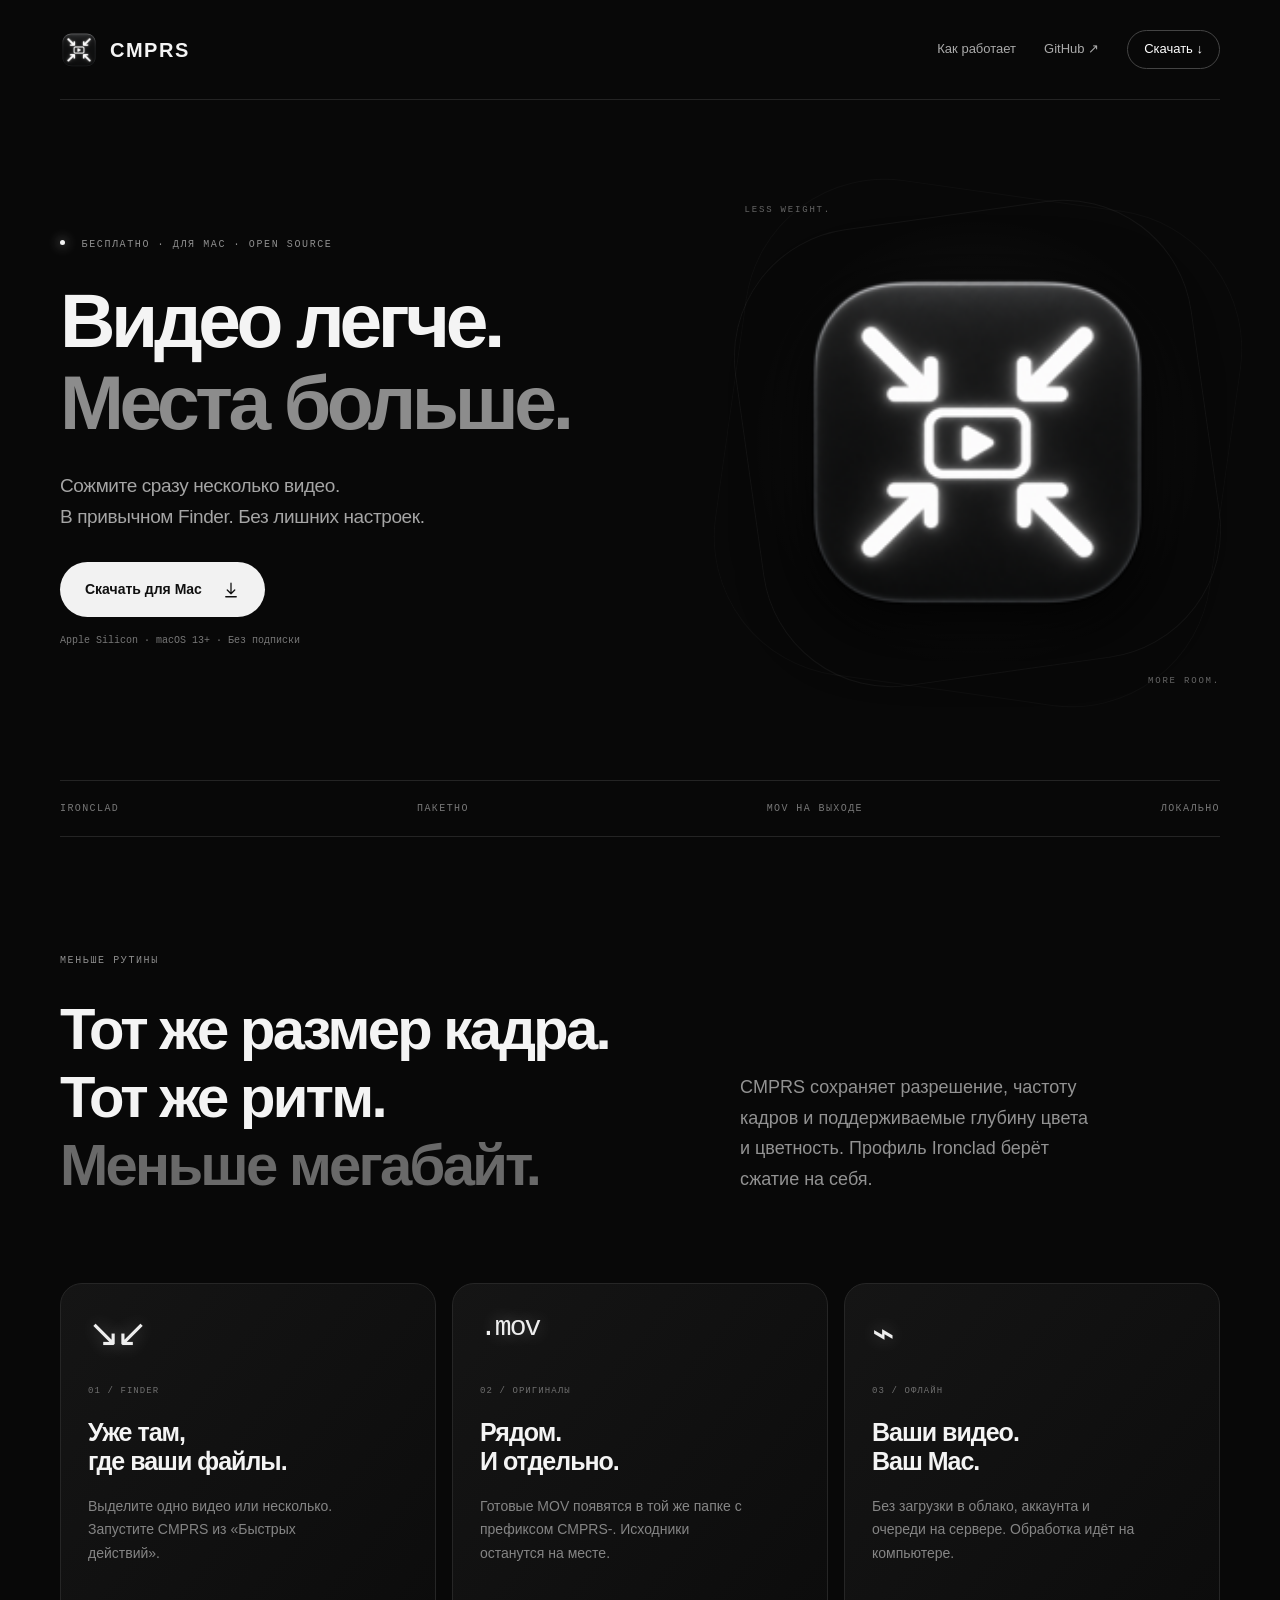
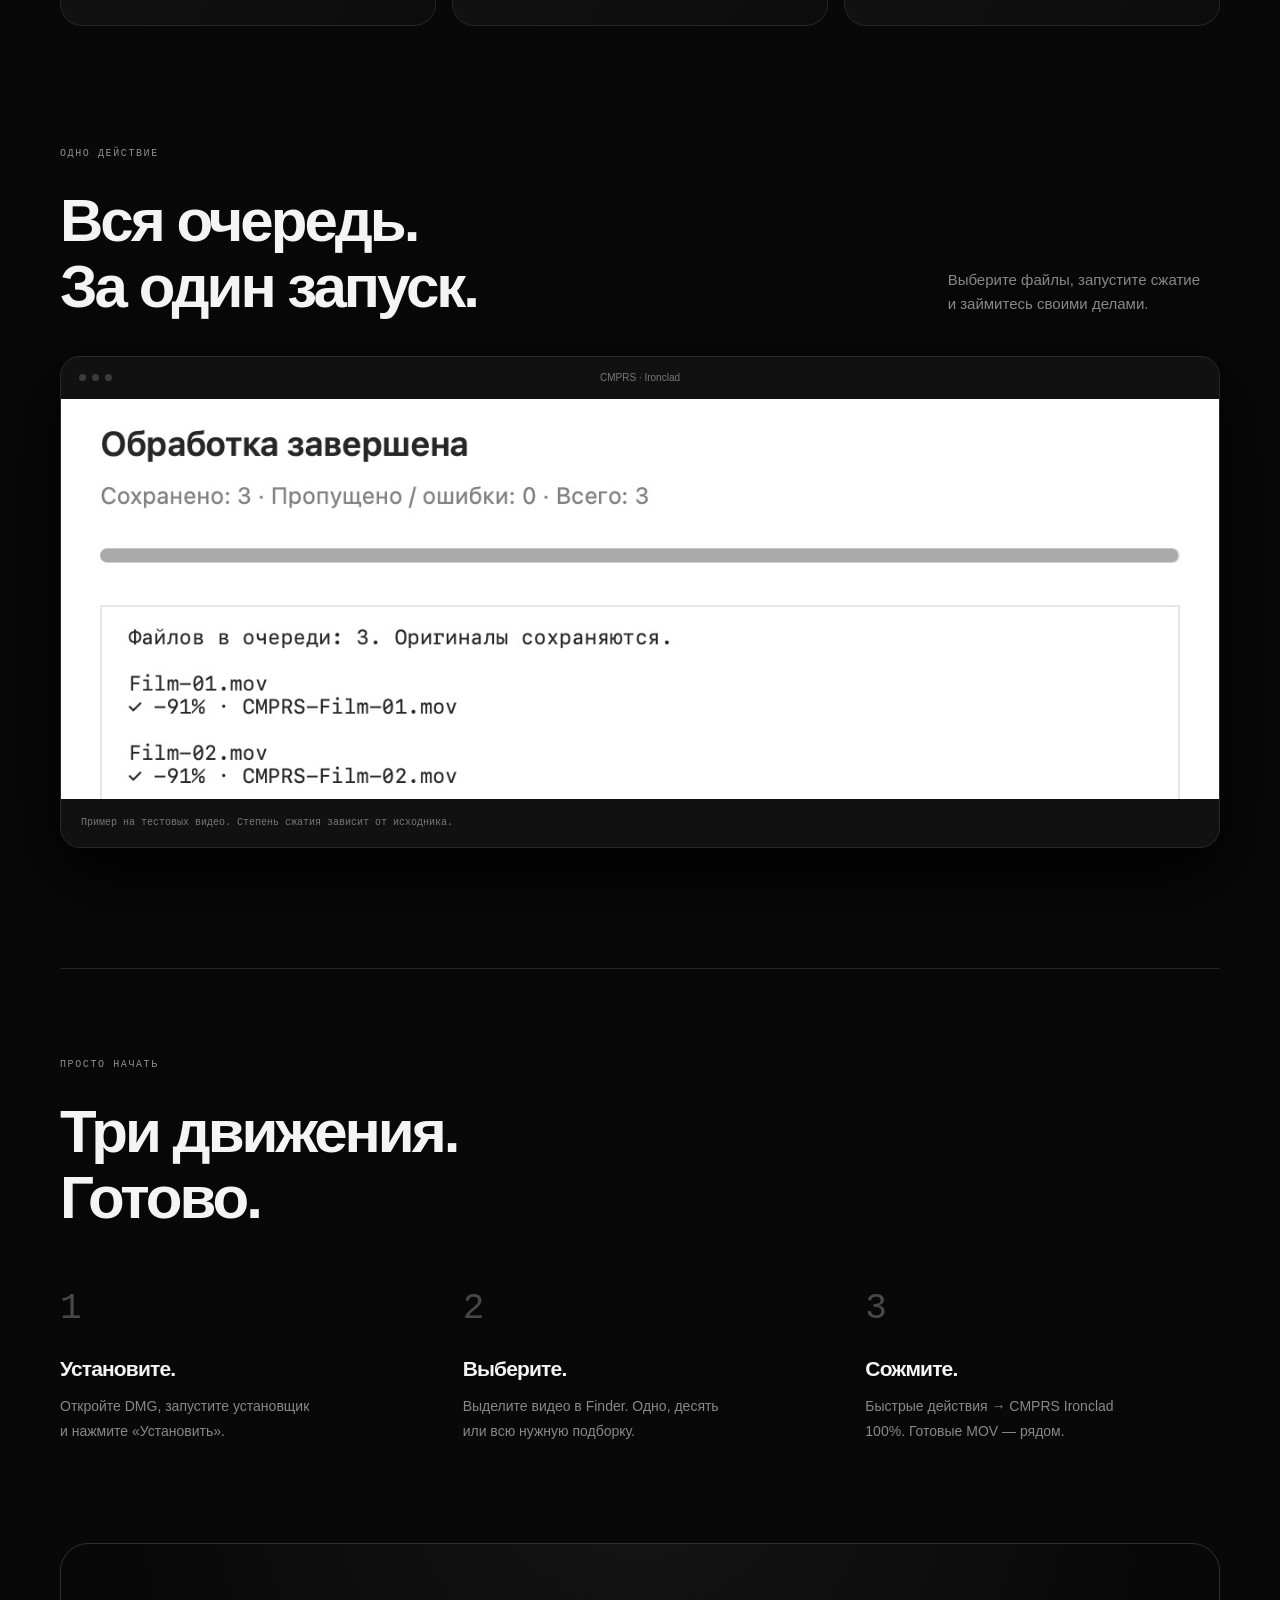
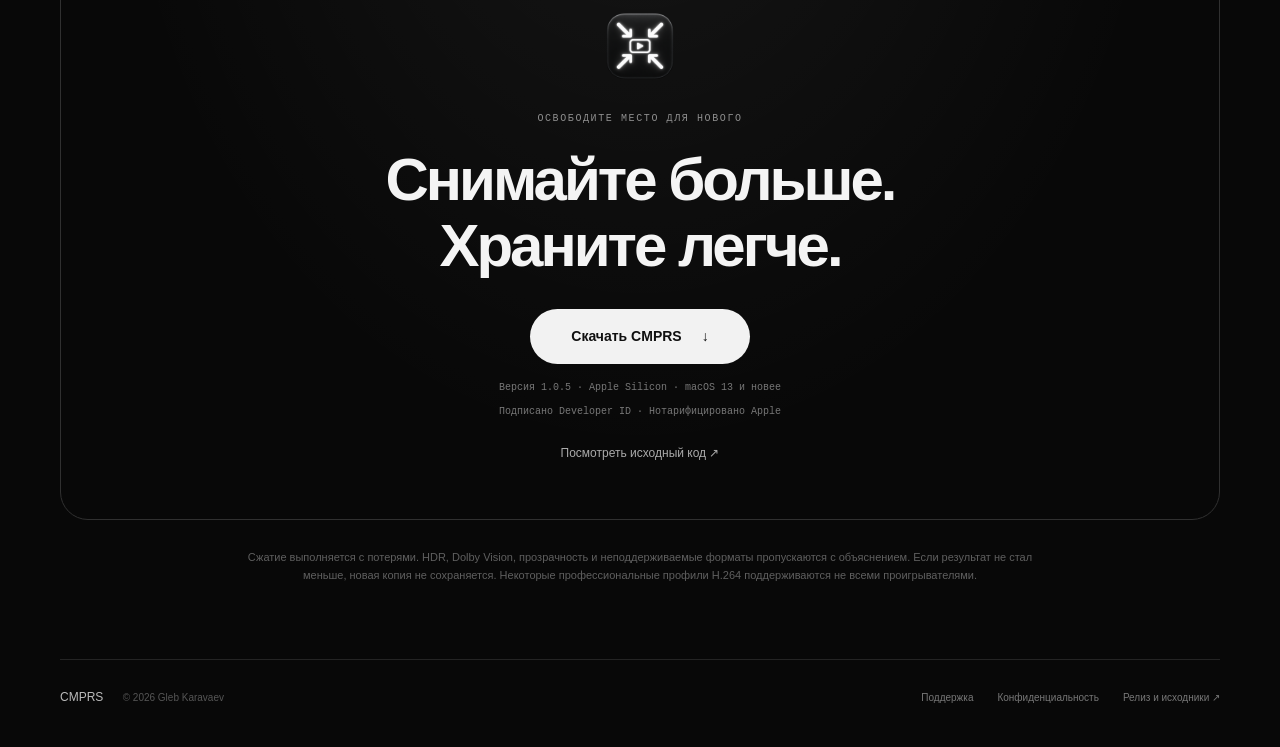
==== cmprs/index.html @ 447ac6d4 "Add CMPRS promo landing page and link notarized open-source Mac release" ====
<!doctype html>
<html lang="ru">
<head>
<meta charset="utf-8"><meta name="viewport" content="width=device-width,initial-scale=1"><meta name="color-scheme" content="dark">
<title>CMPRS — Видео легче. Места больше.</title>
<meta name="description" content="Минималистичное приложение для пакетного сжатия видео на Mac. Ironclad, исходное разрешение и FPS, готовые MOV рядом с оригиналами. Бесплатно и с открытым кодом.">
<link rel="canonical" href="https://gleb.day/cmprs/"><link rel="icon" href="assets/icon.png" type="image/png">
<meta property="og:title" content="CMPRS — Видео легче. Места больше."><meta property="og:description" content="Пакетное сжатие видео прямо в Finder. На вашем Mac. С открытым кодом."><meta property="og:image" content="https://gleb.day/cmprs/assets/promo.png"><meta property="og:type" content="website"><meta property="og:url" content="https://gleb.day/cmprs/">
<link rel="stylesheet" href="style.css">
</head>
<body>
<div class="site">
<header><a class="wordmark" href="/cmprs/" aria-label="CMPRS — главная"><img src="assets/icon.png" width="38" height="38" alt="">CMPRS</a><nav aria-label="Главное меню"><a href="#how">Как работает</a><a href="https://github.com/uralsocket/CMPRS">GitHub <span aria-hidden="true">↗</span></a><a class="nav-download" href="#download">Скачать <span aria-hidden="true">↓</span></a></nav></header>
<main>
<section class="hero" aria-labelledby="hero-title">
<div class="hero-copy"><div class="eyebrow"><span class="dot"></span> БЕСПЛАТНО · ДЛЯ MAC · OPEN SOURCE</div><h1 id="hero-title">Видео легче.<br><span>Места больше.</span></h1><p class="intro">Сожмите сразу несколько видео.<br>В привычном Finder. Без лишних настроек.</p><a class="button" href="https://github.com/uralsocket/CMPRS/releases/download/v1.0.5/CMPRS-Installer.dmg">Скачать для Mac <svg width="18" height="18" viewBox="0 0 24 24" fill="none" aria-hidden="true"><path d="M12 3v14m-5-5 5 5 5-5M5 21h14" stroke="currentColor" stroke-width="1.7" stroke-linecap="round" stroke-linejoin="round"/></svg></a><p class="requirements">Apple Silicon · macOS 13+ · Без подписки</p></div>
<div class="hero-art" aria-hidden="true"><div class="halo"></div><div class="orbit orbit-one"></div><div class="orbit orbit-two"></div><img class="hero-icon" src="assets/icon.png" alt="" width="360" height="360"><span class="art-label top-label">LESS WEIGHT.</span><span class="art-label bottom-label">MORE ROOM.</span></div>
</section>
<div class="spec-strip"><span>IRONCLAD</span><span>ПАКЕТНО</span><span>MOV НА ВЫХОДЕ</span><span>ЛОКАЛЬНО</span></div>
<section class="statement" aria-labelledby="statement-title"><p class="eyebrow">МЕНЬШЕ РУТИНЫ</p><h2 id="statement-title">Тот же размер кадра.<br>Тот же ритм.<br><span class="muted">Меньше мегабайт.</span></h2><p>CMPRS сохраняет разрешение, частоту кадров и поддерживаемые глубину цвета и цветность. Профиль Ironclad берёт сжатие на себя.</p></section>
<section class="features" aria-label="Возможности CMPRS">
<article><span class="feature-symbol" aria-hidden="true">↘↙</span><span class="number">01 / FINDER</span><h3>Уже там,<br>где ваши файлы.</h3><p>Выделите одно видео или несколько. Запустите CMPRS из «Быстрых действий».</p></article>
<article><span class="feature-symbol file-symbol" aria-hidden="true">.mov</span><span class="number">02 / ОРИГИНАЛЫ</span><h3>Рядом.<br>И отдельно.</h3><p>Готовые MOV появятся в той же папке с префиксом CMPRS-. Исходники останутся на месте.</p></article>
<article><span class="feature-symbol" aria-hidden="true">⌁</span><span class="number">03 / ОФЛАЙН</span><h3>Ваши видео.<br>Ваш Mac.</h3><p>Без загрузки в облако, аккаунта и очереди на сервере. Обработка идёт на компьютере.</p></article>
</section>
<section class="batch-section" aria-labelledby="batch-title"><div class="section-heading"><div><p class="eyebrow">ОДНО ДЕЙСТВИЕ</p><h2 id="batch-title">Вся очередь.<br>За один запуск.</h2></div><p>Выберите файлы, запустите сжатие<br>и займитесь своими делами.</p></div><figure class="app-frame"><div class="window-bar" aria-hidden="true"><i></i><i></i><i></i><span>CMPRS · Ironclad</span></div><img src="assets/batch.png" alt="Настоящий интерфейс CMPRS: пакет из трёх видео обработан, сохранены сжатые копии с префиксом CMPRS-." width="1300" height="450" loading="lazy"><figcaption>Пример на тестовых видео. Степень сжатия зависит от исходника.</figcaption></figure></section>
<section class="how" id="how" aria-labelledby="how-title"><p class="eyebrow">ПРОСТО НАЧАТЬ</p><h2 id="how-title">Три движения.<br>Готово.</h2><div class="steps"><article><b>1</b><h3>Установите.</h3><p>Откройте DMG, запустите установщик и нажмите «Установить».</p></article><article><b>2</b><h3>Выберите.</h3><p>Выделите видео в Finder. Одно, десять или всю нужную подборку.</p></article><article><b>3</b><h3>Сожмите.</h3><p>Быстрые действия → CMPRS Ironclad 100%. Готовые MOV — рядом.</p></article></div></section>
<section class="download" id="download" aria-labelledby="download-title"><img src="assets/icon.png" width="76" height="76" alt=""><p class="eyebrow">ОСВОБОДИТЕ МЕСТО ДЛЯ НОВОГО</p><h2 id="download-title">Снимайте больше.<br>Храните легче.</h2><a class="button" href="https://github.com/uralsocket/CMPRS/releases/download/v1.0.5/CMPRS-Installer.dmg">Скачать CMPRS <span aria-hidden="true">↓</span></a><p class="requirements">Версия 1.0.5 · Apple Silicon · macOS 13 и новее</p><p class="signed">Подписано Developer ID · Нотарифицировано Apple</p><a class="source-link" href="https://github.com/uralsocket/CMPRS">Посмотреть исходный код <span aria-hidden="true">↗</span></a></section>
<p class="fineprint">Сжатие выполняется с потерями. HDR, Dolby Vision, прозрачность и неподдерживаемые форматы пропускаются с объяснением. Если результат не стал меньше, новая копия не сохраняется. Некоторые профессиональные профили H.264 поддерживаются не всеми проигрывателями.</p>
</main>
<footer><span>CMPRS <span class="copyright">© 2026 Gleb Karavaev</span></span><nav aria-label="Дополнительные ссылки"><a href="support/">Поддержка</a><a href="privacy/">Конфиденциальность</a><a href="https://github.com/uralsocket/CMPRS/releases/tag/v1.0.5">Релиз и исходники ↗</a></nav></footer>
</div>
</body></html>
---- cmprs/style.css ----
:root{color-scheme:dark;--bg:#080808;--text:#f4f4f4;--muted:#858585;--line:#242424}*{box-sizing:border-box}html{scroll-behavior:smooth;scroll-padding-top:30px}body{margin:0;background:var(--bg);color:var(--text);font:16px/1.6 -apple-system,BlinkMacSystemFont,"Segoe UI",sans-serif;-webkit-font-smoothing:antialiased}.site{width:min(1160px,calc(100% - 64px));margin:auto}a{color:inherit;text-decoration:none}a:focus-visible{outline:2px solid #fff;outline-offset:6px;border-radius:4px}header{height:100px;display:flex;align-items:center;justify-content:space-between;border-bottom:1px solid var(--line)}.wordmark{font-size:20px;font-weight:700;letter-spacing:.075em;display:flex;align-items:center;gap:12px}.wordmark img{border-radius:10px}nav{display:flex;align-items:center;gap:28px;font-size:13px;color:#aaa}nav a:hover{color:#fff}.nav-download{border:1px solid #444;border-radius:999px;padding:8px 16px;color:#fff}.hero{display:grid;grid-template-columns:1.35fr 1fr;gap:20px;align-items:center;min-height:680px;padding:70px 0 64px}.eyebrow{font:10px/1.6 ui-monospace,SFMono-Regular,monospace;letter-spacing:.16em;color:#8e8e8e;margin:0 0 26px}.dot{display:inline-block;width:5px;height:5px;background:#f4f4f4;box-shadow:0 0 12px #ddd;border-radius:50%;vertical-align:2px;margin-right:9px}h1{font-size:clamp(52px,6vw,79px);line-height:1.07;letter-spacing:-.057em;font-weight:620;margin:0 0 26px}h1 span{color:#8c8c8c}.intro{font-size:19px;line-height:1.65;color:#a5a5a5;margin:0 0 30px;letter-spacing:-.02em}.button{display:inline-flex;align-items:center;justify-content:center;gap:20px;padding:16px 25px;background:#f2f2f2;color:#101010;border-radius:999px;font-size:14px;font-weight:650;transition:box-shadow .2s,transform .2s}.button:hover{box-shadow:0 0 30px #ffffff24;transform:translateY(-2px)}.requirements{font:10px/1.6 ui-monospace,SFMono-Regular,monospace;color:#777;margin:16px 0 0}.hero-art{position:relative;display:grid;place-items:center;aspect-ratio:1;isolation:isolate}.hero-icon{position:relative;width:78%;height:auto;filter:drop-shadow(0 18px 35px #000);z-index:2;border-radius:24%}.halo{position:absolute;width:100%;height:100%;background:radial-gradient(ellipse at center,#ffffff15 0,transparent 66%)}.orbit{position:absolute;border:1px solid #ffffff0c;width:95%;height:95%;border-radius:28%;transform:rotate(-8deg)}.orbit-two{width:103%;height:103%;transform:rotate(8deg);border-color:#ffffff07}.art-label{position:absolute;font:9px ui-monospace,SFMono-Regular,monospace;letter-spacing:.2em;color:#656565;z-index:3}.top-label{top:1%;left:2%}.bottom-label{bottom:0;right:0}.spec-strip{display:flex;justify-content:space-between;gap:20px;border-block:1px solid var(--line);padding:22px 0;color:#777;font:10px ui-monospace,SFMono-Regular,monospace;letter-spacing:.14em}.statement{padding:116px 0 84px;display:grid;grid-template-columns:1.25fr 1fr;gap:0 80px}.statement .eyebrow{grid-column:1/-1}.statement h2{font-size:clamp(36px,4.7vw,58px);letter-spacing:-.047em;line-height:1.17;margin:0}.muted{color:#696969}.statement>p:last-child{align-self:end;font-size:18px;line-height:1.7;color:#929292;margin:0 0 4px;max-width:360px}.features{display:grid;grid-template-columns:repeat(3,1fr);gap:16px;margin-bottom:120px}.features article{position:relative;background:linear-gradient(130deg,#151515,#0c0c0c);border:1px solid #262626;border-radius:22px;padding:30px 27px 26px;min-height:343px}.feature-symbol{display:block;font-size:38px;font-weight:300;line-height:1;height:62px;color:#eee;text-shadow:0 0 18px #ffffff48;letter-spacing:-.1em}.file-symbol{font:28px/1 ui-monospace,SFMono-Regular,monospace;letter-spacing:-.07em}.number{display:block;font:9px ui-monospace,SFMono-Regular,monospace;letter-spacing:.12em;color:#6f6f6f;margin:10px 0 22px}h3{font-size:25px;letter-spacing:-.04em;line-height:1.18;font-weight:550;margin:0 0 18px}.features p{color:#858585;font-size:14px;line-height:1.7;margin:0;max-width:275px}.section-heading{display:flex;justify-content:space-between;align-items:end;gap:40px;margin-bottom:36px}h2{font-size:clamp(40px,4.8vw,60px);font-weight:570;line-height:1.1;letter-spacing:-.05em;margin:0}.section-heading>p{color:#888;font-size:15px;margin:0 20px 4px 0}.app-frame{margin:0;overflow:hidden;border-radius:20px;border:1px solid #292929;background:#111;box-shadow:0 25px 70px #000}.window-bar{height:42px;display:flex;align-items:center;justify-content:start;gap:6px;padding:0 18px;position:relative}.window-bar i{width:7px;height:7px;border-radius:50%;background:#3c3c3c}.window-bar span{position:absolute;left:0;right:0;pointer-events:none;text-align:center;color:#777;font-size:10px}.app-frame img{display:block;width:100%;height:auto}.app-frame figcaption{padding:16px 20px;font:10px/1.6 ui-monospace,SFMono-Regular,monospace;color:#777}.batch-section{margin-bottom:120px}.how{border-top:1px solid var(--line);padding:88px 0 100px}.steps{display:grid;grid-template-columns:repeat(3,1fr);gap:48px;margin-top:60px}.steps b{font:36px/1 ui-monospace,SFMono-Regular,monospace;color:#484848;display:block;margin-bottom:30px}.steps h3{font-size:21px;margin-bottom:12px}.steps p{color:#888;font-size:14px;line-height:1.75;margin:0;max-width:260px}.download{border:1px solid #303030;border-radius:28px;padding:64px 25px 56px;display:flex;flex-direction:column;align-items:center;text-align:center;background:radial-gradient(ellipse at 50% -30%,#ffffff0f,transparent 65%)}.download>img{margin-bottom:27px;border-radius:18px}.download .eyebrow{margin-bottom:20px}.download h2{margin-bottom:30px}.download .button{min-width:220px}.signed{font:10px/1.6 ui-monospace,SFMono-Regular,monospace;color:#777;margin:8px 0 0}.source-link{font-size:12px;color:#aaa;margin-top:24px;text-underline-offset:4px}.source-link:hover{text-decoration:underline}.fineprint{max-width:800px;margin:28px auto 74px;font-size:11px;color:#5f5f5f;line-height:1.7;text-align:center}footer{border-top:1px solid var(--line);padding:28px 0 40px;display:flex;justify-content:space-between;gap:20px;font-size:12px;color:#bbb}.copyright{color:#555;margin-left:16px;font-size:10px}footer nav{font-size:10px;gap:24px;color:#777}@media(max-width:900px){.hero{min-height:580px}.hero-art{margin-right:-10px}h1{font-size:61px}.statement{gap:0 35px}.features article{padding:25px 22px}.features{gap:10px}h3{font-size:23px}.steps{gap:30px}footer{flex-wrap:wrap}}@media(max-width:680px){.site{width:calc(100% - 40px)}header{height:80px}.wordmark{font-size:17px;gap:8px}.wordmark img{width:30px;height:30px}header nav{gap:18px;font-size:11px}header nav>a:first-child{display:none}.nav-download{padding:7px 12px}.hero{display:flex;flex-direction:column;gap:35px;min-height:auto;padding:58px 0 42px;align-items:stretch}.hero-copy{z-index:3}h1{font-size:clamp(42px,10.5vw,67px)}.eyebrow{font-size:8px;letter-spacing:.11em;margin-bottom:22px}.intro{font-size:17px;line-height:1.6;margin-bottom:27px}.hero-art{width:74%;margin:10px auto 6px;max-width:330px}.button{padding:14px 22px}.requirements{font-size:9px}.spec-strip{gap:10px;flex-wrap:wrap;font-size:8px;letter-spacing:.08em;padding:19px 0}.statement{display:block;padding:66px 0 35px}.statement h2{font-size:38px}.statement>p:last-child{font-size:16px;margin-top:28px;max-width:360px}.features{grid-template-columns:1fr;margin-bottom:70px;gap:12px}.features article{min-height:0;padding:26px}.feature-symbol{float:right;width:62px;height:70px;text-align:right}.number{font-size:9px;margin:0 0 20px}.features h3{font-size:27px}.features p{max-width:290px}.section-heading{display:block;margin-bottom:26px}.section-heading h2,h2{font-size:40px}.section-heading>p{margin-top:24px;font-size:14px}.batch-section{margin-bottom:65px}.app-frame{border-radius:13px}.window-bar{height:29px}.window-bar span{font-size:8px}.app-frame figcaption{font-size:8px;padding:12px}.how{padding:58px 0 60px}.steps{display:block;margin-top:37px}.steps article{padding-left:45px;position:relative;margin:0 0 28px}.steps article:last-child{margin-bottom:0}.steps b{position:absolute;left:0;top:0;font-size:26px}.steps h3{margin:0 0 8px}.steps p{max-width:320px}.download{padding:44px 17px 37px;border-radius:22px}.download h2{font-size:36px}.download .eyebrow{font-size:7px}.fineprint{text-align:left;margin:23px 3px 44px;font-size:10px}footer{display:block;padding-top:23px}.copyright{margin-left:9px}footer nav{flex-wrap:wrap;gap:18px;margin-top:17px;font-size:9px}}@media(prefers-reduced-motion:reduce){html{scroll-behavior:auto}.button{transition:none}}
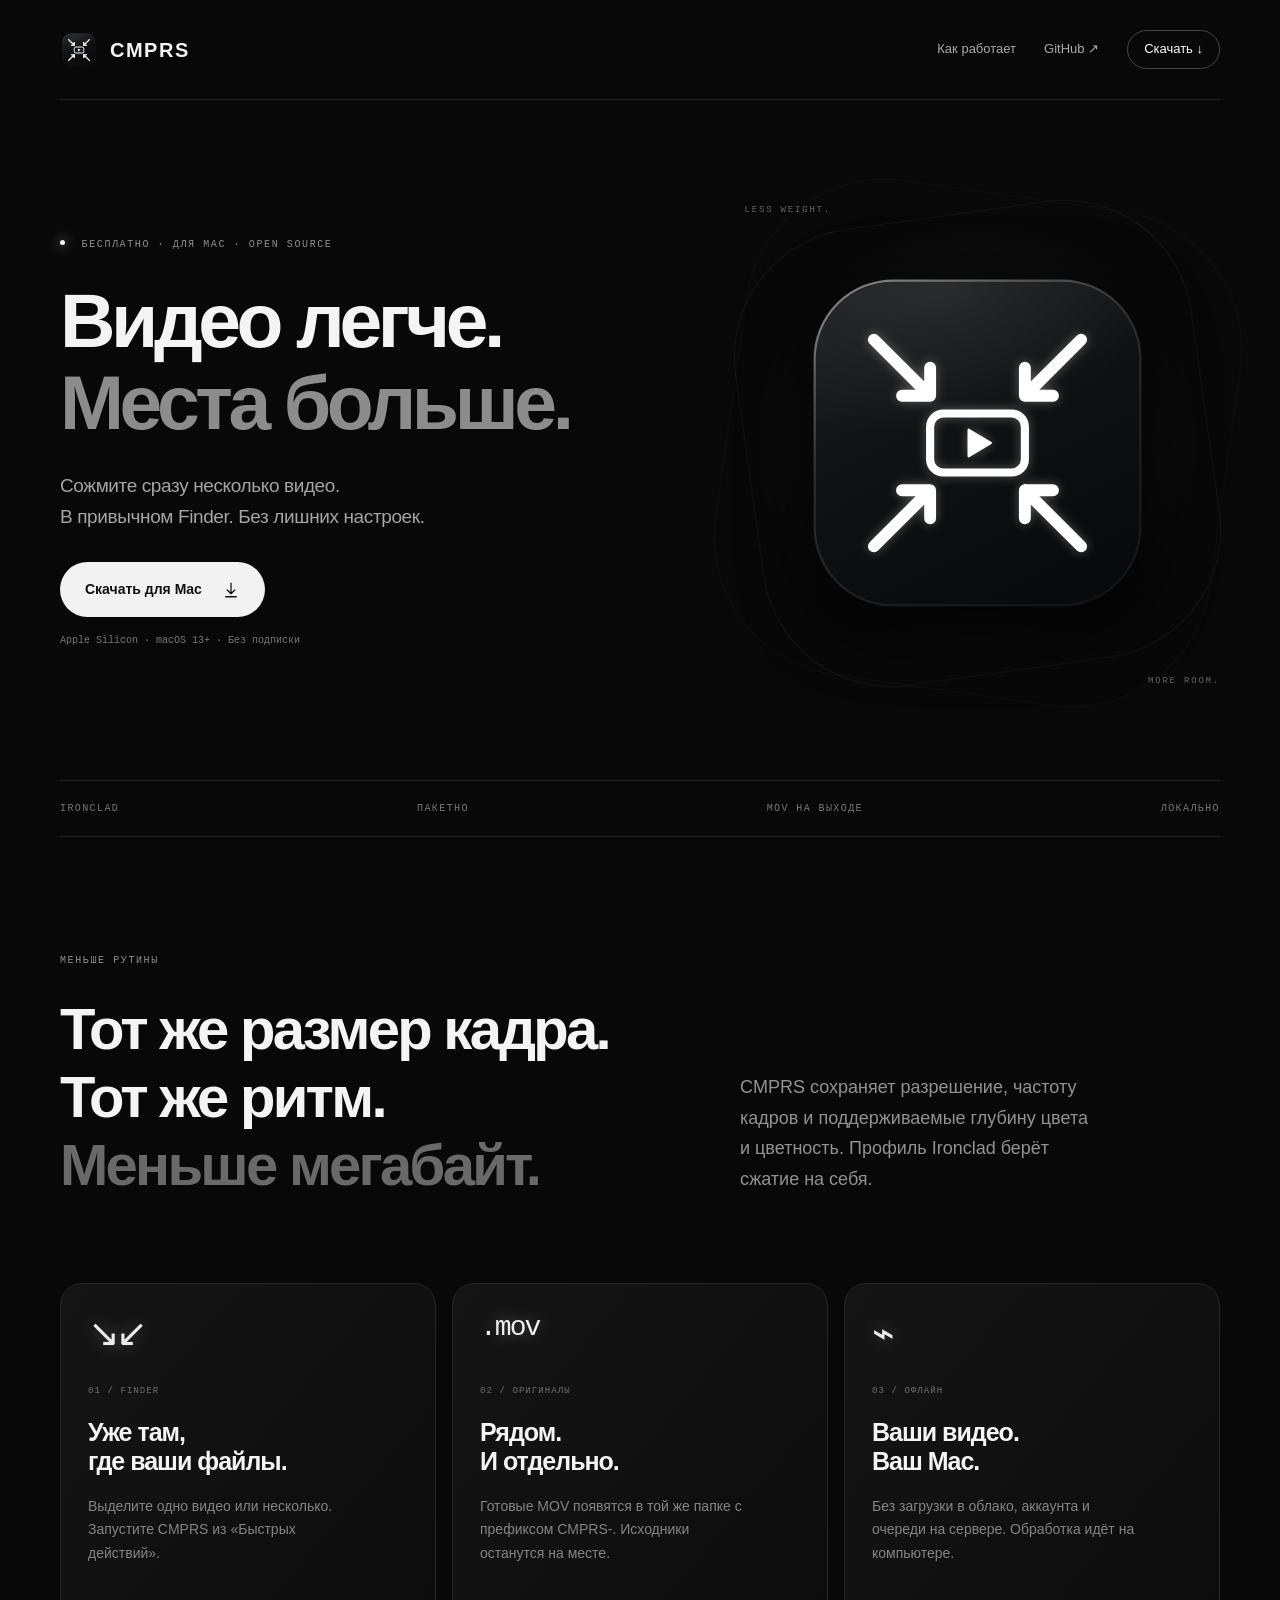
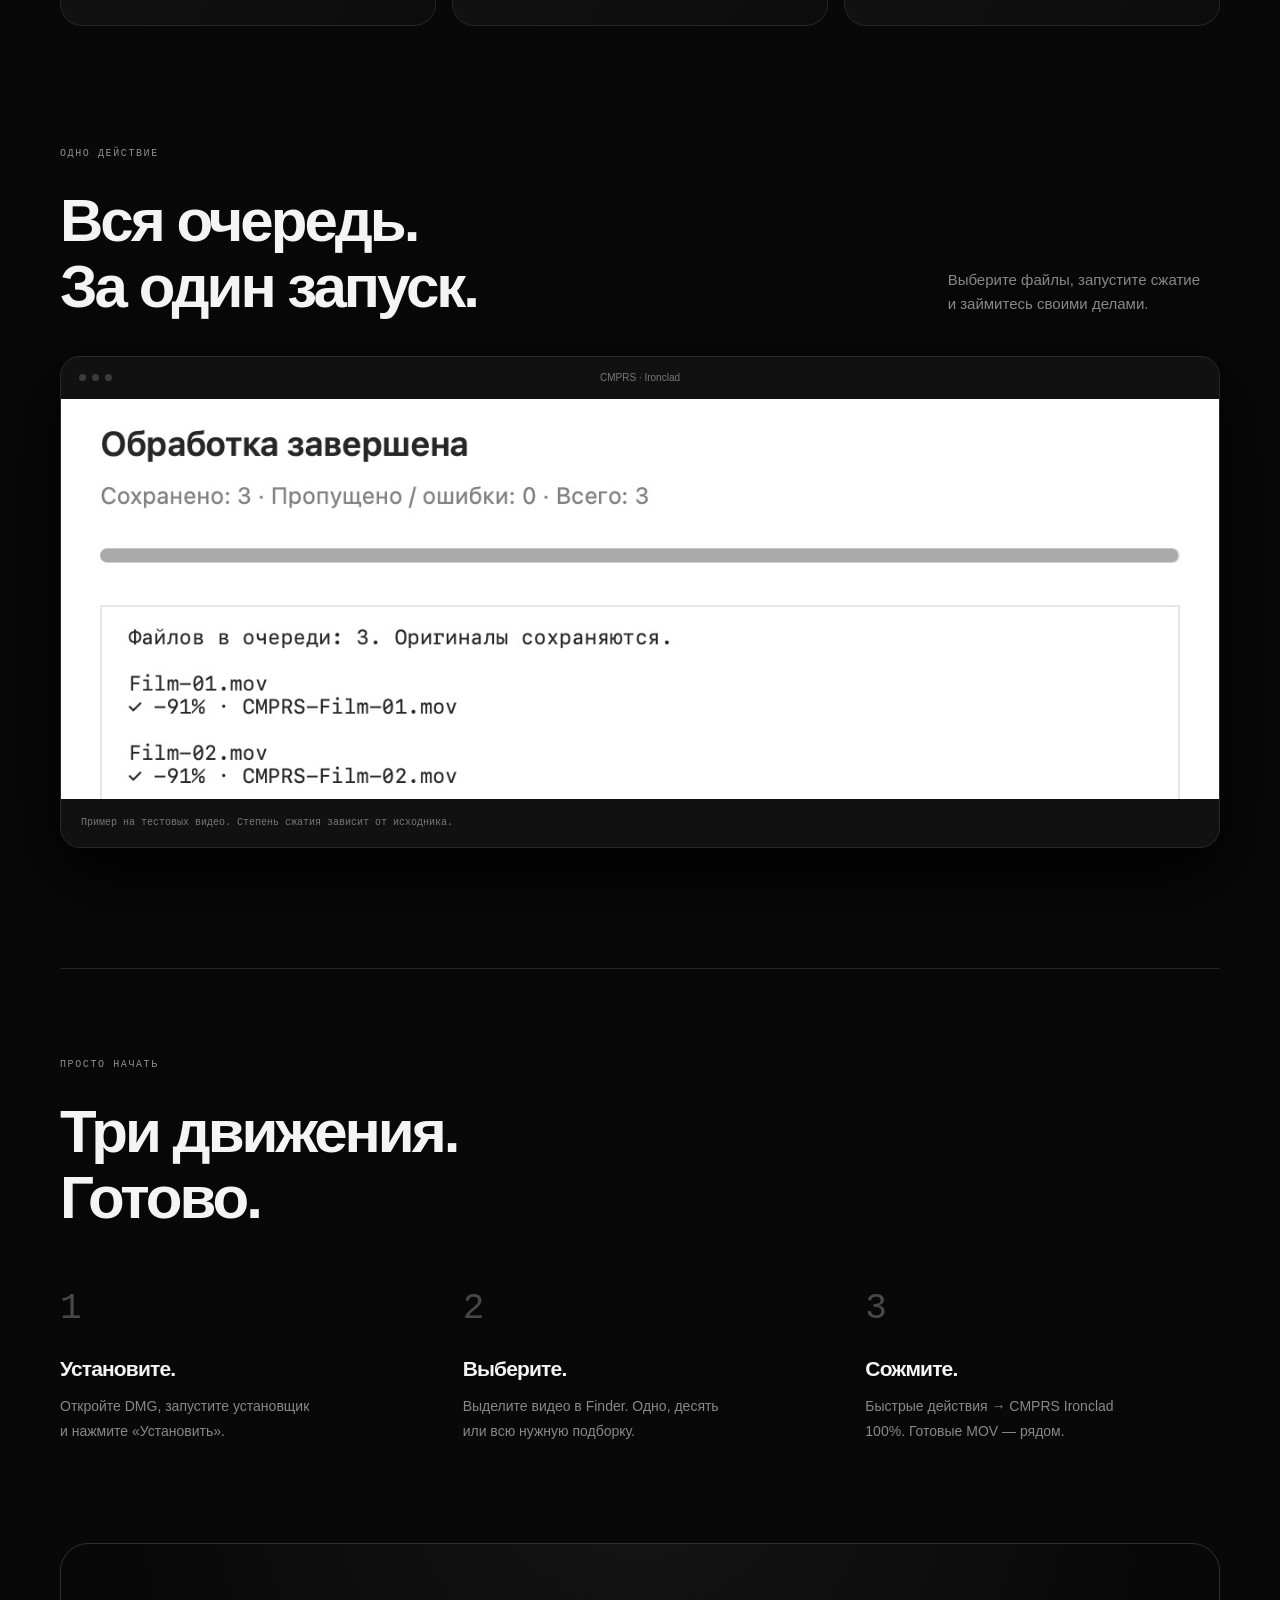
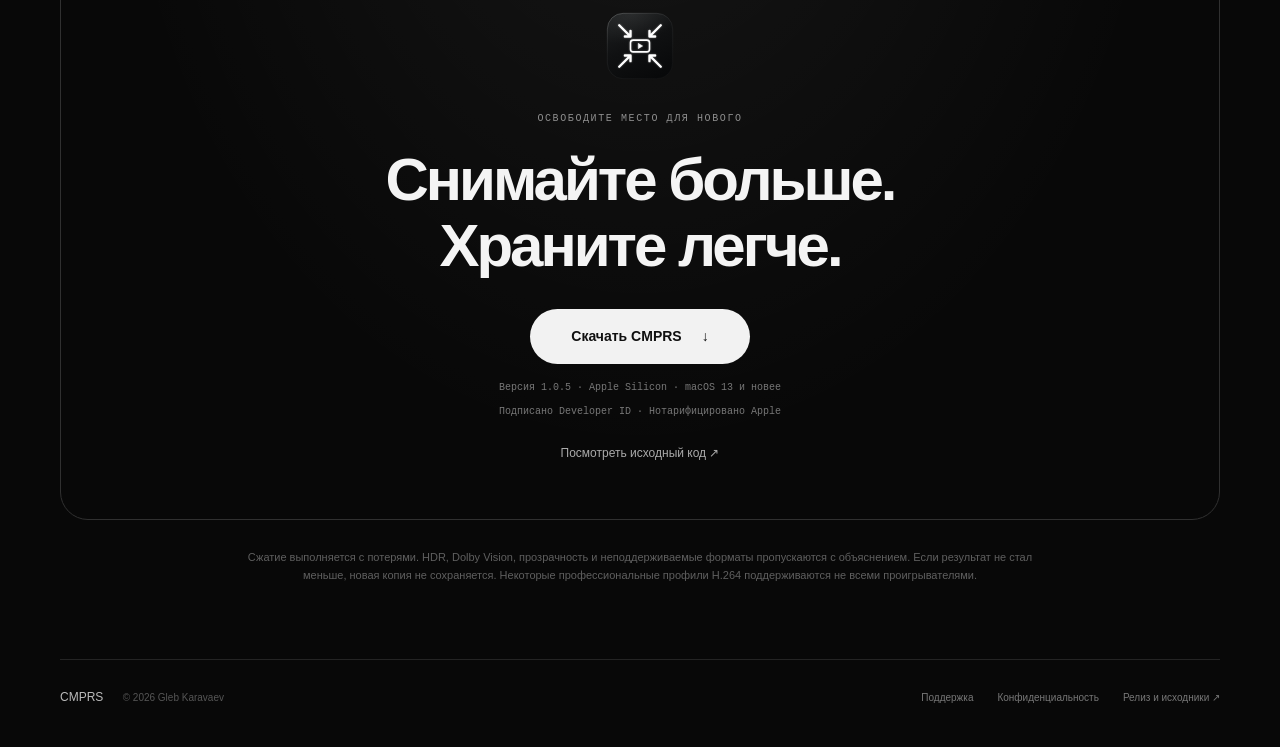
==== commit 9277e406: "Replace CMPRS website icon with crisp vector SVG and refresh social preview" ====
--- a/cmprs/index.html
+++ b/cmprs/index.html
@@ -4,17 +4,17 @@
 <meta charset="utf-8"><meta name="viewport" content="width=device-width,initial-scale=1"><meta name="color-scheme" content="dark">
 <title>CMPRS — Видео легче. Места больше.</title>
 <meta name="description" content="Минималистичное приложение для пакетного сжатия видео на Mac. Ironclad, исходное разрешение и FPS, готовые MOV рядом с оригиналами. Бесплатно и с открытым кодом.">
-<link rel="canonical" href="https://gleb.day/cmprs/"><link rel="icon" href="assets/icon.png" type="image/png">
+<link rel="canonical" href="https://gleb.day/cmprs/"><link rel="icon" href="assets/icon.svg" type="image/svg+xml">
 <meta property="og:title" content="CMPRS — Видео легче. Места больше."><meta property="og:description" content="Пакетное сжатие видео прямо в Finder. На вашем Mac. С открытым кодом."><meta property="og:image" content="https://gleb.day/cmprs/assets/promo.png"><meta property="og:type" content="website"><meta property="og:url" content="https://gleb.day/cmprs/">
 <link rel="stylesheet" href="style.css">
 </head>
 <body>
 <div class="site">
-<header><a class="wordmark" href="/cmprs/" aria-label="CMPRS — главная"><img src="assets/icon.png" width="38" height="38" alt="">CMPRS</a><nav aria-label="Главное меню"><a href="#how">Как работает</a><a href="https://github.com/uralsocket/CMPRS">GitHub <span aria-hidden="true">↗</span></a><a class="nav-download" href="#download">Скачать <span aria-hidden="true">↓</span></a></nav></header>
+<header><a class="wordmark" href="/cmprs/" aria-label="CMPRS — главная"><img src="assets/icon.svg" width="38" height="38" alt="">CMPRS</a><nav aria-label="Главное меню"><a href="#how">Как работает</a><a href="https://github.com/uralsocket/CMPRS">GitHub <span aria-hidden="true">↗</span></a><a class="nav-download" href="#download">Скачать <span aria-hidden="true">↓</span></a></nav></header>
 <main>
 <section class="hero" aria-labelledby="hero-title">
 <div class="hero-copy"><div class="eyebrow"><span class="dot"></span> БЕСПЛАТНО · ДЛЯ MAC · OPEN SOURCE</div><h1 id="hero-title">Видео легче.<br><span>Места больше.</span></h1><p class="intro">Сожмите сразу несколько видео.<br>В привычном Finder. Без лишних настроек.</p><a class="button" href="https://github.com/uralsocket/CMPRS/releases/download/v1.0.5/CMPRS-Installer.dmg">Скачать для Mac <svg width="18" height="18" viewBox="0 0 24 24" fill="none" aria-hidden="true"><path d="M12 3v14m-5-5 5 5 5-5M5 21h14" stroke="currentColor" stroke-width="1.7" stroke-linecap="round" stroke-linejoin="round"/></svg></a><p class="requirements">Apple Silicon · macOS 13+ · Без подписки</p></div>
-<div class="hero-art" aria-hidden="true"><div class="halo"></div><div class="orbit orbit-one"></div><div class="orbit orbit-two"></div><img class="hero-icon" src="assets/icon.png" alt="" width="360" height="360"><span class="art-label top-label">LESS WEIGHT.</span><span class="art-label bottom-label">MORE ROOM.</span></div>
+<div class="hero-art" aria-hidden="true"><div class="halo"></div><div class="orbit orbit-one"></div><div class="orbit orbit-two"></div><img class="hero-icon" src="assets/icon.svg" alt="" width="360" height="360"><span class="art-label top-label">LESS WEIGHT.</span><span class="art-label bottom-label">MORE ROOM.</span></div>
 </section>
 <div class="spec-strip"><span>IRONCLAD</span><span>ПАКЕТНО</span><span>MOV НА ВЫХОДЕ</span><span>ЛОКАЛЬНО</span></div>
 <section class="statement" aria-labelledby="statement-title"><p class="eyebrow">МЕНЬШЕ РУТИНЫ</p><h2 id="statement-title">Тот же размер кадра.<br>Тот же ритм.<br><span class="muted">Меньше мегабайт.</span></h2><p>CMPRS сохраняет разрешение, частоту кадров и поддерживаемые глубину цвета и цветность. Профиль Ironclad берёт сжатие на себя.</p></section>
@@ -25,7 +25,7 @@
 </section>
 <section class="batch-section" aria-labelledby="batch-title"><div class="section-heading"><div><p class="eyebrow">ОДНО ДЕЙСТВИЕ</p><h2 id="batch-title">Вся очередь.<br>За один запуск.</h2></div><p>Выберите файлы, запустите сжатие<br>и займитесь своими делами.</p></div><figure class="app-frame"><div class="window-bar" aria-hidden="true"><i></i><i></i><i></i><span>CMPRS · Ironclad</span></div><img src="assets/batch.png" alt="Настоящий интерфейс CMPRS: пакет из трёх видео обработан, сохранены сжатые копии с префиксом CMPRS-." width="1300" height="450" loading="lazy"><figcaption>Пример на тестовых видео. Степень сжатия зависит от исходника.</figcaption></figure></section>
 <section class="how" id="how" aria-labelledby="how-title"><p class="eyebrow">ПРОСТО НАЧАТЬ</p><h2 id="how-title">Три движения.<br>Готово.</h2><div class="steps"><article><b>1</b><h3>Установите.</h3><p>Откройте DMG, запустите установщик и нажмите «Установить».</p></article><article><b>2</b><h3>Выберите.</h3><p>Выделите видео в Finder. Одно, десять или всю нужную подборку.</p></article><article><b>3</b><h3>Сожмите.</h3><p>Быстрые действия → CMPRS Ironclad 100%. Готовые MOV — рядом.</p></article></div></section>
-<section class="download" id="download" aria-labelledby="download-title"><img src="assets/icon.png" width="76" height="76" alt=""><p class="eyebrow">ОСВОБОДИТЕ МЕСТО ДЛЯ НОВОГО</p><h2 id="download-title">Снимайте больше.<br>Храните легче.</h2><a class="button" href="https://github.com/uralsocket/CMPRS/releases/download/v1.0.5/CMPRS-Installer.dmg">Скачать CMPRS <span aria-hidden="true">↓</span></a><p class="requirements">Версия 1.0.5 · Apple Silicon · macOS 13 и новее</p><p class="signed">Подписано Developer ID · Нотарифицировано Apple</p><a class="source-link" href="https://github.com/uralsocket/CMPRS">Посмотреть исходный код <span aria-hidden="true">↗</span></a></section>
+<section class="download" id="download" aria-labelledby="download-title"><img src="assets/icon.svg" width="76" height="76" alt=""><p class="eyebrow">ОСВОБОДИТЕ МЕСТО ДЛЯ НОВОГО</p><h2 id="download-title">Снимайте больше.<br>Храните легче.</h2><a class="button" href="https://github.com/uralsocket/CMPRS/releases/download/v1.0.5/CMPRS-Installer.dmg">Скачать CMPRS <span aria-hidden="true">↓</span></a><p class="requirements">Версия 1.0.5 · Apple Silicon · macOS 13 и новее</p><p class="signed">Подписано Developer ID · Нотарифицировано Apple</p><a class="source-link" href="https://github.com/uralsocket/CMPRS">Посмотреть исходный код <span aria-hidden="true">↗</span></a></section>
 <p class="fineprint">Сжатие выполняется с потерями. HDR, Dolby Vision, прозрачность и неподдерживаемые форматы пропускаются с объяснением. Если результат не стал меньше, новая копия не сохраняется. Некоторые профессиональные профили H.264 поддерживаются не всеми проигрывателями.</p>
 </main>
 <footer><span>CMPRS <span class="copyright">© 2026 Gleb Karavaev</span></span><nav aria-label="Дополнительные ссылки"><a href="support/">Поддержка</a><a href="privacy/">Конфиденциальность</a><a href="https://github.com/uralsocket/CMPRS/releases/tag/v1.0.5">Релиз и исходники ↗</a></nav></footer>
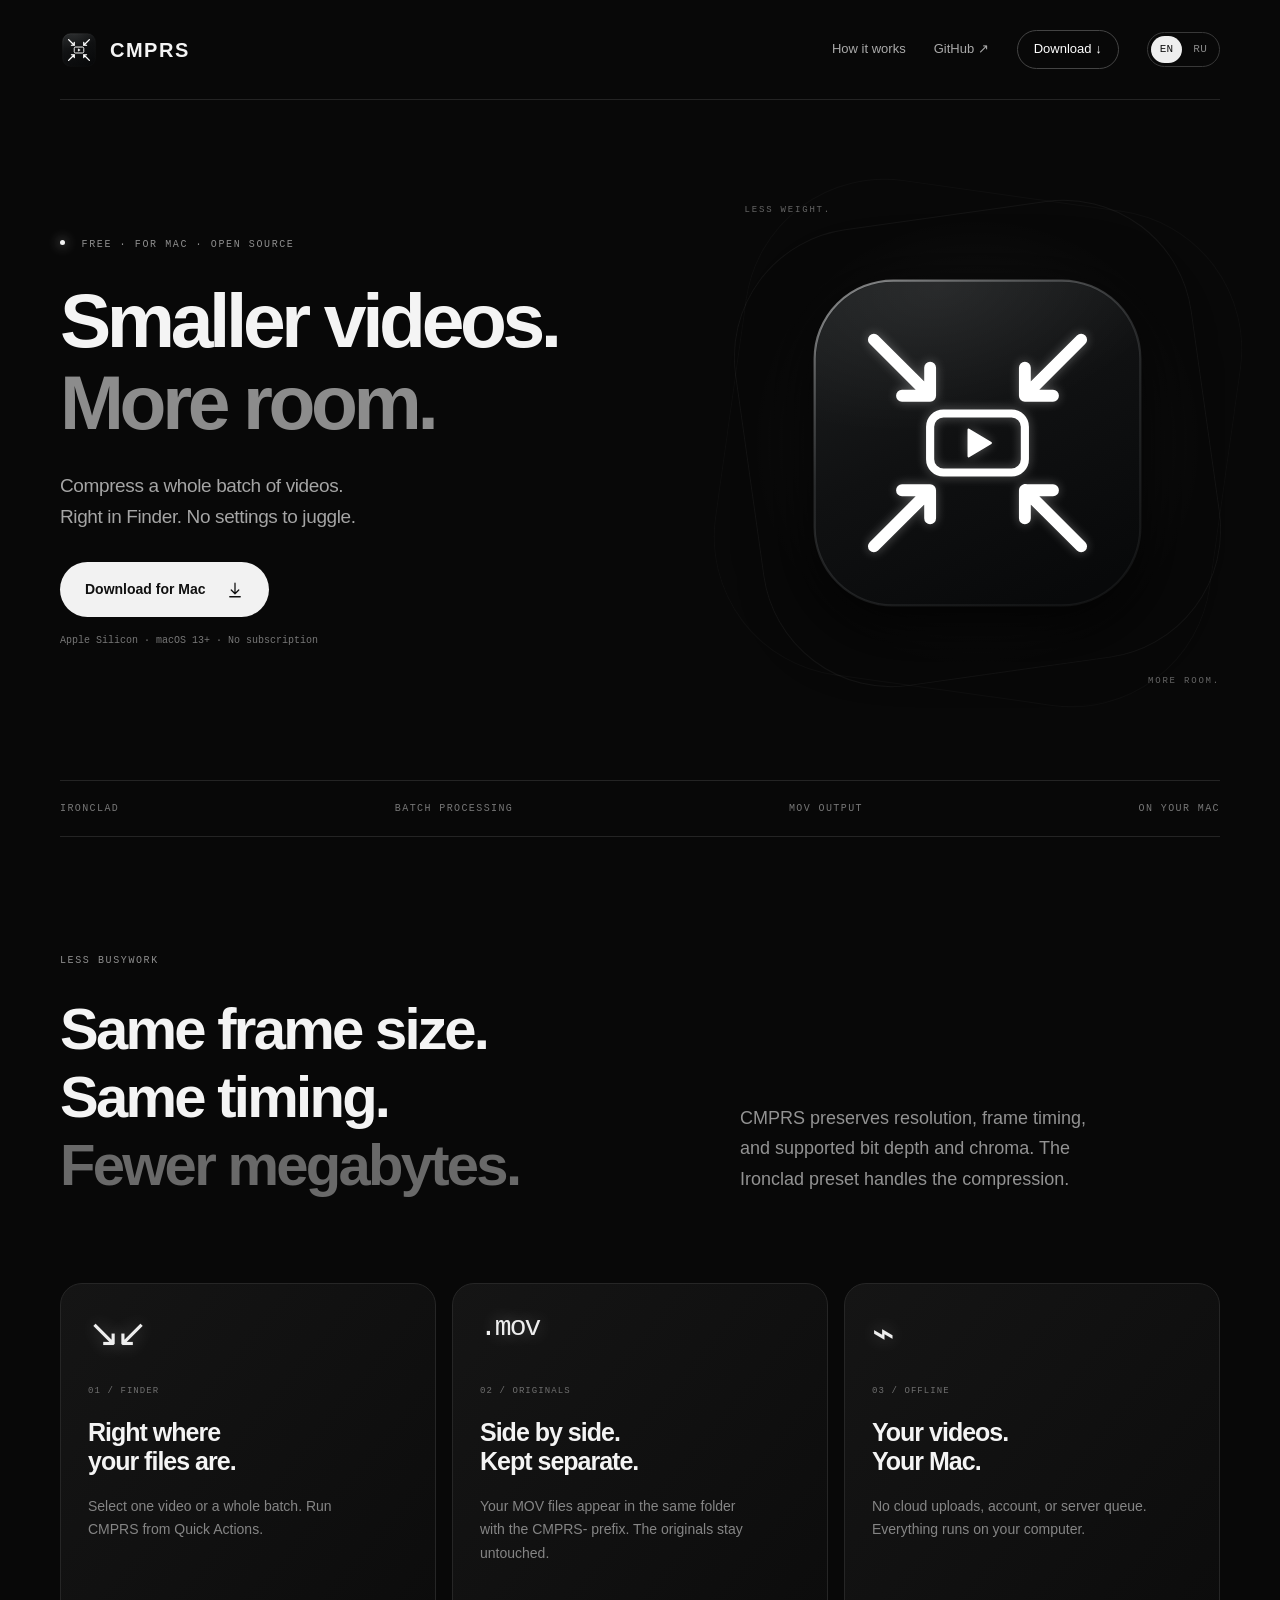
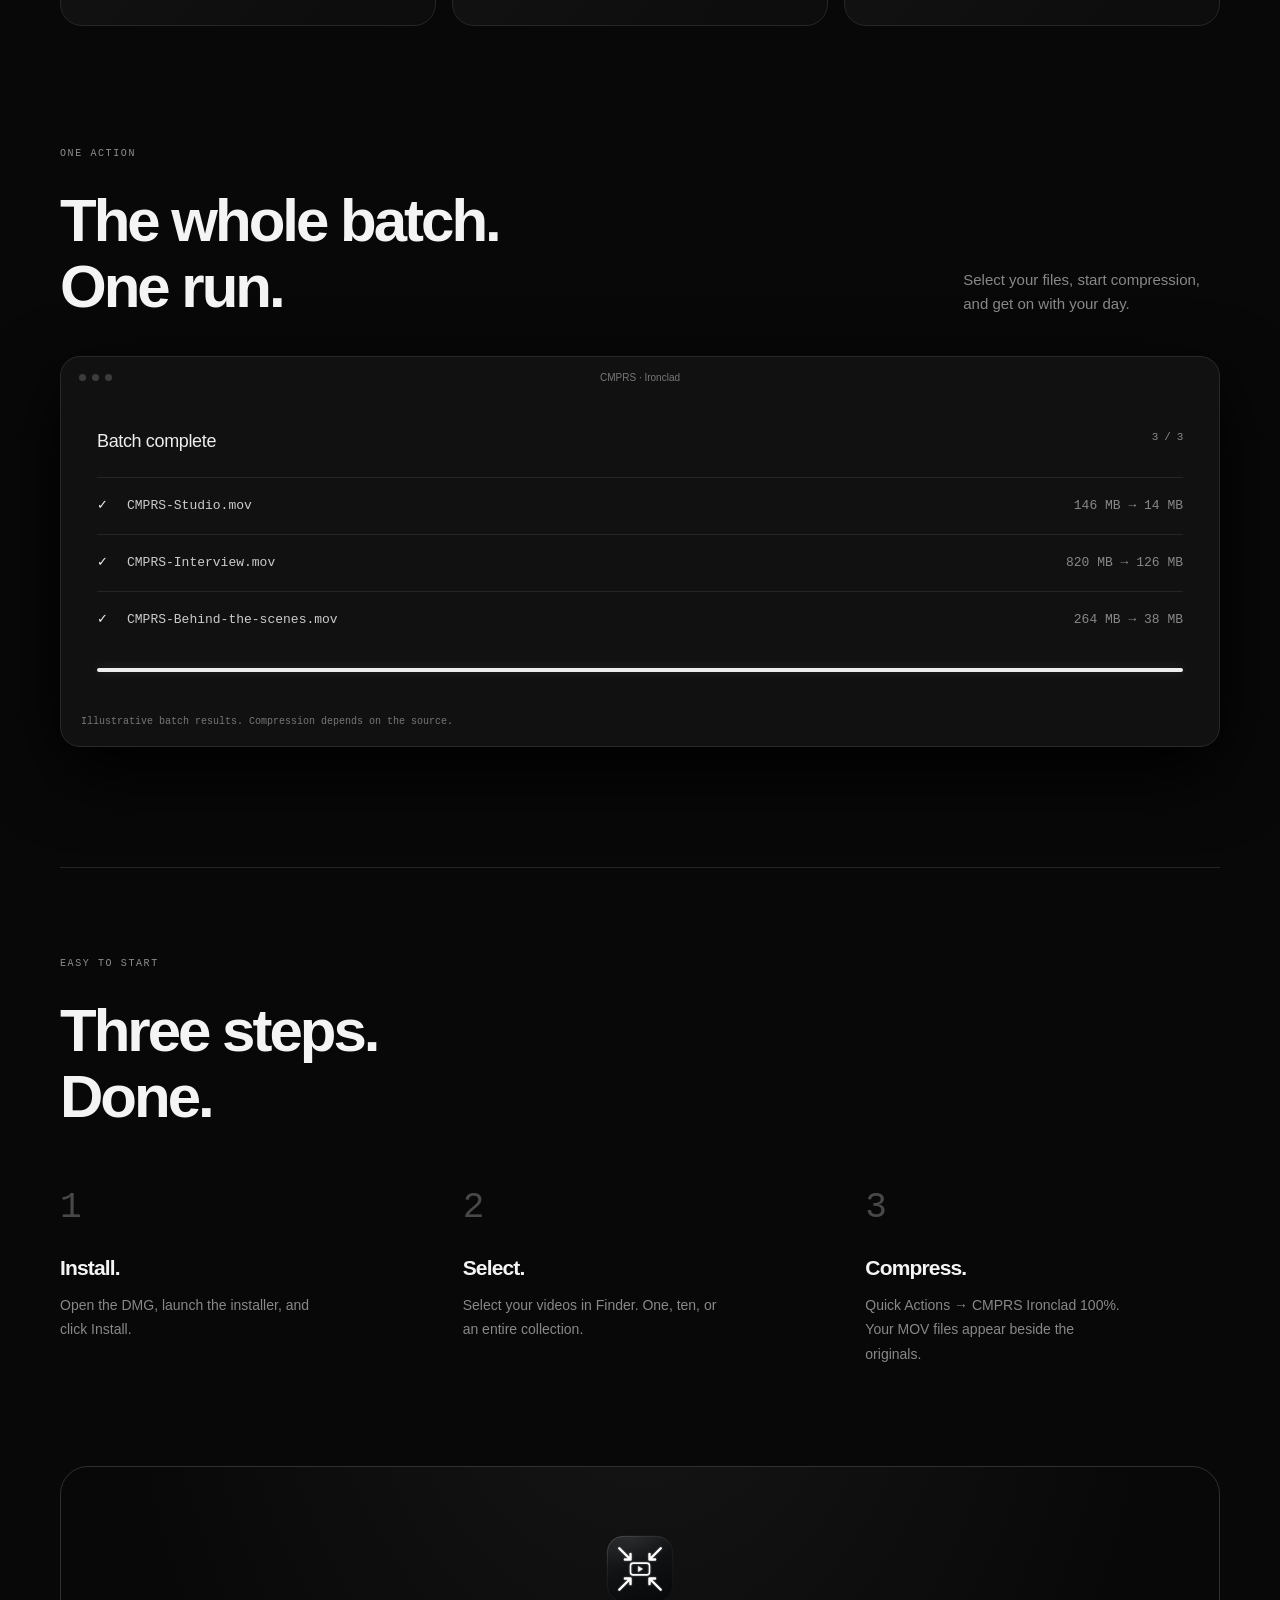
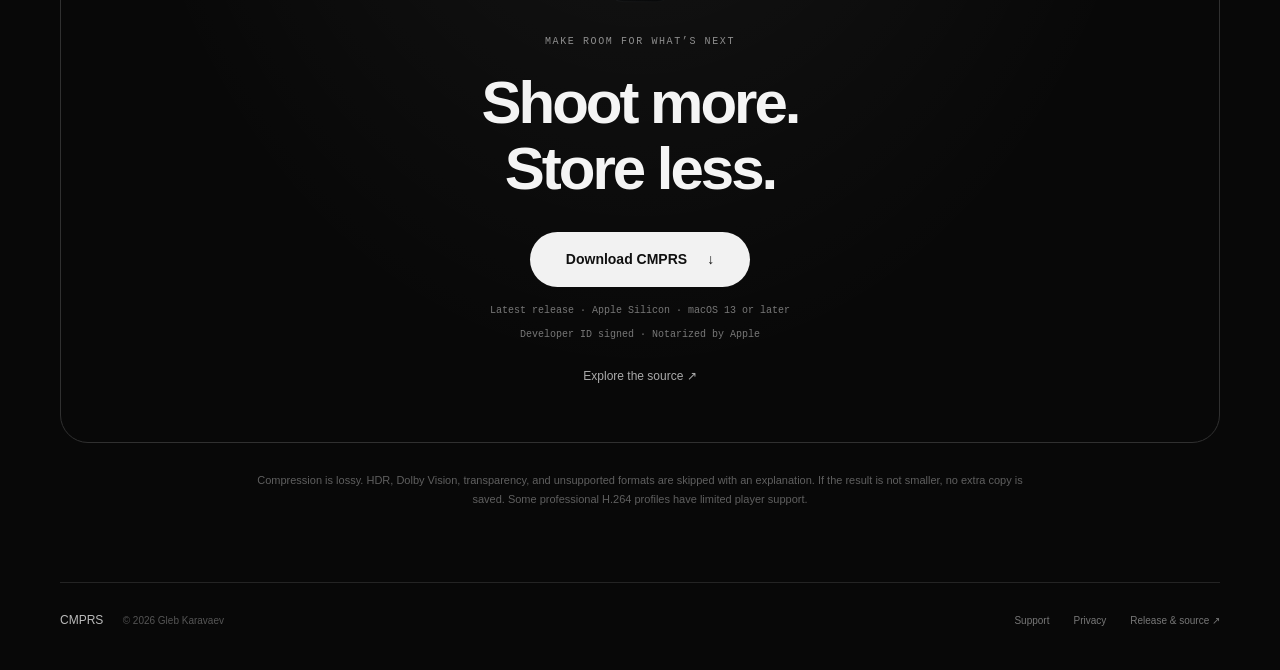
==== commit 06e5490a: "Make CMPRS English by default with a Russian language switch across all pages" ====
--- a/cmprs/index.html
+++ b/cmprs/index.html
@@ -1,33 +1,33 @@
 <!doctype html>
-<html lang="ru">
+<html lang="en">
 <head>
 <meta charset="utf-8"><meta name="viewport" content="width=device-width,initial-scale=1"><meta name="color-scheme" content="dark">
-<title>CMPRS — Видео легче. Места больше.</title>
-<meta name="description" content="Минималистичное приложение для пакетного сжатия видео на Mac. Ironclad, исходное разрешение и FPS, готовые MOV рядом с оригиналами. Бесплатно и с открытым кодом.">
+<title>CMPRS — Smaller videos. More room.</title>
+<meta name="description" content="Minimal batch video compression for Mac. Ironclad quality, original resolution and frame timing, MOV files beside your originals. Free and open source.">
 <link rel="canonical" href="https://gleb.day/cmprs/"><link rel="icon" href="assets/icon.svg" type="image/svg+xml">
-<meta property="og:title" content="CMPRS — Видео легче. Места больше."><meta property="og:description" content="Пакетное сжатие видео прямо в Finder. На вашем Mac. С открытым кодом."><meta property="og:image" content="https://gleb.day/cmprs/assets/promo.png"><meta property="og:type" content="website"><meta property="og:url" content="https://gleb.day/cmprs/">
-<link rel="stylesheet" href="style.css">
-</head>
-<body>
+<meta property="og:title" content="CMPRS — Smaller videos. More room."><meta property="og:description" content="Batch video compression, right in Finder. On your Mac. Open source."><meta property="og:image" content="https://gleb.day/cmprs/assets/promo.png"><meta property="og:type" content="website"><meta property="og:url" content="https://gleb.day/cmprs/">
+<link rel="stylesheet" href="style.css"><link rel="stylesheet" href="language.css">
+<script src="language.js" defer></script></head>
+<body data-page="home">
 <div class="site">
-<header><a class="wordmark" href="/cmprs/" aria-label="CMPRS — главная"><img src="assets/icon.svg" width="38" height="38" alt="">CMPRS</a><nav aria-label="Главное меню"><a href="#how">Как работает</a><a href="https://github.com/uralsocket/CMPRS">GitHub <span aria-hidden="true">↗</span></a><a class="nav-download" href="#download">Скачать <span aria-hidden="true">↓</span></a></nav></header>
+<header><a class="wordmark" href="/cmprs/" aria-label="CMPRS home" data-label-en="CMPRS home" data-label-ru="CMPRS — главная"><img src="assets/icon.svg" width="38" height="38" alt="">CMPRS</a><nav aria-label="Main navigation" data-label-en="Main navigation" data-label-ru="Главное меню"><a href="#how"><span data-en="How it works" data-ru="Как работает">How it works</span></a><a href="https://github.com/uralsocket/CMPRS">GitHub <span aria-hidden="true">↗</span></a><a class="nav-download" href="#download"><span data-en="Download" data-ru="Скачать">Download</span> <span aria-hidden="true">↓</span></a><div class="language-switch" role="group" aria-label="Language"><button type="button" data-language="en" aria-pressed="true" lang="en">EN</button><button type="button" data-language="ru" aria-pressed="false" lang="ru">RU</button></div></nav></header>
 <main>
 <section class="hero" aria-labelledby="hero-title">
-<div class="hero-copy"><div class="eyebrow"><span class="dot"></span> БЕСПЛАТНО · ДЛЯ MAC · OPEN SOURCE</div><h1 id="hero-title">Видео легче.<br><span>Места больше.</span></h1><p class="intro">Сожмите сразу несколько видео.<br>В привычном Finder. Без лишних настроек.</p><a class="button" href="https://github.com/uralsocket/CMPRS/releases/download/v1.0.5/CMPRS-Installer.dmg">Скачать для Mac <svg width="18" height="18" viewBox="0 0 24 24" fill="none" aria-hidden="true"><path d="M12 3v14m-5-5 5 5 5-5M5 21h14" stroke="currentColor" stroke-width="1.7" stroke-linecap="round" stroke-linejoin="round"/></svg></a><p class="requirements">Apple Silicon · macOS 13+ · Без подписки</p></div>
+<div class="hero-copy"><div class="eyebrow"><span class="dot"></span> <span data-en="FREE · FOR MAC · OPEN SOURCE" data-ru="БЕСПЛАТНО · ДЛЯ MAC · OPEN SOURCE">FREE · FOR MAC · OPEN SOURCE</span></div><h1 id="hero-title"><span data-en="Smaller videos.&lt;br&gt;&lt;span&gt;More room.&lt;/span&gt;" data-ru="Видео легче.&lt;br&gt;&lt;span&gt;Места больше.&lt;/span&gt;">Smaller videos.<br><span>More room.</span></span></h1><p class="intro"><span data-en="Compress a whole batch of videos.&lt;br&gt;Right in Finder. No settings to juggle." data-ru="Сожмите сразу несколько видео.&lt;br&gt;В привычном Finder. Без лишних настроек.">Compress a whole batch of videos.<br>Right in Finder. No settings to juggle.</span></p><a class="button" href="https://github.com/uralsocket/CMPRS/releases/latest/download/CMPRS-Installer.dmg"><span data-en="Download for Mac" data-ru="Скачать для Mac">Download for Mac</span> <svg width="18" height="18" viewBox="0 0 24 24" fill="none" aria-hidden="true"><path d="M12 3v14m-5-5 5 5 5-5M5 21h14" stroke="currentColor" stroke-width="1.7" stroke-linecap="round" stroke-linejoin="round"/></svg></a><p class="requirements"><span data-en="Apple Silicon · macOS 13+ · No subscription" data-ru="Apple Silicon · macOS 13+ · Без подписки">Apple Silicon · macOS 13+ · No subscription</span></p></div>
 <div class="hero-art" aria-hidden="true"><div class="halo"></div><div class="orbit orbit-one"></div><div class="orbit orbit-two"></div><img class="hero-icon" src="assets/icon.svg" alt="" width="360" height="360"><span class="art-label top-label">LESS WEIGHT.</span><span class="art-label bottom-label">MORE ROOM.</span></div>
 </section>
-<div class="spec-strip"><span>IRONCLAD</span><span>ПАКЕТНО</span><span>MOV НА ВЫХОДЕ</span><span>ЛОКАЛЬНО</span></div>
-<section class="statement" aria-labelledby="statement-title"><p class="eyebrow">МЕНЬШЕ РУТИНЫ</p><h2 id="statement-title">Тот же размер кадра.<br>Тот же ритм.<br><span class="muted">Меньше мегабайт.</span></h2><p>CMPRS сохраняет разрешение, частоту кадров и поддерживаемые глубину цвета и цветность. Профиль Ironclad берёт сжатие на себя.</p></section>
-<section class="features" aria-label="Возможности CMPRS">
-<article><span class="feature-symbol" aria-hidden="true">↘↙</span><span class="number">01 / FINDER</span><h3>Уже там,<br>где ваши файлы.</h3><p>Выделите одно видео или несколько. Запустите CMPRS из «Быстрых действий».</p></article>
-<article><span class="feature-symbol file-symbol" aria-hidden="true">.mov</span><span class="number">02 / ОРИГИНАЛЫ</span><h3>Рядом.<br>И отдельно.</h3><p>Готовые MOV появятся в той же папке с префиксом CMPRS-. Исходники останутся на месте.</p></article>
-<article><span class="feature-symbol" aria-hidden="true">⌁</span><span class="number">03 / ОФЛАЙН</span><h3>Ваши видео.<br>Ваш Mac.</h3><p>Без загрузки в облако, аккаунта и очереди на сервере. Обработка идёт на компьютере.</p></article>
+<div class="spec-strip"><span>IRONCLAD</span><span><span data-en="BATCH PROCESSING" data-ru="ПАКЕТНО">BATCH PROCESSING</span></span><span><span data-en="MOV OUTPUT" data-ru="MOV НА ВЫХОДЕ">MOV OUTPUT</span></span><span><span data-en="ON YOUR MAC" data-ru="ЛОКАЛЬНО">ON YOUR MAC</span></span></div>
+<section class="statement" aria-labelledby="statement-title"><p class="eyebrow"><span data-en="LESS BUSYWORK" data-ru="МЕНЬШЕ РУТИНЫ">LESS BUSYWORK</span></p><h2 id="statement-title"><span data-en="Same frame size.&lt;br&gt;Same timing.&lt;br&gt;&lt;span class=&quot;muted&quot;&gt;Fewer megabytes.&lt;/span&gt;" data-ru="Тот же размер кадра.&lt;br&gt;Тот же ритм.&lt;br&gt;&lt;span class=&quot;muted&quot;&gt;Меньше мегабайт.&lt;/span&gt;">Same frame size.<br>Same timing.<br><span class="muted">Fewer megabytes.</span></span></h2><p><span data-en="CMPRS preserves resolution, frame timing, and supported bit depth and chroma. The Ironclad preset handles the compression." data-ru="CMPRS сохраняет разрешение, частоту кадров и поддерживаемые глубину цвета и цветность. Профиль Ironclad берёт сжатие на себя.">CMPRS preserves resolution, frame timing, and supported bit depth and chroma. The Ironclad preset handles the compression.</span></p></section>
+<section class="features" aria-label="CMPRS features" data-label-en="CMPRS features" data-label-ru="Возможности CMPRS">
+<article><span class="feature-symbol" aria-hidden="true">↘↙</span><span class="number">01 / FINDER</span><h3><span data-en="Right where&lt;br&gt;your files are." data-ru="Уже там,&lt;br&gt;где ваши файлы.">Right where<br>your files are.</span></h3><p><span data-en="Select one video or a whole batch. Run CMPRS from Quick Actions." data-ru="Выделите одно видео или несколько. Запустите CMPRS из «Быстрых действий».">Select one video or a whole batch. Run CMPRS from Quick Actions.</span></p></article>
+<article><span class="feature-symbol file-symbol" aria-hidden="true">.mov</span><span class="number"><span data-en="02 / ORIGINALS" data-ru="02 / ОРИГИНАЛЫ">02 / ORIGINALS</span></span><h3><span data-en="Side by side.&lt;br&gt;Kept separate." data-ru="Рядом.&lt;br&gt;И отдельно.">Side by side.<br>Kept separate.</span></h3><p><span data-en="Your MOV files appear in the same folder with the CMPRS- prefix. The originals stay untouched." data-ru="Готовые MOV появятся в той же папке с префиксом CMPRS-. Исходники останутся на месте.">Your MOV files appear in the same folder with the CMPRS- prefix. The originals stay untouched.</span></p></article>
+<article><span class="feature-symbol" aria-hidden="true">⌁</span><span class="number"><span data-en="03 / OFFLINE" data-ru="03 / ОФЛАЙН">03 / OFFLINE</span></span><h3><span data-en="Your videos.&lt;br&gt;Your Mac." data-ru="Ваши видео.&lt;br&gt;Ваш Mac.">Your videos.<br>Your Mac.</span></h3><p><span data-en="No cloud uploads, account, or server queue. Everything runs on your computer." data-ru="Без загрузки в облако, аккаунта и очереди на сервере. Обработка идёт на компьютере.">No cloud uploads, account, or server queue. Everything runs on your computer.</span></p></article>
 </section>
-<section class="batch-section" aria-labelledby="batch-title"><div class="section-heading"><div><p class="eyebrow">ОДНО ДЕЙСТВИЕ</p><h2 id="batch-title">Вся очередь.<br>За один запуск.</h2></div><p>Выберите файлы, запустите сжатие<br>и займитесь своими делами.</p></div><figure class="app-frame"><div class="window-bar" aria-hidden="true"><i></i><i></i><i></i><span>CMPRS · Ironclad</span></div><img src="assets/batch.png" alt="Настоящий интерфейс CMPRS: пакет из трёх видео обработан, сохранены сжатые копии с префиксом CMPRS-." width="1300" height="450" loading="lazy"><figcaption>Пример на тестовых видео. Степень сжатия зависит от исходника.</figcaption></figure></section>
-<section class="how" id="how" aria-labelledby="how-title"><p class="eyebrow">ПРОСТО НАЧАТЬ</p><h2 id="how-title">Три движения.<br>Готово.</h2><div class="steps"><article><b>1</b><h3>Установите.</h3><p>Откройте DMG, запустите установщик и нажмите «Установить».</p></article><article><b>2</b><h3>Выберите.</h3><p>Выделите видео в Finder. Одно, десять или всю нужную подборку.</p></article><article><b>3</b><h3>Сожмите.</h3><p>Быстрые действия → CMPRS Ironclad 100%. Готовые MOV — рядом.</p></article></div></section>
-<section class="download" id="download" aria-labelledby="download-title"><img src="assets/icon.svg" width="76" height="76" alt=""><p class="eyebrow">ОСВОБОДИТЕ МЕСТО ДЛЯ НОВОГО</p><h2 id="download-title">Снимайте больше.<br>Храните легче.</h2><a class="button" href="https://github.com/uralsocket/CMPRS/releases/download/v1.0.5/CMPRS-Installer.dmg">Скачать CMPRS <span aria-hidden="true">↓</span></a><p class="requirements">Версия 1.0.5 · Apple Silicon · macOS 13 и новее</p><p class="signed">Подписано Developer ID · Нотарифицировано Apple</p><a class="source-link" href="https://github.com/uralsocket/CMPRS">Посмотреть исходный код <span aria-hidden="true">↗</span></a></section>
-<p class="fineprint">Сжатие выполняется с потерями. HDR, Dolby Vision, прозрачность и неподдерживаемые форматы пропускаются с объяснением. Если результат не стал меньше, новая копия не сохраняется. Некоторые профессиональные профили H.264 поддерживаются не всеми проигрывателями.</p>
+<section class="batch-section" aria-labelledby="batch-title"><div class="section-heading"><div><p class="eyebrow"><span data-en="ONE ACTION" data-ru="ОДНО ДЕЙСТВИЕ">ONE ACTION</span></p><h2 id="batch-title"><span data-en="The whole batch.&lt;br&gt;One run." data-ru="Вся очередь.&lt;br&gt;За один запуск.">The whole batch.<br>One run.</span></h2></div><p><span data-en="Select your files, start compression,&lt;br&gt;and get on with your day." data-ru="Выберите файлы, запустите сжатие&lt;br&gt;и займитесь своими делами.">Select your files, start compression,<br>and get on with your day.</span></p></div><figure class="app-frame"><div class="window-bar" aria-hidden="true"><i></i><i></i><i></i><span>CMPRS · Ironclad</span></div><div class="batch-preview"><div class="batch-summary"><span data-en="Batch complete" data-ru="Очередь обработана">Batch complete</span><span class="batch-count">3 / 3</span></div><div class="batch-row"><span class="batch-check">✓</span><span class="batch-file">CMPRS-Studio.mov</span><span>146 MB → 14 MB</span></div><div class="batch-row"><span class="batch-check">✓</span><span class="batch-file">CMPRS-Interview.mov</span><span>820 MB → 126 MB</span></div><div class="batch-row"><span class="batch-check">✓</span><span class="batch-file">CMPRS-Behind-the-scenes.mov</span><span>264 MB → 38 MB</span></div><div class="batch-progress"></div></div><figcaption><span data-en="Illustrative batch results. Compression depends on the source." data-ru="Иллюстрация пакетной обработки. Степень сжатия зависит от исходника.">Illustrative batch results. Compression depends on the source.</span></figcaption></figure></section>
+<section class="how" id="how" aria-labelledby="how-title"><p class="eyebrow"><span data-en="EASY TO START" data-ru="ПРОСТО НАЧАТЬ">EASY TO START</span></p><h2 id="how-title"><span data-en="Three steps.&lt;br&gt;Done." data-ru="Три движения.&lt;br&gt;Готово.">Three steps.<br>Done.</span></h2><div class="steps"><article><b>1</b><h3><span data-en="Install." data-ru="Установите.">Install.</span></h3><p><span data-en="Open the DMG, launch the installer, and click Install." data-ru="Откройте DMG, запустите установщик и нажмите «Установить».">Open the DMG, launch the installer, and click Install.</span></p></article><article><b>2</b><h3><span data-en="Select." data-ru="Выберите.">Select.</span></h3><p><span data-en="Select your videos in Finder. One, ten, or an entire collection." data-ru="Выделите видео в Finder. Одно, десять или всю нужную подборку.">Select your videos in Finder. One, ten, or an entire collection.</span></p></article><article><b>3</b><h3><span data-en="Compress." data-ru="Сожмите.">Compress.</span></h3><p><span data-en="Quick Actions → CMPRS Ironclad 100%. Your MOV files appear beside the originals." data-ru="Быстрые действия → CMPRS Ironclad 100%. Готовые MOV — рядом.">Quick Actions → CMPRS Ironclad 100%. Your MOV files appear beside the originals.</span></p></article></div></section>
+<section class="download" id="download" aria-labelledby="download-title"><img src="assets/icon.svg" width="76" height="76" alt=""><p class="eyebrow"><span data-en="MAKE ROOM FOR WHAT’S NEXT" data-ru="ОСВОБОДИТЕ МЕСТО ДЛЯ НОВОГО">MAKE ROOM FOR WHAT’S NEXT</span></p><h2 id="download-title"><span data-en="Shoot more.&lt;br&gt;Store less." data-ru="Снимайте больше.&lt;br&gt;Храните легче.">Shoot more.<br>Store less.</span></h2><a class="button" href="https://github.com/uralsocket/CMPRS/releases/latest/download/CMPRS-Installer.dmg"><span data-en="Download CMPRS" data-ru="Скачать CMPRS">Download CMPRS</span> <span aria-hidden="true">↓</span></a><p class="requirements"><span data-en="Latest release · Apple Silicon · macOS 13 or later" data-ru="Последний релиз · Apple Silicon · macOS 13 и новее">Latest release · Apple Silicon · macOS 13 or later</span></p><p class="signed"><span data-en="Developer ID signed · Notarized by Apple" data-ru="Подписано Developer ID · Нотарифицировано Apple">Developer ID signed · Notarized by Apple</span></p><a class="source-link" href="https://github.com/uralsocket/CMPRS"><span data-en="Explore the source" data-ru="Посмотреть исходный код">Explore the source</span> <span aria-hidden="true">↗</span></a></section>
+<p class="fineprint"><span data-en="Compression is lossy. HDR, Dolby Vision, transparency, and unsupported formats are skipped with an explanation. If the result is not smaller, no extra copy is saved. Some professional H.264 profiles have limited player support." data-ru="Сжатие выполняется с потерями. HDR, Dolby Vision, прозрачность и неподдерживаемые форматы пропускаются с объяснением. Если результат не стал меньше, новая копия не сохраняется. Некоторые профессиональные профили H.264 поддерживаются не всеми проигрывателями.">Compression is lossy. HDR, Dolby Vision, transparency, and unsupported formats are skipped with an explanation. If the result is not smaller, no extra copy is saved. Some professional H.264 profiles have limited player support.</span></p>
 </main>
-<footer><span>CMPRS <span class="copyright">© 2026 Gleb Karavaev</span></span><nav aria-label="Дополнительные ссылки"><a href="support/">Поддержка</a><a href="privacy/">Конфиденциальность</a><a href="https://github.com/uralsocket/CMPRS/releases/tag/v1.0.5">Релиз и исходники ↗</a></nav></footer>
+<footer><span>CMPRS <span class="copyright">© 2026 Gleb Karavaev</span></span><nav aria-label="More links" data-label-en="More links" data-label-ru="Дополнительные ссылки"><a href="support/"><span data-en="Support" data-ru="Поддержка">Support</span></a><a href="privacy/"><span data-en="Privacy" data-ru="Конфиденциальность">Privacy</span></a><a href="https://github.com/uralsocket/CMPRS/releases/latest"><span data-en="Release &amp; source ↗" data-ru="Релиз и исходники ↗">Release & source ↗</span></a></nav></footer>
 </div>
 </body></html>
--- a/cmprs/language.css
+++ b/cmprs/language.css
@@ -0,0 +1,4 @@
+.language-switch{display:inline-flex;align-items:center;gap:2px;padding:3px;border:1px solid #383838;border-radius:999px;flex-shrink:0}.language-switch button{appearance:none;border:0;border-radius:999px;background:transparent;color:#888;font:11px/1.5 ui-monospace,SFMono-Regular,monospace;letter-spacing:.02em;padding:5px 9px;cursor:pointer}.language-switch button[aria-pressed="true"]{background:#eee;color:#101010}.language-switch button:hover{color:#fff}.language-switch button[aria-pressed="true"]:hover{color:#101010}.language-switch button:focus-visible{outline:2px solid #fff;outline-offset:4px}.lang-panel[hidden]{display:none!important}.batch-preview{padding:30px 36px 26px;font:13px/1.7 ui-monospace,SFMono-Regular,monospace}.batch-summary{font:18px/1.4 -apple-system,BlinkMacSystemFont,"Segoe UI",sans-serif;letter-spacing:-.02em;margin-bottom:23px;color:#eee}.batch-count{float:right;font:11px/1.6 ui-monospace,SFMono-Regular,monospace;color:#888}.batch-row{display:grid;grid-template-columns:20px 1fr auto;gap:10px;border-top:1px solid #252525;padding:17px 0;color:#888}.batch-file{color:#ccc;overflow:hidden;text-overflow:ellipsis;white-space:nowrap}.batch-check{color:#eee}.batch-progress{height:4px;background:#eee;border-radius:2px;margin-top:20px;box-shadow:0 0 12px #ffffff24}.top .links{align-items:center}.top{height:auto}.links .language-switch{line-height:1}
+@media(max-width:680px){header nav{gap:12px}.batch-preview{padding:22px 18px 20px}.batch-summary{font-size:16px}.batch-row{grid-template-columns:14px 1fr;gap:5px;font-size:10px;padding:13px 0}.batch-row>span:last-child{grid-column:2;font-size:10px}.top{flex-wrap:wrap;gap:16px}.top .links{gap:14px}.language-switch button{font-size:10px;padding:4px 8px}}
+@media(max-width:540px){header nav .nav-download{display:none}.top .links>a:first-child{display:none}}
+h1>span[data-en]{color:inherit}
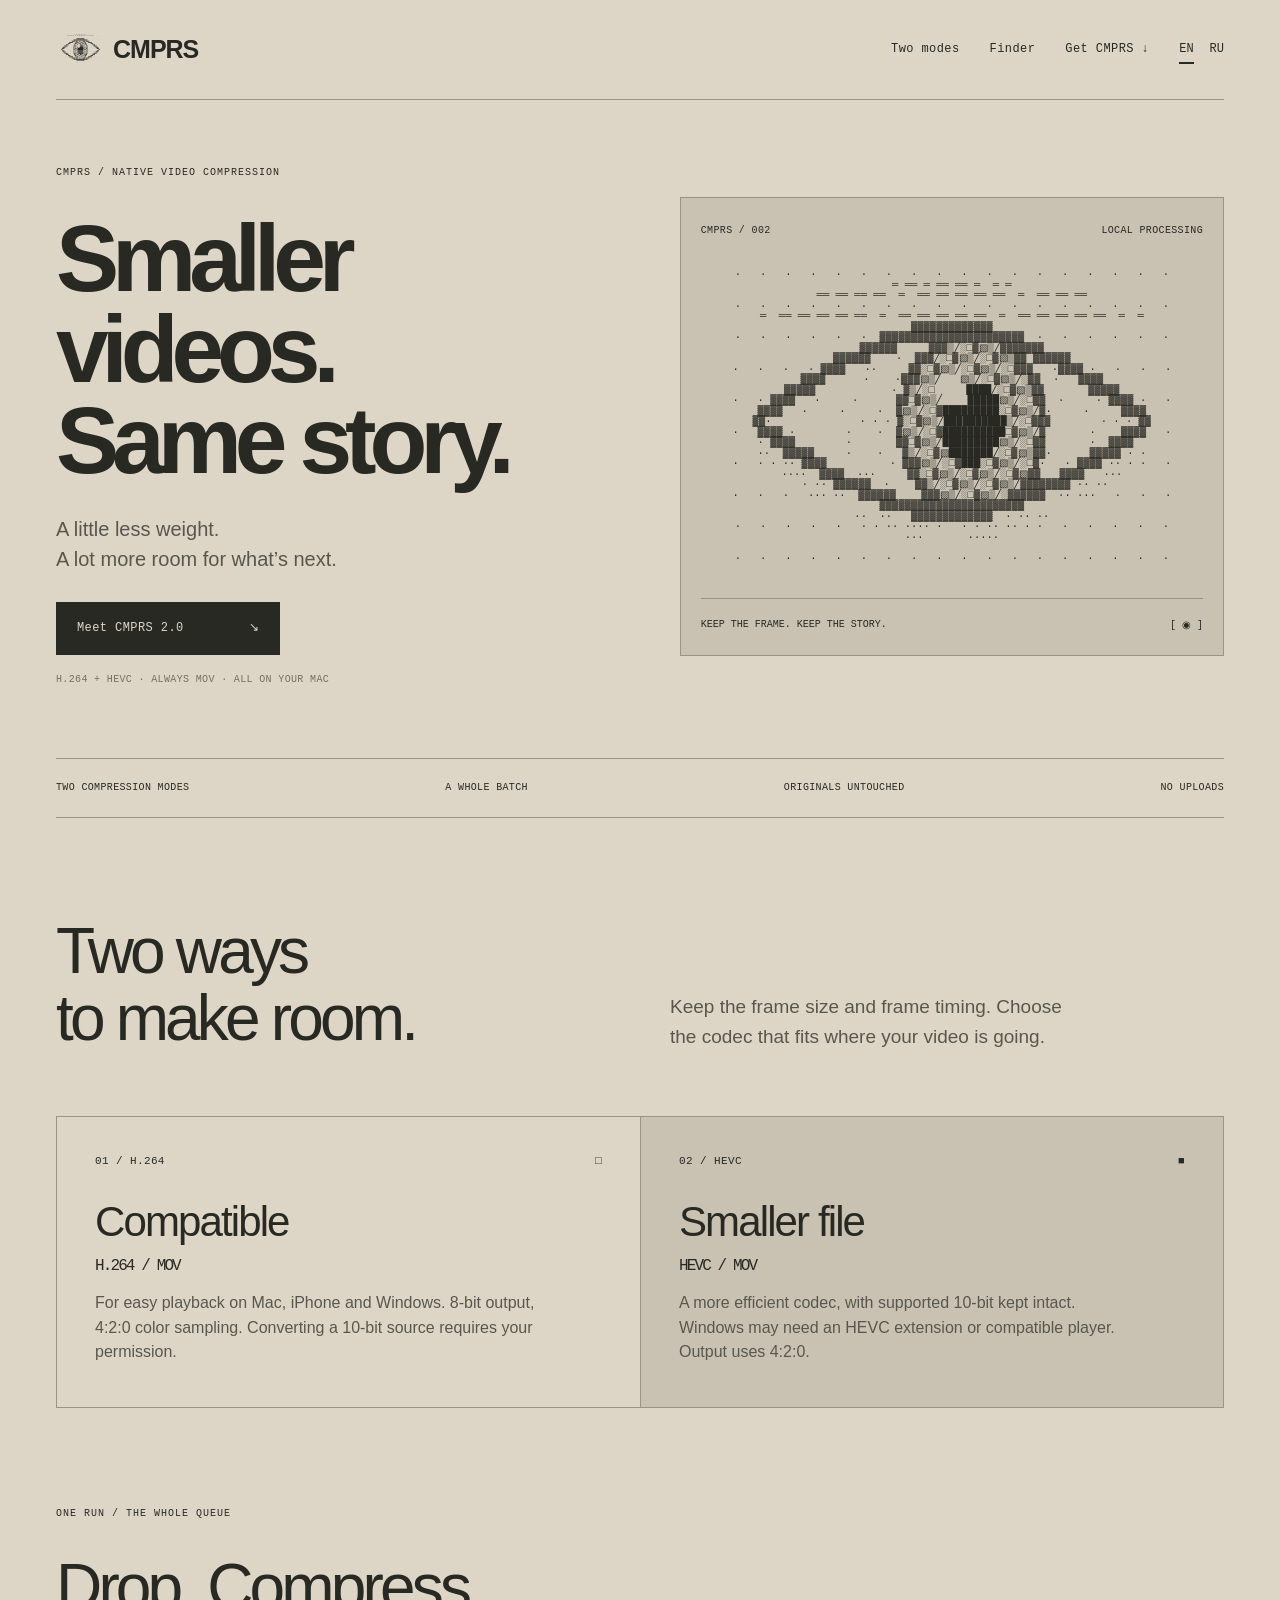
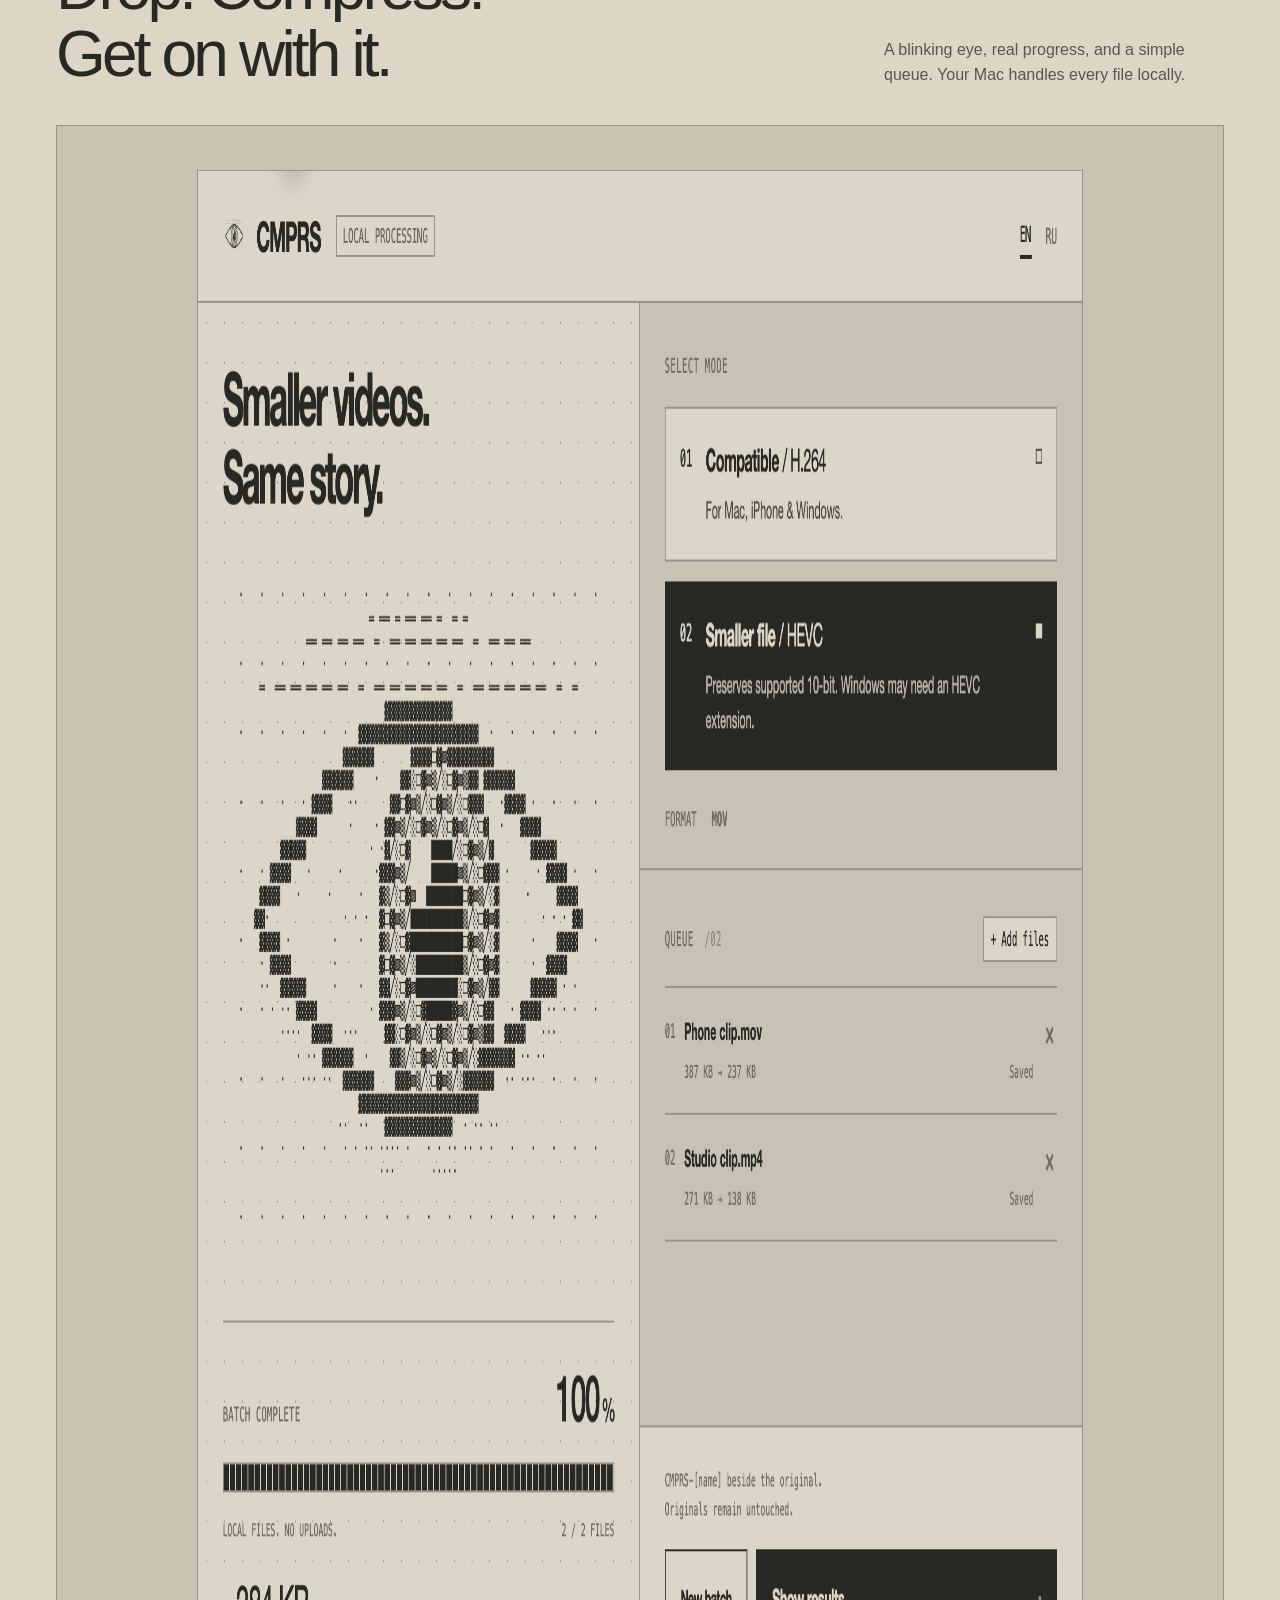
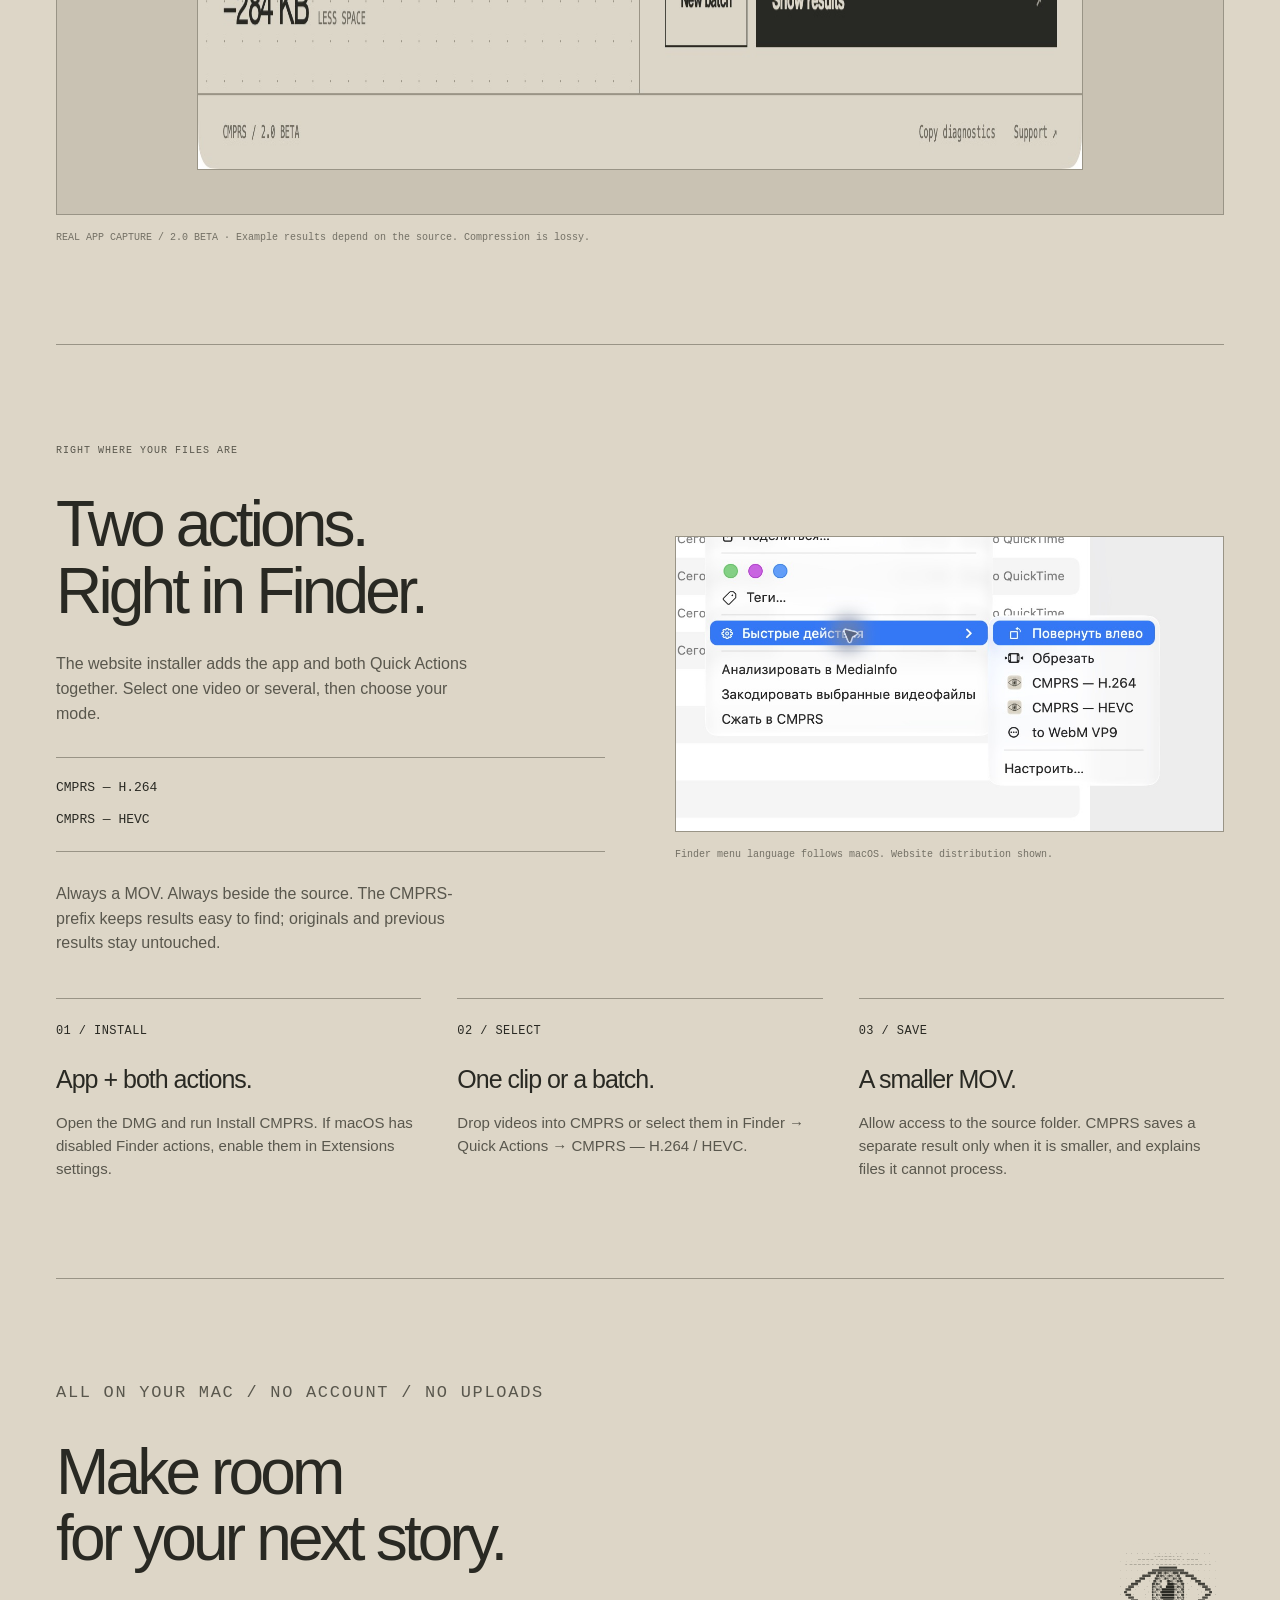
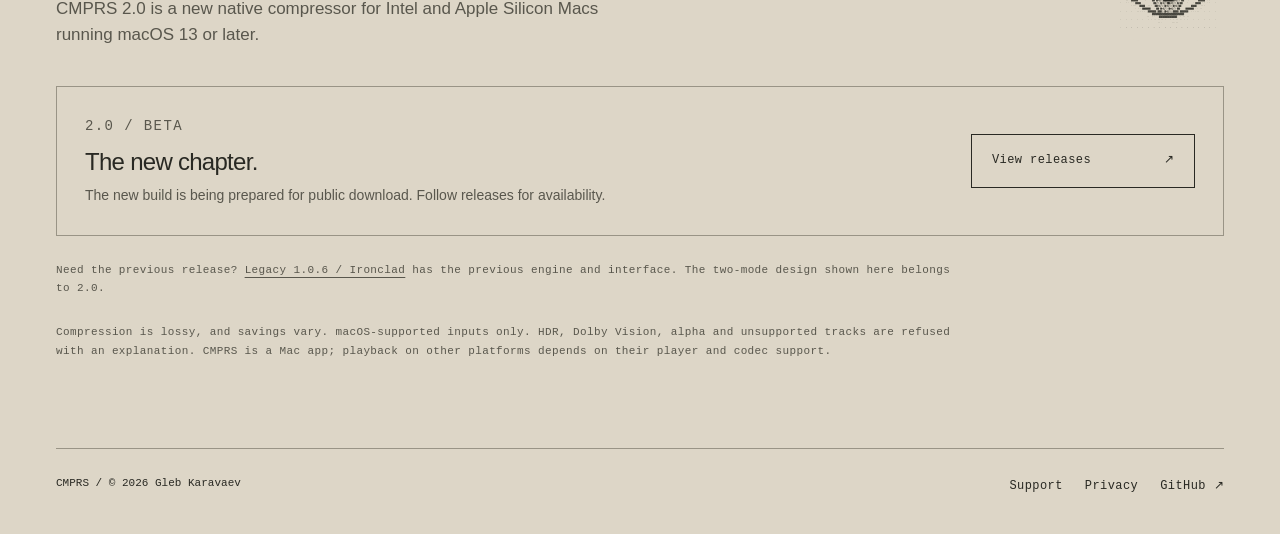
==== commit f3833b34: "Refresh CMPRS for native H.264 and HEVC compression with ASCII-eye design" ====
--- a/cmprs/index.html
+++ b/cmprs/index.html
@@ -1,33 +1,9 @@
-<!doctype html>
-<html lang="en">
-<head>
-<meta charset="utf-8"><meta name="viewport" content="width=device-width,initial-scale=1"><meta name="color-scheme" content="dark">
-<title>CMPRS — Smaller videos. More room.</title>
-<meta name="description" content="Minimal batch video compression for Mac. Ironclad quality, original resolution and frame timing, MOV files beside your originals. Free and open source.">
-<link rel="canonical" href="https://gleb.day/cmprs/"><link rel="icon" href="assets/icon.svg" type="image/svg+xml">
-<meta property="og:title" content="CMPRS — Smaller videos. More room."><meta property="og:description" content="Batch video compression, right in Finder. On your Mac. Open source."><meta property="og:image" content="https://gleb.day/cmprs/assets/promo.png"><meta property="og:type" content="website"><meta property="og:url" content="https://gleb.day/cmprs/">
-<link rel="stylesheet" href="style.css"><link rel="stylesheet" href="language.css">
-<script src="language.js" defer></script></head>
-<body data-page="home">
-<div class="site">
-<header><a class="wordmark" href="/cmprs/" aria-label="CMPRS home" data-label-en="CMPRS home" data-label-ru="CMPRS — главная"><img src="assets/icon.svg" width="38" height="38" alt="">CMPRS</a><nav aria-label="Main navigation" data-label-en="Main navigation" data-label-ru="Главное меню"><a href="#how"><span data-en="How it works" data-ru="Как работает">How it works</span></a><a href="https://github.com/uralsocket/CMPRS">GitHub <span aria-hidden="true">↗</span></a><a class="nav-download" href="#download"><span data-en="Download" data-ru="Скачать">Download</span> <span aria-hidden="true">↓</span></a><div class="language-switch" role="group" aria-label="Language"><button type="button" data-language="en" aria-pressed="true" lang="en">EN</button><button type="button" data-language="ru" aria-pressed="false" lang="ru">RU</button></div></nav></header>
-<main>
-<section class="hero" aria-labelledby="hero-title">
-<div class="hero-copy"><div class="eyebrow"><span class="dot"></span> <span data-en="FREE · FOR MAC · OPEN SOURCE" data-ru="БЕСПЛАТНО · ДЛЯ MAC · OPEN SOURCE">FREE · FOR MAC · OPEN SOURCE</span></div><h1 id="hero-title"><span data-en="Smaller videos.&lt;br&gt;&lt;span&gt;More room.&lt;/span&gt;" data-ru="Видео легче.&lt;br&gt;&lt;span&gt;Места больше.&lt;/span&gt;">Smaller videos.<br><span>More room.</span></span></h1><p class="intro"><span data-en="Compress a whole batch of videos.&lt;br&gt;Right in Finder. No settings to juggle." data-ru="Сожмите сразу несколько видео.&lt;br&gt;В привычном Finder. Без лишних настроек.">Compress a whole batch of videos.<br>Right in Finder. No settings to juggle.</span></p><a class="button" href="https://github.com/uralsocket/CMPRS/releases/latest/download/CMPRS-Installer.dmg"><span data-en="Download for Mac" data-ru="Скачать для Mac">Download for Mac</span> <svg width="18" height="18" viewBox="0 0 24 24" fill="none" aria-hidden="true"><path d="M12 3v14m-5-5 5 5 5-5M5 21h14" stroke="currentColor" stroke-width="1.7" stroke-linecap="round" stroke-linejoin="round"/></svg></a><p class="requirements"><span data-en="Apple Silicon · macOS 13+ · No subscription" data-ru="Apple Silicon · macOS 13+ · Без подписки">Apple Silicon · macOS 13+ · No subscription</span></p></div>
-<div class="hero-art" aria-hidden="true"><div class="halo"></div><div class="orbit orbit-one"></div><div class="orbit orbit-two"></div><img class="hero-icon" src="assets/icon.svg" alt="" width="360" height="360"><span class="art-label top-label">LESS WEIGHT.</span><span class="art-label bottom-label">MORE ROOM.</span></div>
-</section>
-<div class="spec-strip"><span>IRONCLAD</span><span><span data-en="BATCH PROCESSING" data-ru="ПАКЕТНО">BATCH PROCESSING</span></span><span><span data-en="MOV OUTPUT" data-ru="MOV НА ВЫХОДЕ">MOV OUTPUT</span></span><span><span data-en="ON YOUR MAC" data-ru="ЛОКАЛЬНО">ON YOUR MAC</span></span></div>
-<section class="statement" aria-labelledby="statement-title"><p class="eyebrow"><span data-en="LESS BUSYWORK" data-ru="МЕНЬШЕ РУТИНЫ">LESS BUSYWORK</span></p><h2 id="statement-title"><span data-en="Same frame size.&lt;br&gt;Same timing.&lt;br&gt;&lt;span class=&quot;muted&quot;&gt;Fewer megabytes.&lt;/span&gt;" data-ru="Тот же размер кадра.&lt;br&gt;Тот же ритм.&lt;br&gt;&lt;span class=&quot;muted&quot;&gt;Меньше мегабайт.&lt;/span&gt;">Same frame size.<br>Same timing.<br><span class="muted">Fewer megabytes.</span></span></h2><p><span data-en="CMPRS preserves resolution, frame timing, and supported bit depth and chroma. The Ironclad preset handles the compression." data-ru="CMPRS сохраняет разрешение, частоту кадров и поддерживаемые глубину цвета и цветность. Профиль Ironclad берёт сжатие на себя.">CMPRS preserves resolution, frame timing, and supported bit depth and chroma. The Ironclad preset handles the compression.</span></p></section>
-<section class="features" aria-label="CMPRS features" data-label-en="CMPRS features" data-label-ru="Возможности CMPRS">
-<article><span class="feature-symbol" aria-hidden="true">↘↙</span><span class="number">01 / FINDER</span><h3><span data-en="Right where&lt;br&gt;your files are." data-ru="Уже там,&lt;br&gt;где ваши файлы.">Right where<br>your files are.</span></h3><p><span data-en="Select one video or a whole batch. Run CMPRS from Quick Actions." data-ru="Выделите одно видео или несколько. Запустите CMPRS из «Быстрых действий».">Select one video or a whole batch. Run CMPRS from Quick Actions.</span></p></article>
-<article><span class="feature-symbol file-symbol" aria-hidden="true">.mov</span><span class="number"><span data-en="02 / ORIGINALS" data-ru="02 / ОРИГИНАЛЫ">02 / ORIGINALS</span></span><h3><span data-en="Side by side.&lt;br&gt;Kept separate." data-ru="Рядом.&lt;br&gt;И отдельно.">Side by side.<br>Kept separate.</span></h3><p><span data-en="Your MOV files appear in the same folder with the CMPRS- prefix. The originals stay untouched." data-ru="Готовые MOV появятся в той же папке с префиксом CMPRS-. Исходники останутся на месте.">Your MOV files appear in the same folder with the CMPRS- prefix. The originals stay untouched.</span></p></article>
-<article><span class="feature-symbol" aria-hidden="true">⌁</span><span class="number"><span data-en="03 / OFFLINE" data-ru="03 / ОФЛАЙН">03 / OFFLINE</span></span><h3><span data-en="Your videos.&lt;br&gt;Your Mac." data-ru="Ваши видео.&lt;br&gt;Ваш Mac.">Your videos.<br>Your Mac.</span></h3><p><span data-en="No cloud uploads, account, or server queue. Everything runs on your computer." data-ru="Без загрузки в облако, аккаунта и очереди на сервере. Обработка идёт на компьютере.">No cloud uploads, account, or server queue. Everything runs on your computer.</span></p></article>
-</section>
-<section class="batch-section" aria-labelledby="batch-title"><div class="section-heading"><div><p class="eyebrow"><span data-en="ONE ACTION" data-ru="ОДНО ДЕЙСТВИЕ">ONE ACTION</span></p><h2 id="batch-title"><span data-en="The whole batch.&lt;br&gt;One run." data-ru="Вся очередь.&lt;br&gt;За один запуск.">The whole batch.<br>One run.</span></h2></div><p><span data-en="Select your files, start compression,&lt;br&gt;and get on with your day." data-ru="Выберите файлы, запустите сжатие&lt;br&gt;и займитесь своими делами.">Select your files, start compression,<br>and get on with your day.</span></p></div><figure class="app-frame"><div class="window-bar" aria-hidden="true"><i></i><i></i><i></i><span>CMPRS · Ironclad</span></div><div class="batch-preview"><div class="batch-summary"><span data-en="Batch complete" data-ru="Очередь обработана">Batch complete</span><span class="batch-count">3 / 3</span></div><div class="batch-row"><span class="batch-check">✓</span><span class="batch-file">CMPRS-Studio.mov</span><span>146 MB → 14 MB</span></div><div class="batch-row"><span class="batch-check">✓</span><span class="batch-file">CMPRS-Interview.mov</span><span>820 MB → 126 MB</span></div><div class="batch-row"><span class="batch-check">✓</span><span class="batch-file">CMPRS-Behind-the-scenes.mov</span><span>264 MB → 38 MB</span></div><div class="batch-progress"></div></div><figcaption><span data-en="Illustrative batch results. Compression depends on the source." data-ru="Иллюстрация пакетной обработки. Степень сжатия зависит от исходника.">Illustrative batch results. Compression depends on the source.</span></figcaption></figure></section>
-<section class="how" id="how" aria-labelledby="how-title"><p class="eyebrow"><span data-en="EASY TO START" data-ru="ПРОСТО НАЧАТЬ">EASY TO START</span></p><h2 id="how-title"><span data-en="Three steps.&lt;br&gt;Done." data-ru="Три движения.&lt;br&gt;Готово.">Three steps.<br>Done.</span></h2><div class="steps"><article><b>1</b><h3><span data-en="Install." data-ru="Установите.">Install.</span></h3><p><span data-en="Open the DMG, launch the installer, and click Install." data-ru="Откройте DMG, запустите установщик и нажмите «Установить».">Open the DMG, launch the installer, and click Install.</span></p></article><article><b>2</b><h3><span data-en="Select." data-ru="Выберите.">Select.</span></h3><p><span data-en="Select your videos in Finder. One, ten, or an entire collection." data-ru="Выделите видео в Finder. Одно, десять или всю нужную подборку.">Select your videos in Finder. One, ten, or an entire collection.</span></p></article><article><b>3</b><h3><span data-en="Compress." data-ru="Сожмите.">Compress.</span></h3><p><span data-en="Quick Actions → CMPRS Ironclad 100%. Your MOV files appear beside the originals." data-ru="Быстрые действия → CMPRS Ironclad 100%. Готовые MOV — рядом.">Quick Actions → CMPRS Ironclad 100%. Your MOV files appear beside the originals.</span></p></article></div></section>
-<section class="download" id="download" aria-labelledby="download-title"><img src="assets/icon.svg" width="76" height="76" alt=""><p class="eyebrow"><span data-en="MAKE ROOM FOR WHAT’S NEXT" data-ru="ОСВОБОДИТЕ МЕСТО ДЛЯ НОВОГО">MAKE ROOM FOR WHAT’S NEXT</span></p><h2 id="download-title"><span data-en="Shoot more.&lt;br&gt;Store less." data-ru="Снимайте больше.&lt;br&gt;Храните легче.">Shoot more.<br>Store less.</span></h2><a class="button" href="https://github.com/uralsocket/CMPRS/releases/latest/download/CMPRS-Installer.dmg"><span data-en="Download CMPRS" data-ru="Скачать CMPRS">Download CMPRS</span> <span aria-hidden="true">↓</span></a><p class="requirements"><span data-en="Latest release · Apple Silicon · macOS 13 or later" data-ru="Последний релиз · Apple Silicon · macOS 13 и новее">Latest release · Apple Silicon · macOS 13 or later</span></p><p class="signed"><span data-en="Developer ID signed · Notarized by Apple" data-ru="Подписано Developer ID · Нотарифицировано Apple">Developer ID signed · Notarized by Apple</span></p><a class="source-link" href="https://github.com/uralsocket/CMPRS"><span data-en="Explore the source" data-ru="Посмотреть исходный код">Explore the source</span> <span aria-hidden="true">↗</span></a></section>
-<p class="fineprint"><span data-en="Compression is lossy. HDR, Dolby Vision, transparency, and unsupported formats are skipped with an explanation. If the result is not smaller, no extra copy is saved. Some professional H.264 profiles have limited player support." data-ru="Сжатие выполняется с потерями. HDR, Dolby Vision, прозрачность и неподдерживаемые форматы пропускаются с объяснением. Если результат не стал меньше, новая копия не сохраняется. Некоторые профессиональные профили H.264 поддерживаются не всеми проигрывателями.">Compression is lossy. HDR, Dolby Vision, transparency, and unsupported formats are skipped with an explanation. If the result is not smaller, no extra copy is saved. Some professional H.264 profiles have limited player support.</span></p>
-</main>
-<footer><span>CMPRS <span class="copyright">© 2026 Gleb Karavaev</span></span><nav aria-label="More links" data-label-en="More links" data-label-ru="Дополнительные ссылки"><a href="support/"><span data-en="Support" data-ru="Поддержка">Support</span></a><a href="privacy/"><span data-en="Privacy" data-ru="Конфиденциальность">Privacy</span></a><a href="https://github.com/uralsocket/CMPRS/releases/latest"><span data-en="Release &amp; source ↗" data-ru="Релиз и исходники ↗">Release & source ↗</span></a></nav></footer>
-</div>
-</body></html>
+<!DOCTYPE html><html lang="en"><head><meta name="color-scheme" content="light"><link rel="canonical" href="https://gleb.day/cmprs/"><link rel="icon" type="image/svg+xml" href="/cmprs/assets/eye-v2.svg"><meta property="og:title" content="CMPRS — Smaller videos. Same story."><meta property="og:description" content="Native batch video compression on Mac. H.264 and HEVC. Always MOV. All on your Mac."><meta property="og:image" content="https://gleb.day/cmprs/assets/share-v2.jpg"><meta property="og:type" content="website"><meta property="og:url" content="https://gleb.day/cmprs/"><meta name="twitter:card" content="summary_large_image"><meta charset="UTF-8"><meta name="viewport" content="width=device-width, initial-scale=1"><title>CMPRS — Smaller videos. Same story.</title><meta name="description" content="Native batch video compression on Mac. H.264 and HEVC, MOV beside untouched originals."><link rel="stylesheet" href="style.css?v=2"></head><body data-page="home"><div class="site">
+<header class="top"><a id="brand-home" class="brand" href="/cmprs/"><img src="assets/eye-v2.svg" alt="CMPRS eye">CMPRS</a><nav><a id="nav-modes" class="desktop" href="#modes"><span data-en="Two modes" data-ru="Два режима">Two modes</span></a><a id="nav-finder" class="desktop" href="#finder">Finder</a><a id="nav-download" href="#download"><span data-en="Get CMPRS ↓" data-ru="Скачать ↓">Get CMPRS ↓</span></a><div class="lang" role="group" aria-label="Language"><button data-language="en" aria-pressed="true">EN</button><button data-language="ru" aria-pressed="false">RU</button></div></nav></header>
+<main><section class="hero"><div><p class="label"><span data-en="CMPRS / NATIVE VIDEO COMPRESSION" data-ru="CMPRS / НАТИВНОЕ СЖАТИЕ ВИДЕО">CMPRS / NATIVE VIDEO COMPRESSION</span></p><h1><span data-en="Smaller videos.&lt;br&gt;Same story." data-ru="Видео легче.&lt;br&gt;Всё на месте.">Smaller videos.<br>Same story.</span></h1><p class="lead"><span data-en="A little less weight.&lt;br&gt;A lot more room for what’s next." data-ru="Меньше мегабайт.&lt;br&gt;Больше места для следующей истории.">A little less weight.<br>A lot more room for what’s next.</span></p><a id="hero-get" class="button" href="#download"><span data-en="Meet CMPRS 2.0" data-ru="Знакомьтесь: CMPRS 2.0">Meet CMPRS 2.0</span> <span>↘</span></a><p class="fine"><span data-en="H.264 + HEVC · ALWAYS MOV · ALL ON YOUR MAC" data-ru="H.264 + HEVC · ВСЕГДА MOV · ВСЁ НА MAC">H.264 + HEVC · ALWAYS MOV · ALL ON YOUR MAC</span></p></div><div class="hero-eye"><div class="mono"><span>CMPRS / 002</span><span><span data-en="LOCAL PROCESSING" data-ru="ОБРАБОТКА НА MAC">LOCAL PROCESSING</span></span></div><pre id="eye" class="eye" role="img" aria-label="Animated ASCII eye" data-label-en="Animated ASCII eye" data-label-ru="Моргающий ASCII-глаз"></pre><div class="eye-caption"><span><span data-en="KEEP THE FRAME. KEEP THE STORY." data-ru="ТОТ ЖЕ КАДР. ТА ЖЕ ИСТОРИЯ.">KEEP THE FRAME. KEEP THE STORY.</span></span><span>[ ◉ ]</span></div></div></section>
+<div class="strip"><span><span data-en="TWO COMPRESSION MODES" data-ru="ДВА РЕЖИМА СЖАТИЯ">TWO COMPRESSION MODES</span></span><span><span data-en="A WHOLE BATCH" data-ru="ЦЕЛАЯ ОЧЕРЕДЬ">A WHOLE BATCH</span></span><span><span data-en="ORIGINALS UNTOUCHED" data-ru="ОРИГИНАЛЫ НЕТРОНУТЫ">ORIGINALS UNTOUCHED</span></span><span><span data-en="NO UPLOADS" data-ru="БЕЗ ЗАГРУЗКИ В СЕТЬ">NO UPLOADS</span></span></div>
+<section id="modes"><div class="intro"><h2><span data-en="Two ways&lt;br&gt;to make room." data-ru="Два способа&lt;br&gt;освободить место.">Two ways<br>to make room.</span></h2><p><span data-en="Keep the frame size and frame timing. Choose the codec that fits where your video is going." data-ru="Сохраняйте размер и тайминг кадров. Выберите кодек под задачу вашего видео.">Keep the frame size and frame timing. Choose the codec that fits where your video is going.</span></p></div><div class="modes"><article class="mode"><div class="mono"><span>01 / H.264</span><span>□</span></div><h3><span data-en="Compatible" data-ru="Совместимый">Compatible</span><small>H.264 / MOV</small></h3><p><span data-en="For easy playback on Mac, iPhone and Windows. 8-bit output, 4:2:0 color sampling. Converting a 10-bit source requires your permission." data-ru="Для воспроизведения на Mac, iPhone и Windows. На выходе 8 бит и 4:2:0. Перевод 10-битного исходника требует вашего разрешения.">For easy playback on Mac, iPhone and Windows. 8-bit output, 4:2:0 color sampling. Converting a 10-bit source requires your permission.</span></p></article><article class="mode"><div class="mono"><span>02 / HEVC</span><span>■</span></div><h3><span data-en="Smaller file" data-ru="Меньше размер">Smaller file</span><small>HEVC / MOV</small></h3><p><span data-en="A more efficient codec, with supported 10-bit kept intact. Windows may need an HEVC extension or compatible player. Output uses 4:2:0." data-ru="Более эффективный кодек с сохранением поддерживаемых 10 бит. На Windows может понадобиться HEVC-кодек или совместимый плеер. На выходе 4:2:0.">A more efficient codec, with supported 10-bit kept intact. Windows may need an HEVC extension or compatible player. Output uses 4:2:0.</span></p></article></div></section>
+<section class="section"><div class="section-head"><div><p class="label"><span data-en="ONE RUN / THE WHOLE QUEUE" data-ru="ОДИН ЗАПУСК / ВСЯ ОЧЕРЕДЬ">ONE RUN / THE WHOLE QUEUE</span></p><h2><span data-en="Drop. Compress.&lt;br&gt;Get on with it." data-ru="Добавьте. Сожмите.&lt;br&gt;Занимайтесь своим.">Drop. Compress.<br>Get on with it.</span></h2></div><p><span data-en="A blinking eye, real progress, and a simple queue. Your Mac handles every file locally." data-ru="Моргающий глаз, реальный прогресс и простая очередь. Каждый файл обрабатывается на вашем Mac.">A blinking eye, real progress, and a simple queue. Your Mac handles every file locally.</span></p></div><figure><div class="product"><img src="assets/results-v2.webp" alt="CMPRS: real HEVC batch completed with two saved MOV results" width="2000" height="1600" loading="lazy"></div><figcaption class="product-caption"><span data-en="REAL APP CAPTURE / 2.0 BETA · Example results depend on the source. Compression is lossy." data-ru="НАСТОЯЩИЙ СНИМОК ПРИЛОЖЕНИЯ / 2.0 BETA · Результат зависит от исходника. Сжатие с потерями.">REAL APP CAPTURE / 2.0 BETA · Example results depend on the source. Compression is lossy.</span></figcaption></figure></section>
+<section id="finder" class="section"><div class="finder"><div><p class="label"><span data-en="RIGHT WHERE YOUR FILES ARE" data-ru="ТАМ, ГДЕ ВАШИ ФАЙЛЫ">RIGHT WHERE YOUR FILES ARE</span></p><h2><span data-en="Two actions.&lt;br&gt;Right in Finder." data-ru="Два действия.&lt;br&gt;Прямо в Finder.">Two actions.<br>Right in Finder.</span></h2><p><span data-en="The website installer adds the app and both Quick Actions together. Select one video or several, then choose your mode." data-ru="Установщик с сайта добавляет приложение и оба быстрых действия вместе. Выделите одно или несколько видео и выберите режим.">The website installer adds the app and both Quick Actions together. Select one video or several, then choose your mode.</span></p><div class="actions">CMPRS — H.264<br>CMPRS — HEVC</div><p><span data-en="Always a MOV. Always beside the source. The CMPRS- prefix keeps results easy to find; originals and previous results stay untouched." data-ru="Всегда MOV. Всегда рядом с исходником. Префикс CMPRS- помогает найти результат. Оригиналы и предыдущие копии не перезаписываются.">Always a MOV. Always beside the source. The CMPRS- prefix keeps results easy to find; originals and previous results stay untouched.</span></p></div><figure><img src="assets/finder-v2.webp" alt="Actual Finder menu showing CMPRS H.264 and CMPRS HEVC Quick Actions" loading="lazy"><figcaption class="product-caption"><span data-en="Finder menu language follows macOS. Website distribution shown." data-ru="Язык меню Finder зависит от macOS. Показана версия с сайта.">Finder menu language follows macOS. Website distribution shown.</span></figcaption></figure></div><div class="steps"><article class="step"><span class="mono">01 / INSTALL</span><h3><span data-en="App + both actions." data-ru="Приложение + действия.">App + both actions.</span></h3><p><span data-en="Open the DMG and run Install CMPRS. If macOS has disabled Finder actions, enable them in Extensions settings." data-ru="Откройте DMG и запустите Install CMPRS. Если macOS отключила действия Finder, включите их в настройках расширений.">Open the DMG and run Install CMPRS. If macOS has disabled Finder actions, enable them in Extensions settings.</span></p></article><article class="step"><span class="mono">02 / SELECT</span><h3><span data-en="One clip or a batch." data-ru="Один ролик или пачка.">One clip or a batch.</span></h3><p><span data-en="Drop videos into CMPRS or select them in Finder → Quick Actions → CMPRS — H.264 / HEVC." data-ru="Перетащите видео в CMPRS или выберите в Finder → Быстрые действия → CMPRS — H.264 / HEVC.">Drop videos into CMPRS or select them in Finder → Quick Actions → CMPRS — H.264 / HEVC.</span></p></article><article class="step"><span class="mono">03 / SAVE</span><h3><span data-en="A smaller MOV." data-ru="Более компактный MOV.">A smaller MOV.</span></h3><p><span data-en="Allow access to the source folder. CMPRS saves a separate result only when it is smaller, and explains files it cannot process." data-ru="Разрешите доступ к папке исходника. CMPRS сохраняет отдельный файл, если он стал меньше, и объясняет пропущенные файлы.">Allow access to the source folder. CMPRS saves a separate result only when it is smaller, and explains files it cannot process.</span></p></article></div></section>
+<section class="download" id="download"><p class="label"><span data-en="ALL ON YOUR MAC / NO ACCOUNT / NO UPLOADS" data-ru="ВСЁ НА MAC / БЕЗ АККАУНТА / БЕЗ ЗАГРУЗОК В СЕТЬ">ALL ON YOUR MAC / NO ACCOUNT / NO UPLOADS</span></p><div class="download-top"><div><h2><span data-en="Make room&lt;br&gt;for your next story." data-ru="Место для&lt;br&gt;следующей истории.">Make room<br>for your next story.</span></h2><p><span data-en="CMPRS 2.0 is a new native compressor for Intel and Apple Silicon Macs running macOS 13 or later." data-ru="CMPRS 2.0 — новый нативный компрессор для Mac с Intel и Apple Silicon на macOS 13 и новее.">CMPRS 2.0 is a new native compressor for Intel and Apple Silicon Macs running macOS 13 or later.</span></p></div><img src="assets/eye-v2.svg" width="112" height="112" alt="CMPRS ASCII eye"></div><div class="download-panel"><div><p class="label">2.0 / BETA</p><strong><span data-en="The new chapter." data-ru="Новая глава.">The new chapter.</span></strong><p><span data-en="The new build is being prepared for public download. Follow releases for availability." data-ru="Новая сборка готовится к публичной загрузке. Следите за её появлением в релизах.">The new build is being prepared for public download. Follow releases for availability.</span></p></div><a id="beta-releases" class="button outline" href="https://github.com/uralsocket/CMPRS/releases"><span data-en="View releases" data-ru="Смотреть релизы">View releases</span> ↗</a></div><p class="fine"><span data-en="Need the previous release? &lt;a id=&quot;legacy-download-en&quot; class=&quot;text-link&quot; href=&quot;https://github.com/uralsocket/CMPRS/releases/tag/v1.0.6&quot;&gt;Legacy 1.0.6 / Ironclad&lt;/a&gt; has the previous engine and interface. The two-mode design shown here belongs to 2.0." data-ru="Нужна прежняя версия? &lt;a id=&quot;legacy-download-ru&quot; class=&quot;text-link&quot; href=&quot;https://github.com/uralsocket/CMPRS/releases/tag/v1.0.6&quot;&gt;Legacy 1.0.6 / Ironclad&lt;/a&gt; использует прежний движок и интерфейс. Два режима и дизайн на этой странице относятся к 2.0.">Need the previous release? <a id="legacy-download-en" class="text-link" href="https://github.com/uralsocket/CMPRS/releases/tag/v1.0.6">Legacy 1.0.6 / Ironclad</a> has the previous engine and interface. The two-mode design shown here belongs to 2.0.</span></p><p class="fine"><span data-en="Compression is lossy, and savings vary. macOS-supported inputs only. HDR, Dolby Vision, alpha and unsupported tracks are refused with an explanation. CMPRS is a Mac app; playback on other platforms depends on their player and codec support." data-ru="Сжатие с потерями, степень сжатия зависит от исходника. Входные форматы — поддерживаемые macOS. HDR, Dolby Vision, прозрачность и неподдерживаемые дорожки не обрабатываются с объяснением причины. CMPRS — приложение для Mac; воспроизведение на других платформах зависит от плеера и кодеков.">Compression is lossy, and savings vary. macOS-supported inputs only. HDR, Dolby Vision, alpha and unsupported tracks are refused with an explanation. CMPRS is a Mac app; playback on other platforms depends on their player and codec support.</span></p></section></main>
+<footer class="footer"><span>CMPRS / © 2026 Gleb Karavaev</span><nav><a id="footer-support" href="/cmprs/support/"><span data-en="Support" data-ru="Поддержка">Support</span></a><a id="footer-privacy" href="/cmprs/privacy/"><span data-en="Privacy" data-ru="Конфиденциальность">Privacy</span></a><a id="footer-source" href="https://github.com/uralsocket/CMPRS">GitHub ↗</a></nav></footer></div><script src="site.js?v=2" defer></script></body></html>
--- a/cmprs/style.css
+++ b/cmprs/style.css
@@ -1 +1,4 @@
-:root{color-scheme:dark;--bg:#080808;--text:#f4f4f4;--muted:#858585;--line:#242424}*{box-sizing:border-box}html{scroll-behavior:smooth;scroll-padding-top:30px}body{margin:0;background:var(--bg);color:var(--text);font:16px/1.6 -apple-system,BlinkMacSystemFont,"Segoe UI",sans-serif;-webkit-font-smoothing:antialiased}.site{width:min(1160px,calc(100% - 64px));margin:auto}a{color:inherit;text-decoration:none}a:focus-visible{outline:2px solid #fff;outline-offset:6px;border-radius:4px}header{height:100px;display:flex;align-items:center;justify-content:space-between;border-bottom:1px solid var(--line)}.wordmark{font-size:20px;font-weight:700;letter-spacing:.075em;display:flex;align-items:center;gap:12px}.wordmark img{border-radius:10px}nav{display:flex;align-items:center;gap:28px;font-size:13px;color:#aaa}nav a:hover{color:#fff}.nav-download{border:1px solid #444;border-radius:999px;padding:8px 16px;color:#fff}.hero{display:grid;grid-template-columns:1.35fr 1fr;gap:20px;align-items:center;min-height:680px;padding:70px 0 64px}.eyebrow{font:10px/1.6 ui-monospace,SFMono-Regular,monospace;letter-spacing:.16em;color:#8e8e8e;margin:0 0 26px}.dot{display:inline-block;width:5px;height:5px;background:#f4f4f4;box-shadow:0 0 12px #ddd;border-radius:50%;vertical-align:2px;margin-right:9px}h1{font-size:clamp(52px,6vw,79px);line-height:1.07;letter-spacing:-.057em;font-weight:620;margin:0 0 26px}h1 span{color:#8c8c8c}.intro{font-size:19px;line-height:1.65;color:#a5a5a5;margin:0 0 30px;letter-spacing:-.02em}.button{display:inline-flex;align-items:center;justify-content:center;gap:20px;padding:16px 25px;background:#f2f2f2;color:#101010;border-radius:999px;font-size:14px;font-weight:650;transition:box-shadow .2s,transform .2s}.button:hover{box-shadow:0 0 30px #ffffff24;transform:translateY(-2px)}.requirements{font:10px/1.6 ui-monospace,SFMono-Regular,monospace;color:#777;margin:16px 0 0}.hero-art{position:relative;display:grid;place-items:center;aspect-ratio:1;isolation:isolate}.hero-icon{position:relative;width:78%;height:auto;filter:drop-shadow(0 18px 35px #000);z-index:2;border-radius:24%}.halo{position:absolute;width:100%;height:100%;background:radial-gradient(ellipse at center,#ffffff15 0,transparent 66%)}.orbit{position:absolute;border:1px solid #ffffff0c;width:95%;height:95%;border-radius:28%;transform:rotate(-8deg)}.orbit-two{width:103%;height:103%;transform:rotate(8deg);border-color:#ffffff07}.art-label{position:absolute;font:9px ui-monospace,SFMono-Regular,monospace;letter-spacing:.2em;color:#656565;z-index:3}.top-label{top:1%;left:2%}.bottom-label{bottom:0;right:0}.spec-strip{display:flex;justify-content:space-between;gap:20px;border-block:1px solid var(--line);padding:22px 0;color:#777;font:10px ui-monospace,SFMono-Regular,monospace;letter-spacing:.14em}.statement{padding:116px 0 84px;display:grid;grid-template-columns:1.25fr 1fr;gap:0 80px}.statement .eyebrow{grid-column:1/-1}.statement h2{font-size:clamp(36px,4.7vw,58px);letter-spacing:-.047em;line-height:1.17;margin:0}.muted{color:#696969}.statement>p:last-child{align-self:end;font-size:18px;line-height:1.7;color:#929292;margin:0 0 4px;max-width:360px}.features{display:grid;grid-template-columns:repeat(3,1fr);gap:16px;margin-bottom:120px}.features article{position:relative;background:linear-gradient(130deg,#151515,#0c0c0c);border:1px solid #262626;border-radius:22px;padding:30px 27px 26px;min-height:343px}.feature-symbol{display:block;font-size:38px;font-weight:300;line-height:1;height:62px;color:#eee;text-shadow:0 0 18px #ffffff48;letter-spacing:-.1em}.file-symbol{font:28px/1 ui-monospace,SFMono-Regular,monospace;letter-spacing:-.07em}.number{display:block;font:9px ui-monospace,SFMono-Regular,monospace;letter-spacing:.12em;color:#6f6f6f;margin:10px 0 22px}h3{font-size:25px;letter-spacing:-.04em;line-height:1.18;font-weight:550;margin:0 0 18px}.features p{color:#858585;font-size:14px;line-height:1.7;margin:0;max-width:275px}.section-heading{display:flex;justify-content:space-between;align-items:end;gap:40px;margin-bottom:36px}h2{font-size:clamp(40px,4.8vw,60px);font-weight:570;line-height:1.1;letter-spacing:-.05em;margin:0}.section-heading>p{color:#888;font-size:15px;margin:0 20px 4px 0}.app-frame{margin:0;overflow:hidden;border-radius:20px;border:1px solid #292929;background:#111;box-shadow:0 25px 70px #000}.window-bar{height:42px;display:flex;align-items:center;justify-content:start;gap:6px;padding:0 18px;position:relative}.window-bar i{width:7px;height:7px;border-radius:50%;background:#3c3c3c}.window-bar span{position:absolute;left:0;right:0;pointer-events:none;text-align:center;color:#777;font-size:10px}.app-frame img{display:block;width:100%;height:auto}.app-frame figcaption{padding:16px 20px;font:10px/1.6 ui-monospace,SFMono-Regular,monospace;color:#777}.batch-section{margin-bottom:120px}.how{border-top:1px solid var(--line);padding:88px 0 100px}.steps{display:grid;grid-template-columns:repeat(3,1fr);gap:48px;margin-top:60px}.steps b{font:36px/1 ui-monospace,SFMono-Regular,monospace;color:#484848;display:block;margin-bottom:30px}.steps h3{font-size:21px;margin-bottom:12px}.steps p{color:#888;font-size:14px;line-height:1.75;margin:0;max-width:260px}.download{border:1px solid #303030;border-radius:28px;padding:64px 25px 56px;display:flex;flex-direction:column;align-items:center;text-align:center;background:radial-gradient(ellipse at 50% -30%,#ffffff0f,transparent 65%)}.download>img{margin-bottom:27px;border-radius:18px}.download .eyebrow{margin-bottom:20px}.download h2{margin-bottom:30px}.download .button{min-width:220px}.signed{font:10px/1.6 ui-monospace,SFMono-Regular,monospace;color:#777;margin:8px 0 0}.source-link{font-size:12px;color:#aaa;margin-top:24px;text-underline-offset:4px}.source-link:hover{text-decoration:underline}.fineprint{max-width:800px;margin:28px auto 74px;font-size:11px;color:#5f5f5f;line-height:1.7;text-align:center}footer{border-top:1px solid var(--line);padding:28px 0 40px;display:flex;justify-content:space-between;gap:20px;font-size:12px;color:#bbb}.copyright{color:#555;margin-left:16px;font-size:10px}footer nav{font-size:10px;gap:24px;color:#777}@media(max-width:900px){.hero{min-height:580px}.hero-art{margin-right:-10px}h1{font-size:61px}.statement{gap:0 35px}.features article{padding:25px 22px}.features{gap:10px}h3{font-size:23px}.steps{gap:30px}footer{flex-wrap:wrap}}@media(max-width:680px){.site{width:calc(100% - 40px)}header{height:80px}.wordmark{font-size:17px;gap:8px}.wordmark img{width:30px;height:30px}header nav{gap:18px;font-size:11px}header nav>a:first-child{display:none}.nav-download{padding:7px 12px}.hero{display:flex;flex-direction:column;gap:35px;min-height:auto;padding:58px 0 42px;align-items:stretch}.hero-copy{z-index:3}h1{font-size:clamp(42px,10.5vw,67px)}.eyebrow{font-size:8px;letter-spacing:.11em;margin-bottom:22px}.intro{font-size:17px;line-height:1.6;margin-bottom:27px}.hero-art{width:74%;margin:10px auto 6px;max-width:330px}.button{padding:14px 22px}.requirements{font-size:9px}.spec-strip{gap:10px;flex-wrap:wrap;font-size:8px;letter-spacing:.08em;padding:19px 0}.statement{display:block;padding:66px 0 35px}.statement h2{font-size:38px}.statement>p:last-child{font-size:16px;margin-top:28px;max-width:360px}.features{grid-template-columns:1fr;margin-bottom:70px;gap:12px}.features article{min-height:0;padding:26px}.feature-symbol{float:right;width:62px;height:70px;text-align:right}.number{font-size:9px;margin:0 0 20px}.features h3{font-size:27px}.features p{max-width:290px}.section-heading{display:block;margin-bottom:26px}.section-heading h2,h2{font-size:40px}.section-heading>p{margin-top:24px;font-size:14px}.batch-section{margin-bottom:65px}.app-frame{border-radius:13px}.window-bar{height:29px}.window-bar span{font-size:8px}.app-frame figcaption{font-size:8px;padding:12px}.how{padding:58px 0 60px}.steps{display:block;margin-top:37px}.steps article{padding-left:45px;position:relative;margin:0 0 28px}.steps article:last-child{margin-bottom:0}.steps b{position:absolute;left:0;top:0;font-size:26px}.steps h3{margin:0 0 8px}.steps p{max-width:320px}.download{padding:44px 17px 37px;border-radius:22px}.download h2{font-size:36px}.download .eyebrow{font-size:7px}.fineprint{text-align:left;margin:23px 3px 44px;font-size:10px}footer{display:block;padding-top:23px}.copyright{margin-left:9px}footer nav{flex-wrap:wrap;gap:18px;margin-top:17px;font-size:9px}}@media(prefers-reduced-motion:reduce){html{scroll-behavior:auto}.button{transition:none}}
+*{box-sizing:border-box}html{scroll-behavior:smooth;scroll-padding-top:24px}body{margin:0;color:#292923;background:#ddd6c7;font:16px/1.55 'Helvetica Neue',Arial,sans-serif;-webkit-font-smoothing:antialiased}a{color:inherit;text-decoration:none}button{font:inherit;color:inherit;background:none;border:0;cursor:pointer}a:focus-visible,button:focus-visible{outline:2px solid currentColor;outline-offset:6px}button:disabled{cursor:default}.site{max-width:1440px;margin:auto;padding:0 56px}.mono,.label,nav,.button,.strip,.fine{font:12px/1.6 Menlo,monospace;letter-spacing:.035em}.top{height:100px;display:flex;justify-content:space-between;align-items:center;border-bottom:1px solid #999486}.brand{display:flex;align-items:center;gap:8px;font-size:25px;font-weight:700;letter-spacing:-1px}.brand img{width:49px;height:49px}.top nav{display:flex;align-items:center;gap:30px}.lang{display:inline-flex;gap:16px}.lang button{padding:6px 0;font:12px Menlo,monospace;border-bottom:2px solid transparent}.lang button[aria-pressed=true]{border-color:#292923}h1,h2,h3,p{margin:0}h1{font-size:clamp(64px,7.4vw,114px);font-weight:600;letter-spacing:-.075em;line-height:.96}.hero{display:grid;grid-template-columns:1.08fr 1fr;min-height:655px;align-items:center;gap:36px;padding:65px 0 70px}.label{font-size:10px;letter-spacing:.1em;text-transform:uppercase;margin-bottom:32px}.lead{font-size:20px;line-height:1.5;max-width:390px;margin:28px 0;color:#59574d}.button{display:inline-flex;justify-content:space-between;align-items:center;gap:44px;padding:16px 20px;border:1px solid #292923;background:#292923;color:#ddd6c7;min-width:224px}.button:hover{background:#424238}.button.outline{background:none;color:#292923}.fine{font-size:10px;color:#737065;line-height:1.7}.hero .fine{margin-top:16px}.hero-eye{border:1px solid #999486;background-color:#c9c2b3;background-image:radial-gradient(#99948666 .65px,transparent .65px);background-size:24px 24px;padding:25px 20px 24px;overflow:hidden}.hero-eye .mono{display:flex;justify-content:space-between;font-size:10px}.eye{font:clamp(6px,.82vw,12px)/1 Menlo,monospace;letter-spacing:0;text-align:center;white-space:pre;margin:30px -8px 24px}.eye-caption{border-top:1px solid #999486;padding-top:20px;display:flex;justify-content:space-between;gap:8px;font:10px Menlo,monospace}.strip{display:flex;justify-content:space-between;gap:20px;border-block:1px solid #999486;padding:21px 0;font-size:10px}.intro{display:grid;grid-template-columns:1fr 1fr;gap:60px;padding:100px 0 65px}.intro p{max-width:410px;font-size:19px;color:#59574d;align-self:end}h2{font-size:clamp(42px,5vw,68px);letter-spacing:-.06em;font-weight:500;line-height:1.04}.modes{display:grid;grid-template-columns:1fr 1fr;border:1px solid #999486}.mode{padding:36px 38px 42px;position:relative}.mode+.mode{border-left:1px solid #999486;background:#c9c2b3}.mode .mono{font-size:11px;display:flex;justify-content:space-between}.mode h3{font-size:42px;line-height:1.1;font-weight:500;letter-spacing:-.045em;margin:28px 0 16px}.mode h3 small{font:16px Menlo,monospace;display:block;margin-top:12px}.mode p{max-width:440px;color:#59574d;font-size:16px}.section{padding:98px 0;border-bottom:1px solid #999486}.section-head{display:flex;justify-content:space-between;gap:40px;align-items:end;margin-bottom:38px}.section-head>p{max-width:340px;font-size:16px;color:#59574d}figure{margin:0}.product{border:1px solid #999486;background:#c9c2b3;padding:44px 12%;background-image:radial-gradient(#99948666 .65px,transparent .65px);background-size:24px 24px}.product img{width:100%;display:block;border:1px solid #999486}.product-caption{font:10px/1.7 Menlo,monospace;color:#737065;margin-top:14px}.finder{display:grid;grid-template-columns:1fr 1fr;gap:70px;align-items:center}.finder h2{margin-bottom:28px}.finder p{color:#59574d;max-width:420px}.finder img{display:block;width:100%;border:1px solid #999486}.actions{margin:30px 0;font:13px/2.5 Menlo,monospace;border-block:1px solid #999486;padding:14px 0}.steps{display:grid;grid-template-columns:repeat(3,1fr);gap:36px;margin-top:42px}.step{border-top:1px solid #999486;padding-top:18px}.step h3{font-size:25px;font-weight:500;letter-spacing:-.04em;margin:18px 0 12px}.step p{font-size:15px;color:#59574d}.download{padding:100px 0 88px}.download-top{display:flex;justify-content:space-between;align-items:end;gap:32px}.download h2{margin-bottom:24px}.download p{max-width:600px;font-size:17px;color:#59574d}.download-panel{border:1px solid #999486;display:flex;justify-content:space-between;gap:32px;align-items:center;padding:28px;margin-top:38px}.download-panel strong{font-size:24px;font-weight:500;letter-spacing:-.03em;display:block;margin:5px 0}.download-panel .label{margin:0}.download-panel p{font-size:14px}.download .fine{font-size:11px;margin-top:25px;max-width:900px}.footer{border-top:1px solid #999486;padding:28px 0 36px;display:flex;justify-content:space-between;gap:24px;font:11px Menlo,monospace}.footer nav{display:flex;gap:22px}.text-link{text-decoration:underline;text-underline-offset:4px}.hidden{display:none!important}@media(max-width:850px){.site{padding:0 24px}.top{height:82px}.top nav{gap:20px}.top .desktop{display:none}.hero{grid-template-columns:1fr;gap:40px;min-height:0;padding:55px 0}.hero-eye{max-width:600px}.eye{font-size:clamp(6px,1.5vw,12px)}h1{font-size:clamp(64px,11vw,100px)}.strip{flex-wrap:wrap;justify-content:start;gap:12px 24px}.intro,.finder{grid-template-columns:1fr;gap:28px}.intro,.section{padding-top:65px}.modes{grid-template-columns:1fr}.mode+.mode{border-left:0;border-top:1px solid #999486}.mode{padding:28px}.section-head,.download-top{display:block}.section-head>p{margin-top:22px}.product{padding:22px 4%}.steps{grid-template-columns:1fr;gap:25px}.download-panel{align-items:start;flex-direction:column}.footer{flex-direction:column}.footer nav{flex-wrap:wrap;gap:16px}.download{padding:65px 0}.finder{gap:35px}}@media(prefers-reduced-motion:reduce){html{scroll-behavior:auto}}
+:root{color-scheme:light}[hidden]{display:none!important}.policy-wrap{max-width:850px;padding:66px 0 80px}.policy-wrap h2{font-size:36px;margin:38px 0 18px}.policy-wrap h3{font-size:23px;letter-spacing:-.025em;margin:30px 0 12px}.policy-wrap p{color:#59574d;margin-bottom:18px}.policy-wrap a{text-decoration:underline;text-underline-offset:4px}.policy-wrap .lead{max-width:680px}.policy-wrap .label{color:#737065}.policy-wrap h1{font-size:clamp(50px,6vw,86px);margin-bottom:28px}.policy-wrap .meta{font:12px Menlo,monospace;margin:22px 0 36px}.policy-wrap details{border-top:1px solid #999486;padding:20px 0}.policy-wrap summary{font-size:21px;font-weight:500;cursor:pointer;line-height:1.4}.policy-wrap details p{margin:16px 0 0}.policy-wrap code{font:14px Menlo,monospace;overflow-wrap:anywhere}.policy-wrap .button{margin:12px 0 20px}.policy-wrap .button span{color:#ddd6c7}.policy-wrap .button{color:#ddd6c7}.policy-wrap .button.outline{color:#292923}.policy-wrap .button.outline span{color:#292923}.policy-wrap .contact{font:13px Menlo,monospace}.policy-wrap ol{padding-left:22px;color:#59574d}.policy-wrap li{margin:12px 0}.policy-wrap strong{color:#292923}.policy-wrap .label{margin-bottom:24px}.hero-eye{min-width:0}.top{gap:16px}@media(max-width:420px){.brand{font-size:22px}.brand img{width:38px;height:38px}.top nav{gap:14px}.site{padding:0 20px}.policy-wrap{padding-top:45px}.policy-wrap h1{font-size:48px}.policy-wrap summary{font-size:19px}}
+
+@media(max-width:850px){body[data-page="support"] .top nav>a,body[data-page="privacy"] .top nav>a{display:none}}
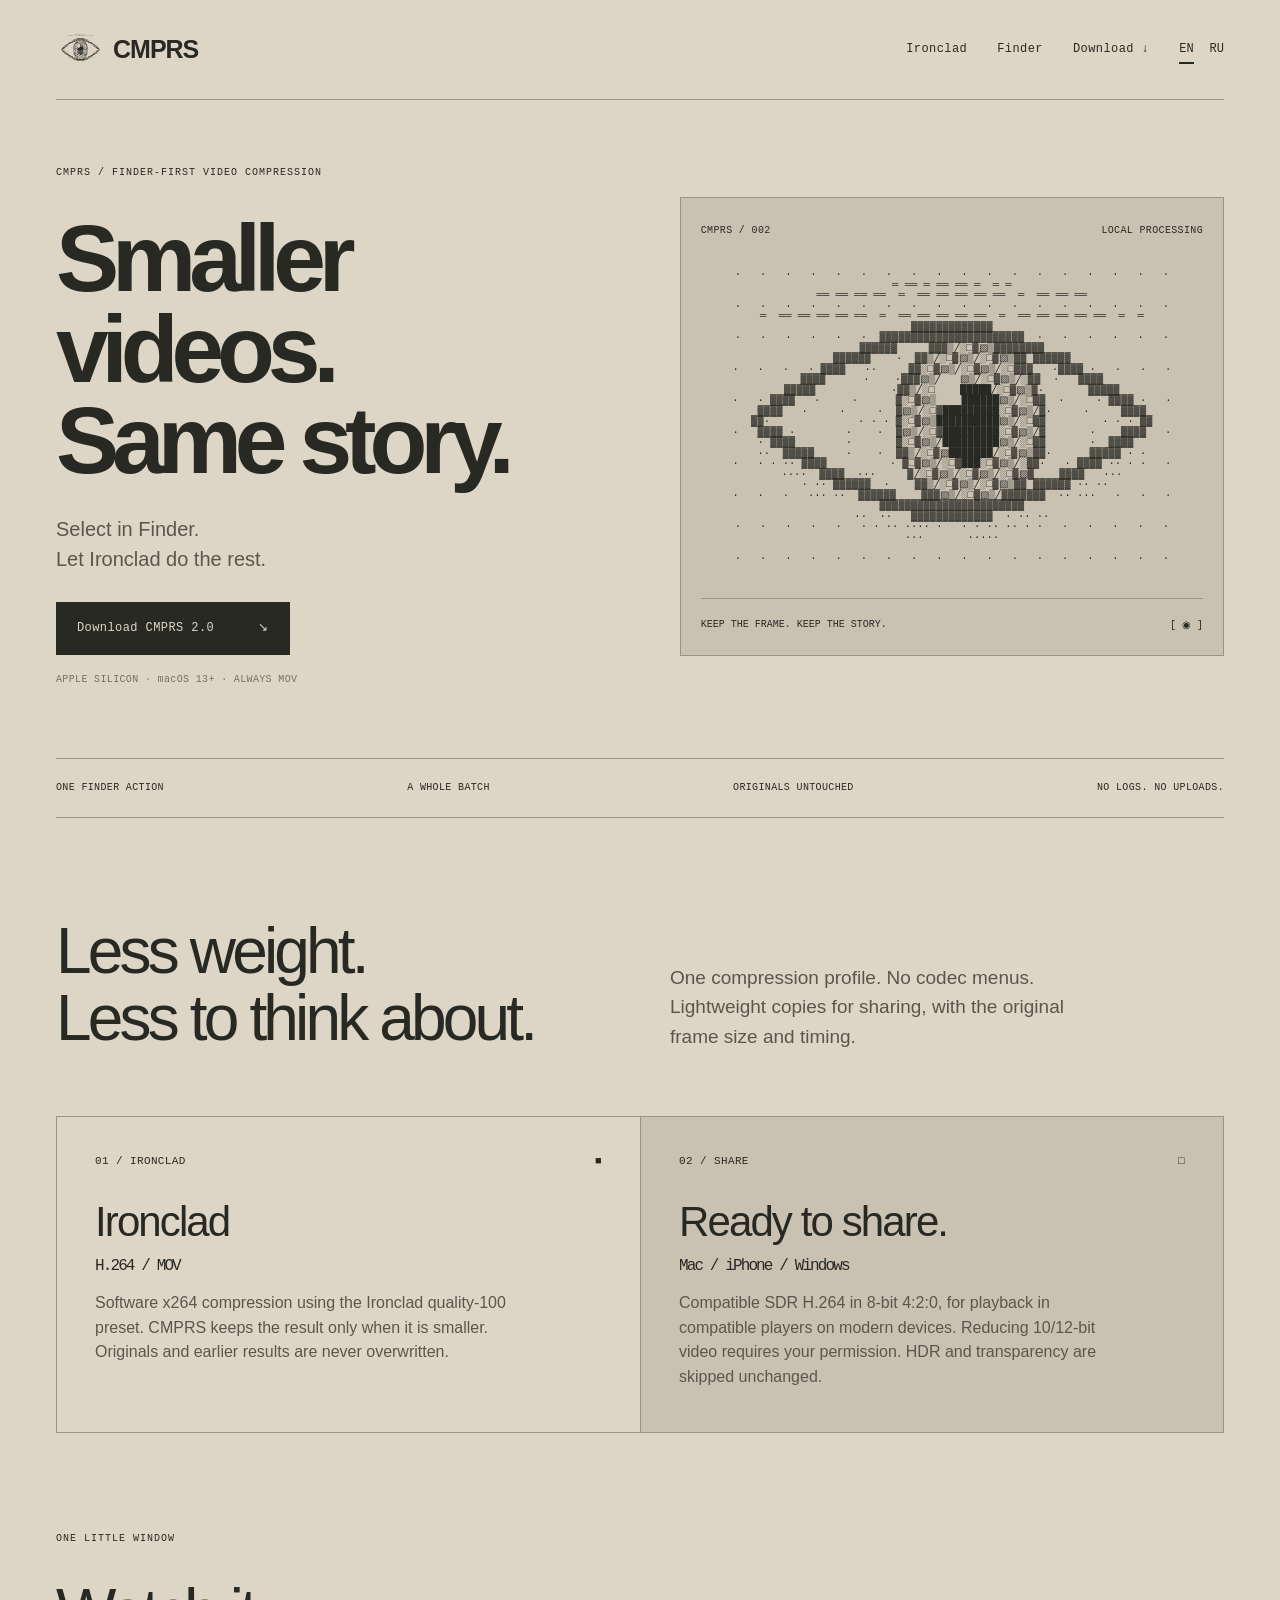
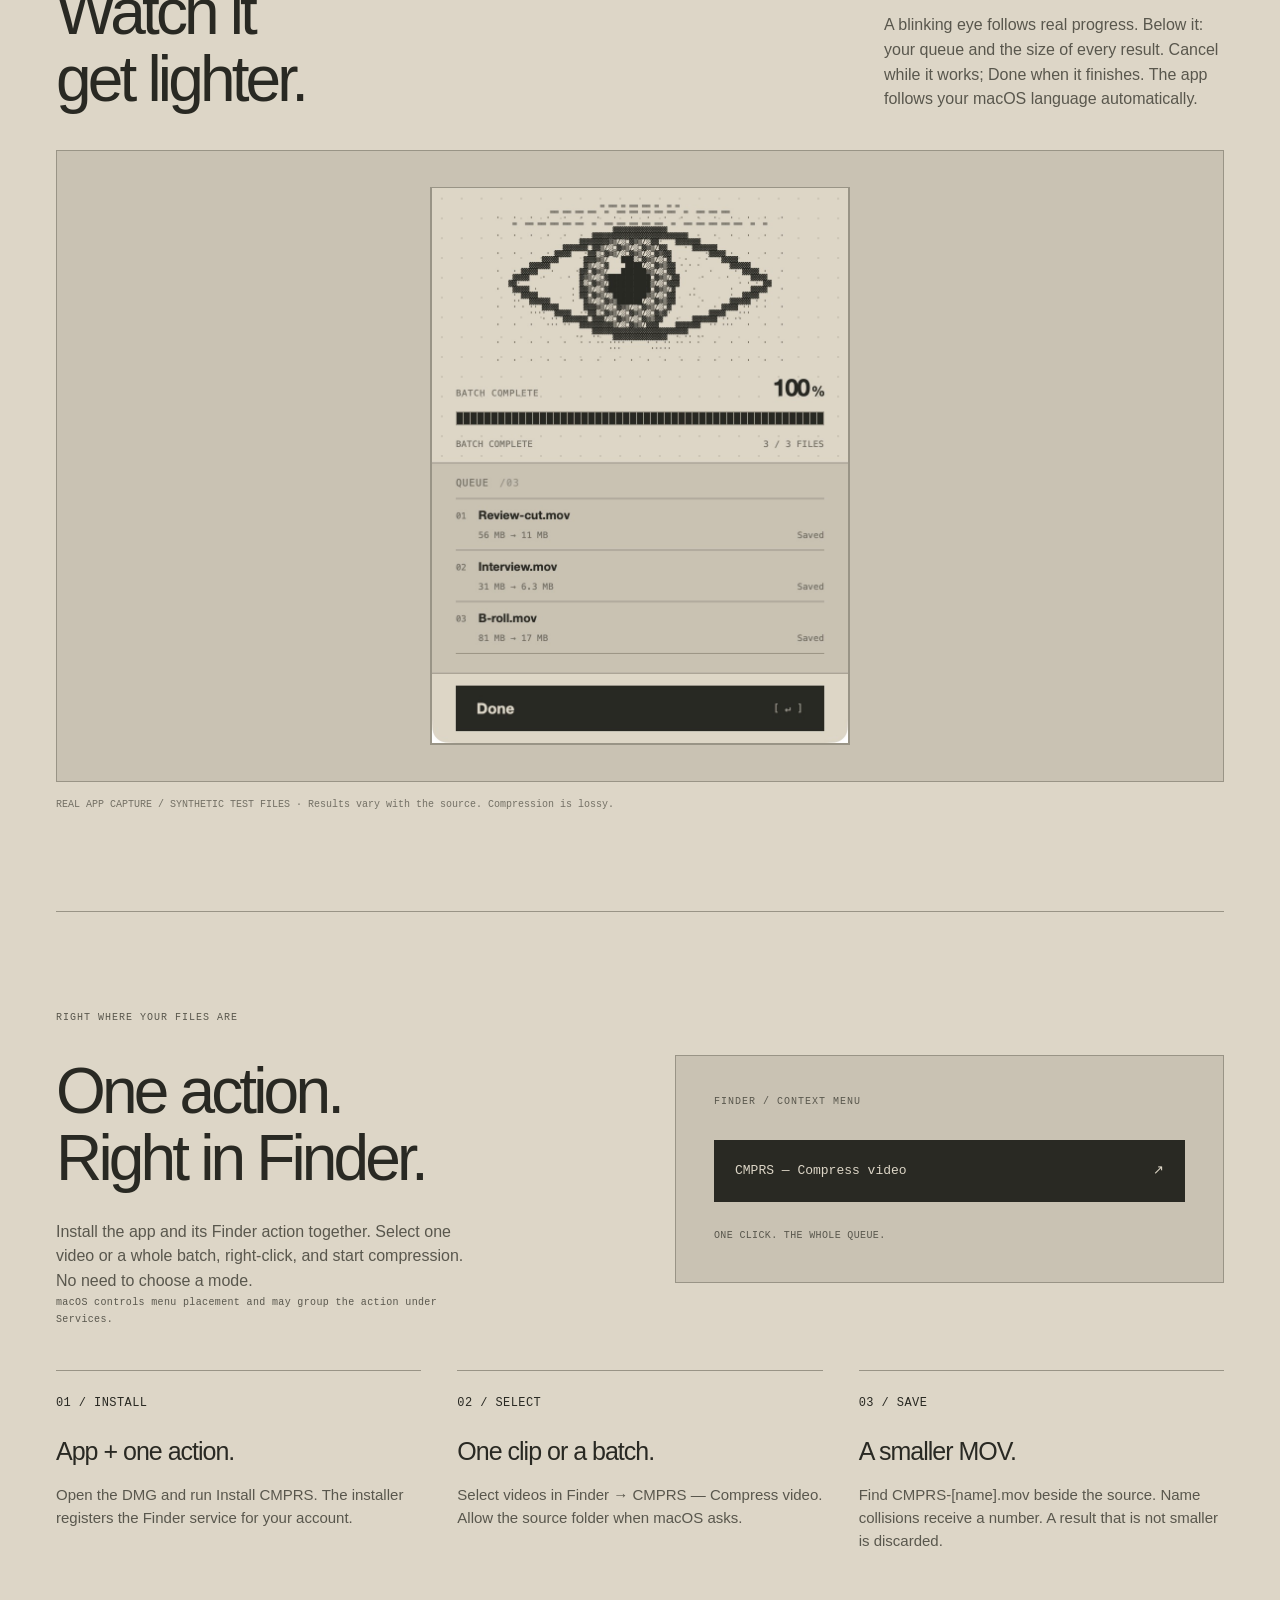
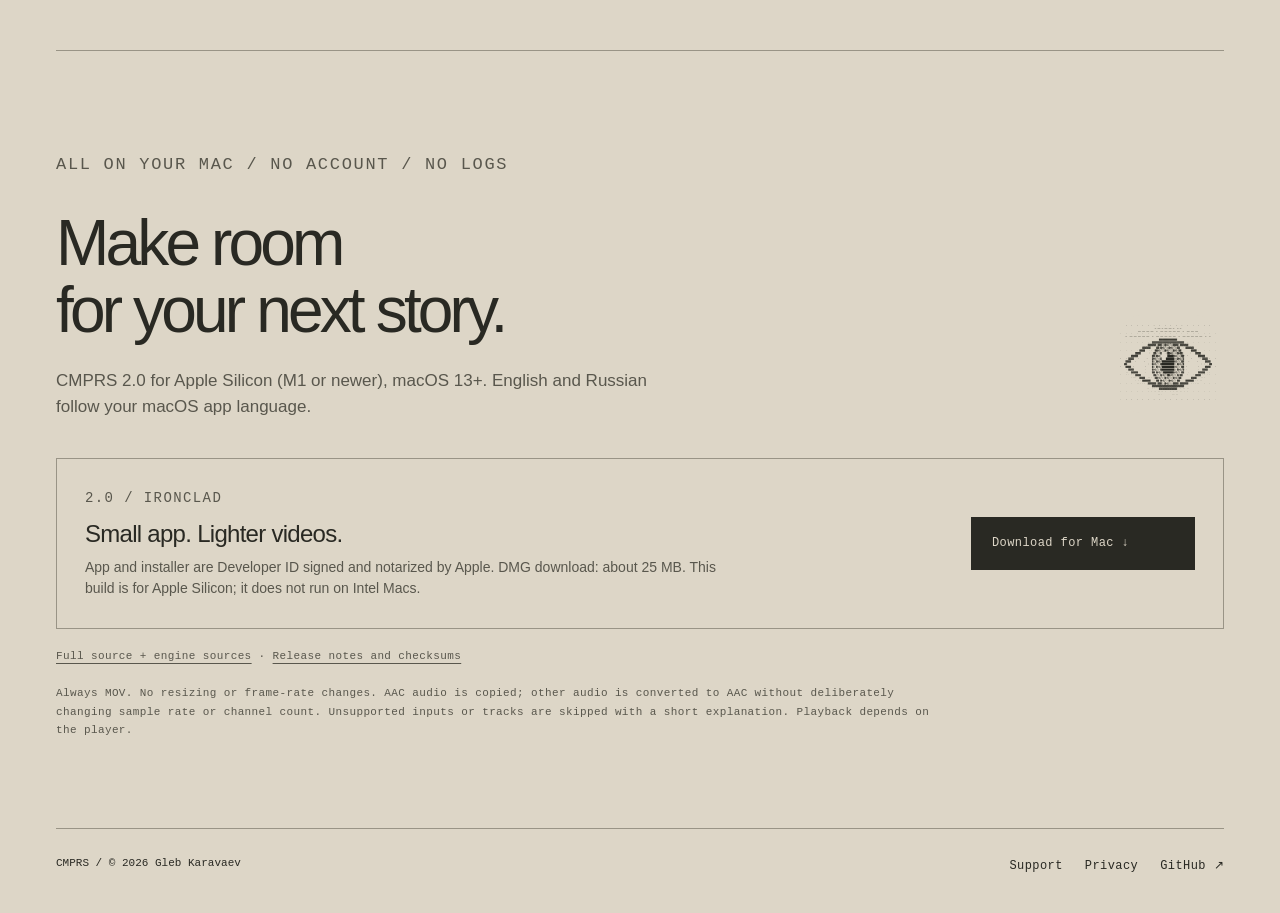
==== commit 02b2bf1f: "Adapt CMPRS website to compact Ironclad app and 2.0 release" ====
--- a/cmprs/index.html
+++ b/cmprs/index.html
@@ -1,9 +1 @@
-<!DOCTYPE html><html lang="en"><head><meta name="color-scheme" content="light"><link rel="canonical" href="https://gleb.day/cmprs/"><link rel="icon" type="image/svg+xml" href="/cmprs/assets/eye-v2.svg"><meta property="og:title" content="CMPRS — Smaller videos. Same story."><meta property="og:description" content="Native batch video compression on Mac. H.264 and HEVC. Always MOV. All on your Mac."><meta property="og:image" content="https://gleb.day/cmprs/assets/share-v2.jpg"><meta property="og:type" content="website"><meta property="og:url" content="https://gleb.day/cmprs/"><meta name="twitter:card" content="summary_large_image"><meta charset="UTF-8"><meta name="viewport" content="width=device-width, initial-scale=1"><title>CMPRS — Smaller videos. Same story.</title><meta name="description" content="Native batch video compression on Mac. H.264 and HEVC, MOV beside untouched originals."><link rel="stylesheet" href="style.css?v=2"></head><body data-page="home"><div class="site">
-<header class="top"><a id="brand-home" class="brand" href="/cmprs/"><img src="assets/eye-v2.svg" alt="CMPRS eye">CMPRS</a><nav><a id="nav-modes" class="desktop" href="#modes"><span data-en="Two modes" data-ru="Два режима">Two modes</span></a><a id="nav-finder" class="desktop" href="#finder">Finder</a><a id="nav-download" href="#download"><span data-en="Get CMPRS ↓" data-ru="Скачать ↓">Get CMPRS ↓</span></a><div class="lang" role="group" aria-label="Language"><button data-language="en" aria-pressed="true">EN</button><button data-language="ru" aria-pressed="false">RU</button></div></nav></header>
-<main><section class="hero"><div><p class="label"><span data-en="CMPRS / NATIVE VIDEO COMPRESSION" data-ru="CMPRS / НАТИВНОЕ СЖАТИЕ ВИДЕО">CMPRS / NATIVE VIDEO COMPRESSION</span></p><h1><span data-en="Smaller videos.&lt;br&gt;Same story." data-ru="Видео легче.&lt;br&gt;Всё на месте.">Smaller videos.<br>Same story.</span></h1><p class="lead"><span data-en="A little less weight.&lt;br&gt;A lot more room for what’s next." data-ru="Меньше мегабайт.&lt;br&gt;Больше места для следующей истории.">A little less weight.<br>A lot more room for what’s next.</span></p><a id="hero-get" class="button" href="#download"><span data-en="Meet CMPRS 2.0" data-ru="Знакомьтесь: CMPRS 2.0">Meet CMPRS 2.0</span> <span>↘</span></a><p class="fine"><span data-en="H.264 + HEVC · ALWAYS MOV · ALL ON YOUR MAC" data-ru="H.264 + HEVC · ВСЕГДА MOV · ВСЁ НА MAC">H.264 + HEVC · ALWAYS MOV · ALL ON YOUR MAC</span></p></div><div class="hero-eye"><div class="mono"><span>CMPRS / 002</span><span><span data-en="LOCAL PROCESSING" data-ru="ОБРАБОТКА НА MAC">LOCAL PROCESSING</span></span></div><pre id="eye" class="eye" role="img" aria-label="Animated ASCII eye" data-label-en="Animated ASCII eye" data-label-ru="Моргающий ASCII-глаз"></pre><div class="eye-caption"><span><span data-en="KEEP THE FRAME. KEEP THE STORY." data-ru="ТОТ ЖЕ КАДР. ТА ЖЕ ИСТОРИЯ.">KEEP THE FRAME. KEEP THE STORY.</span></span><span>[ ◉ ]</span></div></div></section>
-<div class="strip"><span><span data-en="TWO COMPRESSION MODES" data-ru="ДВА РЕЖИМА СЖАТИЯ">TWO COMPRESSION MODES</span></span><span><span data-en="A WHOLE BATCH" data-ru="ЦЕЛАЯ ОЧЕРЕДЬ">A WHOLE BATCH</span></span><span><span data-en="ORIGINALS UNTOUCHED" data-ru="ОРИГИНАЛЫ НЕТРОНУТЫ">ORIGINALS UNTOUCHED</span></span><span><span data-en="NO UPLOADS" data-ru="БЕЗ ЗАГРУЗКИ В СЕТЬ">NO UPLOADS</span></span></div>
-<section id="modes"><div class="intro"><h2><span data-en="Two ways&lt;br&gt;to make room." data-ru="Два способа&lt;br&gt;освободить место.">Two ways<br>to make room.</span></h2><p><span data-en="Keep the frame size and frame timing. Choose the codec that fits where your video is going." data-ru="Сохраняйте размер и тайминг кадров. Выберите кодек под задачу вашего видео.">Keep the frame size and frame timing. Choose the codec that fits where your video is going.</span></p></div><div class="modes"><article class="mode"><div class="mono"><span>01 / H.264</span><span>□</span></div><h3><span data-en="Compatible" data-ru="Совместимый">Compatible</span><small>H.264 / MOV</small></h3><p><span data-en="For easy playback on Mac, iPhone and Windows. 8-bit output, 4:2:0 color sampling. Converting a 10-bit source requires your permission." data-ru="Для воспроизведения на Mac, iPhone и Windows. На выходе 8 бит и 4:2:0. Перевод 10-битного исходника требует вашего разрешения.">For easy playback on Mac, iPhone and Windows. 8-bit output, 4:2:0 color sampling. Converting a 10-bit source requires your permission.</span></p></article><article class="mode"><div class="mono"><span>02 / HEVC</span><span>■</span></div><h3><span data-en="Smaller file" data-ru="Меньше размер">Smaller file</span><small>HEVC / MOV</small></h3><p><span data-en="A more efficient codec, with supported 10-bit kept intact. Windows may need an HEVC extension or compatible player. Output uses 4:2:0." data-ru="Более эффективный кодек с сохранением поддерживаемых 10 бит. На Windows может понадобиться HEVC-кодек или совместимый плеер. На выходе 4:2:0.">A more efficient codec, with supported 10-bit kept intact. Windows may need an HEVC extension or compatible player. Output uses 4:2:0.</span></p></article></div></section>
-<section class="section"><div class="section-head"><div><p class="label"><span data-en="ONE RUN / THE WHOLE QUEUE" data-ru="ОДИН ЗАПУСК / ВСЯ ОЧЕРЕДЬ">ONE RUN / THE WHOLE QUEUE</span></p><h2><span data-en="Drop. Compress.&lt;br&gt;Get on with it." data-ru="Добавьте. Сожмите.&lt;br&gt;Занимайтесь своим.">Drop. Compress.<br>Get on with it.</span></h2></div><p><span data-en="A blinking eye, real progress, and a simple queue. Your Mac handles every file locally." data-ru="Моргающий глаз, реальный прогресс и простая очередь. Каждый файл обрабатывается на вашем Mac.">A blinking eye, real progress, and a simple queue. Your Mac handles every file locally.</span></p></div><figure><div class="product"><img src="assets/results-v2.webp" alt="CMPRS: real HEVC batch completed with two saved MOV results" width="2000" height="1600" loading="lazy"></div><figcaption class="product-caption"><span data-en="REAL APP CAPTURE / 2.0 BETA · Example results depend on the source. Compression is lossy." data-ru="НАСТОЯЩИЙ СНИМОК ПРИЛОЖЕНИЯ / 2.0 BETA · Результат зависит от исходника. Сжатие с потерями.">REAL APP CAPTURE / 2.0 BETA · Example results depend on the source. Compression is lossy.</span></figcaption></figure></section>
-<section id="finder" class="section"><div class="finder"><div><p class="label"><span data-en="RIGHT WHERE YOUR FILES ARE" data-ru="ТАМ, ГДЕ ВАШИ ФАЙЛЫ">RIGHT WHERE YOUR FILES ARE</span></p><h2><span data-en="Two actions.&lt;br&gt;Right in Finder." data-ru="Два действия.&lt;br&gt;Прямо в Finder.">Two actions.<br>Right in Finder.</span></h2><p><span data-en="The website installer adds the app and both Quick Actions together. Select one video or several, then choose your mode." data-ru="Установщик с сайта добавляет приложение и оба быстрых действия вместе. Выделите одно или несколько видео и выберите режим.">The website installer adds the app and both Quick Actions together. Select one video or several, then choose your mode.</span></p><div class="actions">CMPRS — H.264<br>CMPRS — HEVC</div><p><span data-en="Always a MOV. Always beside the source. The CMPRS- prefix keeps results easy to find; originals and previous results stay untouched." data-ru="Всегда MOV. Всегда рядом с исходником. Префикс CMPRS- помогает найти результат. Оригиналы и предыдущие копии не перезаписываются.">Always a MOV. Always beside the source. The CMPRS- prefix keeps results easy to find; originals and previous results stay untouched.</span></p></div><figure><img src="assets/finder-v2.webp" alt="Actual Finder menu showing CMPRS H.264 and CMPRS HEVC Quick Actions" loading="lazy"><figcaption class="product-caption"><span data-en="Finder menu language follows macOS. Website distribution shown." data-ru="Язык меню Finder зависит от macOS. Показана версия с сайта.">Finder menu language follows macOS. Website distribution shown.</span></figcaption></figure></div><div class="steps"><article class="step"><span class="mono">01 / INSTALL</span><h3><span data-en="App + both actions." data-ru="Приложение + действия.">App + both actions.</span></h3><p><span data-en="Open the DMG and run Install CMPRS. If macOS has disabled Finder actions, enable them in Extensions settings." data-ru="Откройте DMG и запустите Install CMPRS. Если macOS отключила действия Finder, включите их в настройках расширений.">Open the DMG and run Install CMPRS. If macOS has disabled Finder actions, enable them in Extensions settings.</span></p></article><article class="step"><span class="mono">02 / SELECT</span><h3><span data-en="One clip or a batch." data-ru="Один ролик или пачка.">One clip or a batch.</span></h3><p><span data-en="Drop videos into CMPRS or select them in Finder → Quick Actions → CMPRS — H.264 / HEVC." data-ru="Перетащите видео в CMPRS или выберите в Finder → Быстрые действия → CMPRS — H.264 / HEVC.">Drop videos into CMPRS or select them in Finder → Quick Actions → CMPRS — H.264 / HEVC.</span></p></article><article class="step"><span class="mono">03 / SAVE</span><h3><span data-en="A smaller MOV." data-ru="Более компактный MOV.">A smaller MOV.</span></h3><p><span data-en="Allow access to the source folder. CMPRS saves a separate result only when it is smaller, and explains files it cannot process." data-ru="Разрешите доступ к папке исходника. CMPRS сохраняет отдельный файл, если он стал меньше, и объясняет пропущенные файлы.">Allow access to the source folder. CMPRS saves a separate result only when it is smaller, and explains files it cannot process.</span></p></article></div></section>
-<section class="download" id="download"><p class="label"><span data-en="ALL ON YOUR MAC / NO ACCOUNT / NO UPLOADS" data-ru="ВСЁ НА MAC / БЕЗ АККАУНТА / БЕЗ ЗАГРУЗОК В СЕТЬ">ALL ON YOUR MAC / NO ACCOUNT / NO UPLOADS</span></p><div class="download-top"><div><h2><span data-en="Make room&lt;br&gt;for your next story." data-ru="Место для&lt;br&gt;следующей истории.">Make room<br>for your next story.</span></h2><p><span data-en="CMPRS 2.0 is a new native compressor for Intel and Apple Silicon Macs running macOS 13 or later." data-ru="CMPRS 2.0 — новый нативный компрессор для Mac с Intel и Apple Silicon на macOS 13 и новее.">CMPRS 2.0 is a new native compressor for Intel and Apple Silicon Macs running macOS 13 or later.</span></p></div><img src="assets/eye-v2.svg" width="112" height="112" alt="CMPRS ASCII eye"></div><div class="download-panel"><div><p class="label">2.0 / BETA</p><strong><span data-en="The new chapter." data-ru="Новая глава.">The new chapter.</span></strong><p><span data-en="The new build is being prepared for public download. Follow releases for availability." data-ru="Новая сборка готовится к публичной загрузке. Следите за её появлением в релизах.">The new build is being prepared for public download. Follow releases for availability.</span></p></div><a id="beta-releases" class="button outline" href="https://github.com/uralsocket/CMPRS/releases"><span data-en="View releases" data-ru="Смотреть релизы">View releases</span> ↗</a></div><p class="fine"><span data-en="Need the previous release? &lt;a id=&quot;legacy-download-en&quot; class=&quot;text-link&quot; href=&quot;https://github.com/uralsocket/CMPRS/releases/tag/v1.0.6&quot;&gt;Legacy 1.0.6 / Ironclad&lt;/a&gt; has the previous engine and interface. The two-mode design shown here belongs to 2.0." data-ru="Нужна прежняя версия? &lt;a id=&quot;legacy-download-ru&quot; class=&quot;text-link&quot; href=&quot;https://github.com/uralsocket/CMPRS/releases/tag/v1.0.6&quot;&gt;Legacy 1.0.6 / Ironclad&lt;/a&gt; использует прежний движок и интерфейс. Два режима и дизайн на этой странице относятся к 2.0.">Need the previous release? <a id="legacy-download-en" class="text-link" href="https://github.com/uralsocket/CMPRS/releases/tag/v1.0.6">Legacy 1.0.6 / Ironclad</a> has the previous engine and interface. The two-mode design shown here belongs to 2.0.</span></p><p class="fine"><span data-en="Compression is lossy, and savings vary. macOS-supported inputs only. HDR, Dolby Vision, alpha and unsupported tracks are refused with an explanation. CMPRS is a Mac app; playback on other platforms depends on their player and codec support." data-ru="Сжатие с потерями, степень сжатия зависит от исходника. Входные форматы — поддерживаемые macOS. HDR, Dolby Vision, прозрачность и неподдерживаемые дорожки не обрабатываются с объяснением причины. CMPRS — приложение для Mac; воспроизведение на других платформах зависит от плеера и кодеков.">Compression is lossy, and savings vary. macOS-supported inputs only. HDR, Dolby Vision, alpha and unsupported tracks are refused with an explanation. CMPRS is a Mac app; playback on other platforms depends on their player and codec support.</span></p></section></main>
-<footer class="footer"><span>CMPRS / © 2026 Gleb Karavaev</span><nav><a id="footer-support" href="/cmprs/support/"><span data-en="Support" data-ru="Поддержка">Support</span></a><a id="footer-privacy" href="/cmprs/privacy/"><span data-en="Privacy" data-ru="Конфиденциальность">Privacy</span></a><a id="footer-source" href="https://github.com/uralsocket/CMPRS">GitHub ↗</a></nav></footer></div><script src="site.js?v=2" defer></script></body></html>+<!doctype html><html lang="en"><head><meta charset="UTF-8"><meta name="viewport" content="width=device-width,initial-scale=1"><meta name="color-scheme" content="light"><title>CMPRS — Smaller videos. Same story.</title><meta name="description" content="Finder-first video compression. Ironclad H.264, always MOV. A compact ASCII eye, batch queue and no logs."><link rel="canonical" href="https://gleb.day/cmprs/"><link rel="icon" type="image/svg+xml" href="/cmprs/assets/eye-v2.svg"><meta property="og:title" content="CMPRS — Smaller videos. Same story."><meta property="og:description" content="Finder-first video compression. Ironclad H.264, always MOV. A compact ASCII eye, batch queue and no logs."><meta property="og:image" content="https://gleb.day/cmprs/assets/share-compact.png"><meta property="og:type" content="website"><meta property="og:url" content="https://gleb.day/cmprs/"><meta name="twitter:card" content="summary"><link rel="stylesheet" href="/cmprs/style.css?v=3"><script src="/cmprs/site.js?v=3" defer></script></head><body data-page="home"><div class="site"><header class="top"><a class="brand" href="/cmprs/"><img src="/cmprs/assets/eye-v2.svg" alt="CMPRS eye">CMPRS</a><nav><a class="desktop" href="/cmprs/#compression">Ironclad</a><a class="desktop" href="/cmprs/#finder">Finder</a><a href="/cmprs/#download"><span data-en="Download ↓" data-ru="Скачать ↓">Download ↓</span></a><div class="lang" role="group" aria-label="Language"><button data-language="en" aria-pressed="true">EN</button><button data-language="ru" aria-pressed="false">RU</button></div></nav></header><main><section class="hero"><div><p class="label">CMPRS / <span data-en="FINDER-FIRST VIDEO COMPRESSION" data-ru="СЖАТИЕ ВИДЕО ИЗ FINDER">FINDER-FIRST VIDEO COMPRESSION</span></p><h1><span data-en="Smaller videos.&lt;br&gt;Same story." data-ru="Видео легче.&lt;br&gt;Всё на месте.">Smaller videos.<br>Same story.</span></h1><p class="lead"><span data-en="Select in Finder.&lt;br&gt;Let Ironclad do the rest." data-ru="Выделите в Finder.&lt;br&gt;Остальное сделает Ironclad.">Select in Finder.<br>Let Ironclad do the rest.</span></p><a class="button" href="https://github.com/uralsocket/CMPRS/releases/download/v2.0.0/CMPRS-2.0.0-AppleSilicon.dmg"><span data-en="Download CMPRS 2.0" data-ru="Скачать CMPRS 2.0">Download CMPRS 2.0</span> <span>↘</span></a><p class="fine"><span data-en="APPLE SILICON · macOS 13+ · ALWAYS MOV" data-ru="APPLE SILICON · macOS 13+ · ВСЕГДА MOV">APPLE SILICON · macOS 13+ · ALWAYS MOV</span></p></div><div class="hero-eye"><div class="mono"><span>CMPRS / 002</span><span><span data-en="LOCAL PROCESSING" data-ru="ОБРАБОТКА НА MAC">LOCAL PROCESSING</span></span></div><pre id="eye" class="eye" role="img" aria-label="Animated ASCII eye" data-label-en="Animated ASCII eye" data-label-ru="Моргающий ASCII-глаз"></pre><div class="eye-caption"><span><span data-en="KEEP THE FRAME. KEEP THE STORY." data-ru="ТОТ ЖЕ КАДР. ТА ЖЕ ИСТОРИЯ.">KEEP THE FRAME. KEEP THE STORY.</span></span><span>[ ◉ ]</span></div></div></section><div class="strip"><span><span data-en="ONE FINDER ACTION" data-ru="ОДНО ДЕЙСТВИЕ FINDER">ONE FINDER ACTION</span></span><span><span data-en="A WHOLE BATCH" data-ru="ЦЕЛАЯ ОЧЕРЕДЬ">A WHOLE BATCH</span></span><span><span data-en="ORIGINALS UNTOUCHED" data-ru="ОРИГИНАЛЫ НЕТРОНУТЫ">ORIGINALS UNTOUCHED</span></span><span><span data-en="NO LOGS. NO UPLOADS." data-ru="БЕЗ ЖУРНАЛОВ И ЗАГРУЗОК В СЕТЬ.">NO LOGS. NO UPLOADS.</span></span></div><section id="compression"><div class="intro"><h2><span data-en="Less weight.&lt;br&gt;Less to think about." data-ru="Меньше вес.&lt;br&gt;Меньше настроек.">Less weight.<br>Less to think about.</span></h2><p><span data-en="One compression profile. No codec menus. Lightweight copies for sharing, with the original frame size and timing." data-ru="Один профиль сжатия, без меню кодеков. Лёгкие копии для пересылки с исходным размером и таймингом кадров.">One compression profile. No codec menus. Lightweight copies for sharing, with the original frame size and timing.</span></p></div><div class="modes"><article class="mode"><div class="mono"><span>01 / IRONCLAD</span><span>■</span></div><h3>Ironclad<small>H.264 / MOV</small></h3><p><span data-en="Software x264 compression using the Ironclad quality-100 preset. CMPRS keeps the result only when it is smaller. Originals and earlier results are never overwritten." data-ru="Программное сжатие x264 с настройками Ironclad quality 100. CMPRS сохраняет результат, только если он стал меньше. Оригиналы и предыдущие копии не перезаписываются.">Software x264 compression using the Ironclad quality-100 preset. CMPRS keeps the result only when it is smaller. Originals and earlier results are never overwritten.</span></p></article><article class="mode"><div class="mono"><span>02 / SHARE</span><span>□</span></div><h3><span data-en="Ready to share." data-ru="Готово к отправке.">Ready to share.</span><small>Mac / iPhone / Windows</small></h3><p><span data-en="Compatible SDR H.264 in 8-bit 4:2:0, for playback in compatible players on modern devices. Reducing 10/12-bit video requires your permission. HDR and transparency are skipped unchanged." data-ru="Совместимый SDR H.264, 8 бит 4:2:0 — для подходящих плееров на современных устройствах. Перевод 10/12 бит требует разрешения. HDR и прозрачность пропускаются без изменения.">Compatible SDR H.264 in 8-bit 4:2:0, for playback in compatible players on modern devices. Reducing 10/12-bit video requires your permission. HDR and transparency are skipped unchanged.</span></p></article></div></section><section class="section product-section"><div class="section-head"><div><p class="label"><span data-en="ONE LITTLE WINDOW" data-ru="ОДНО МАЛЕНЬКОЕ ОКНО">ONE LITTLE WINDOW</span></p><h2><span data-en="Watch it&lt;br&gt;get lighter." data-ru="На глазах&lt;br&gt;становится легче.">Watch it<br>get lighter.</span></h2></div><p><span data-en="A blinking eye follows real progress. Below it: your queue and the size of every result. Cancel while it works; Done when it finishes. The app follows your macOS language automatically." data-ru="Моргающий глаз следит за реальным прогрессом. Под ним — очередь и размер каждого результата. «Отмена» во время работы, «Готово» после. Язык приложения автоматически выбирается по macOS.">A blinking eye follows real progress. Below it: your queue and the size of every result. Cancel while it works; Done when it finishes. The app follows your macOS language automatically.</span></p></div><figure><div class="product compact-product"><div class="capture"><img src="/cmprs/assets/app-compact-en.png" alt="CMPRS 2.0: completed batch with three separate MOV results" width="840" height="1184" loading="lazy"></div></div><figcaption class="product-caption"><span data-en="REAL APP CAPTURE / SYNTHETIC TEST FILES · Results vary with the source. Compression is lossy." data-ru="НАСТОЯЩИЙ СНИМОК ПРИЛОЖЕНИЯ / ТЕСТОВЫЕ ФАЙЛЫ · Результат зависит от исходника. Сжатие с потерями.">REAL APP CAPTURE / SYNTHETIC TEST FILES · Results vary with the source. Compression is lossy.</span></figcaption></figure></section><section id="finder" class="section"><div class="finder"><div><p class="label"><span data-en="RIGHT WHERE YOUR FILES ARE" data-ru="ТАМ, ГДЕ ВАШИ ФАЙЛЫ">RIGHT WHERE YOUR FILES ARE</span></p><h2><span data-en="One action.&lt;br&gt;Right in Finder." data-ru="Одно действие.&lt;br&gt;Прямо в Finder.">One action.<br>Right in Finder.</span></h2><p><span data-en="Install the app and its Finder action together. Select one video or a whole batch, right-click, and start compression. No need to choose a mode." data-ru="Приложение и действие Finder устанавливаются вместе. Выделите один ролик или целую пачку, нажмите правую кнопку и запустите сжатие. Режим выбирать не нужно.">Install the app and its Finder action together. Select one video or a whole batch, right-click, and start compression. No need to choose a mode.</span></p><p class="fine"><span data-en="macOS controls menu placement and may group the action under Services." data-ru="macOS управляет расположением пункта и может поместить его в подменю «Службы».">macOS controls menu placement and may group the action under Services.</span></p></div><div class="finder-card"><p class="label">FINDER / <span data-en="CONTEXT MENU" data-ru="КОНТЕКСТНОЕ МЕНЮ">CONTEXT MENU</span></p><div class="finder-action"><span data-en="CMPRS — Compress video" data-ru="CMPRS — Сжать видео">CMPRS — Compress video</span> <span>↗</span></div><p class="fine"><span data-en="ONE CLICK. THE WHOLE QUEUE." data-ru="ОДИН КЛИК. ВСЯ ОЧЕРЕДЬ.">ONE CLICK. THE WHOLE QUEUE.</span></p></div></div><div class="steps"><article class="step"><span class="mono">01 / INSTALL</span><h3><span data-en="App + one action." data-ru="Приложение + действие.">App + one action.</span></h3><p><span data-en="Open the DMG and run Install CMPRS. The installer registers the Finder service for your account." data-ru="Откройте DMG и запустите Install CMPRS. Установщик зарегистрирует службу Finder для вашего аккаунта.">Open the DMG and run Install CMPRS. The installer registers the Finder service for your account.</span></p></article><article class="step"><span class="mono">02 / SELECT</span><h3><span data-en="One clip or a batch." data-ru="Один ролик или пачка.">One clip or a batch.</span></h3><p><span data-en="Select videos in Finder → CMPRS — Compress video. Allow the source folder when macOS asks." data-ru="Выберите видео в Finder → CMPRS — Сжать видео. Разрешите папку исходников при запросе macOS.">Select videos in Finder → CMPRS — Compress video. Allow the source folder when macOS asks.</span></p></article><article class="step"><span class="mono">03 / SAVE</span><h3><span data-en="A smaller MOV." data-ru="Более компактный MOV.">A smaller MOV.</span></h3><p><span data-en="Find CMPRS-[name].mov beside the source. Name collisions receive a number. A result that is not smaller is discarded." data-ru="Найдите CMPRS-[имя].mov рядом с исходником. При совпадении имён добавляется номер. Результат без экономии места не сохраняется.">Find CMPRS-[name].mov beside the source. Name collisions receive a number. A result that is not smaller is discarded.</span></p></article></div></section><section class="download" id="download"><p class="label"><span data-en="ALL ON YOUR MAC / NO ACCOUNT / NO LOGS" data-ru="ВСЁ НА MAC / БЕЗ АККАУНТА / БЕЗ ЖУРНАЛОВ">ALL ON YOUR MAC / NO ACCOUNT / NO LOGS</span></p><div class="download-top"><div><h2><span data-en="Make room&lt;br&gt;for your next story." data-ru="Место для&lt;br&gt;следующей истории.">Make room<br>for your next story.</span></h2><p><span data-en="CMPRS 2.0 for Apple Silicon (M1 or newer), macOS 13+. English and Russian follow your macOS app language." data-ru="CMPRS 2.0 для Apple Silicon (M1 и новее), macOS 13+. Английский или русский — по языку приложения в macOS.">CMPRS 2.0 for Apple Silicon (M1 or newer), macOS 13+. English and Russian follow your macOS app language.</span></p></div><img src="/cmprs/assets/eye-v2.svg" width="112" height="112" alt="CMPRS ASCII eye"></div><div class="download-panel"><div><p class="label">2.0 / IRONCLAD</p><strong><span data-en="Small app. Lighter videos." data-ru="Маленькое приложение. Лёгкие видео.">Small app. Lighter videos.</span></strong><p><span data-en="App and installer are Developer ID signed and notarized by Apple. DMG download: about 25 MB. This build is for Apple Silicon; it does not run on Intel Macs." data-ru="Приложение и установщик подписаны Developer ID и прошли нотарификацию Apple. DMG — около 25 МБ. Эта сборка для Apple Silicon и не запускается на Intel Mac.">App and installer are Developer ID signed and notarized by Apple. DMG download: about 25 MB. This build is for Apple Silicon; it does not run on Intel Macs.</span></p></div><a class="button" href="https://github.com/uralsocket/CMPRS/releases/download/v2.0.0/CMPRS-2.0.0-AppleSilicon.dmg"><span data-en="Download for Mac ↓" data-ru="Скачать для Mac ↓">Download for Mac ↓</span></a></div><p class="fine"><a class="text-link" href="https://github.com/uralsocket/CMPRS/releases/download/v2.0.0/CMPRS-Source-2.0.0.zip"><span data-en="Full source + engine sources" data-ru="Полные исходники + исходники кодировщика">Full source + engine sources</span></a> · <a class="text-link" href="https://github.com/uralsocket/CMPRS/releases/tag/v2.0.0"><span data-en="Release notes and checksums" data-ru="Изменения и контрольные суммы">Release notes and checksums</span></a></p><p class="fine"><span data-en="Always MOV. No resizing or frame-rate changes. AAC audio is copied; other audio is converted to AAC without deliberately changing sample rate or channel count. Unsupported inputs or tracks are skipped with a short explanation. Playback depends on the player." data-ru="Всегда MOV. Без изменения разрешения и частоты кадров. AAC копируется, остальное аудио переводится в AAC без намеренного изменения частоты дискретизации и числа каналов. Неподдерживаемые файлы и дорожки пропускаются с кратким объяснением. Воспроизведение зависит от плеера.">Always MOV. No resizing or frame-rate changes. AAC audio is copied; other audio is converted to AAC without deliberately changing sample rate or channel count. Unsupported inputs or tracks are skipped with a short explanation. Playback depends on the player.</span></p></section></main><footer class="footer"><span>CMPRS / © 2026 Gleb Karavaev</span><nav><a href="/cmprs/support/"><span data-en="Support" data-ru="Поддержка">Support</span></a><a href="/cmprs/privacy/"><span data-en="Privacy" data-ru="Конфиденциальность">Privacy</span></a><a href="https://github.com/uralsocket/CMPRS">GitHub ↗</a></nav></footer></div></body></html>
--- a/cmprs/style.css
+++ b/cmprs/style.css
@@ -2,3 +2,5 @@
 :root{color-scheme:light}[hidden]{display:none!important}.policy-wrap{max-width:850px;padding:66px 0 80px}.policy-wrap h2{font-size:36px;margin:38px 0 18px}.policy-wrap h3{font-size:23px;letter-spacing:-.025em;margin:30px 0 12px}.policy-wrap p{color:#59574d;margin-bottom:18px}.policy-wrap a{text-decoration:underline;text-underline-offset:4px}.policy-wrap .lead{max-width:680px}.policy-wrap .label{color:#737065}.policy-wrap h1{font-size:clamp(50px,6vw,86px);margin-bottom:28px}.policy-wrap .meta{font:12px Menlo,monospace;margin:22px 0 36px}.policy-wrap details{border-top:1px solid #999486;padding:20px 0}.policy-wrap summary{font-size:21px;font-weight:500;cursor:pointer;line-height:1.4}.policy-wrap details p{margin:16px 0 0}.policy-wrap code{font:14px Menlo,monospace;overflow-wrap:anywhere}.policy-wrap .button{margin:12px 0 20px}.policy-wrap .button span{color:#ddd6c7}.policy-wrap .button{color:#ddd6c7}.policy-wrap .button.outline{color:#292923}.policy-wrap .button.outline span{color:#292923}.policy-wrap .contact{font:13px Menlo,monospace}.policy-wrap ol{padding-left:22px;color:#59574d}.policy-wrap li{margin:12px 0}.policy-wrap strong{color:#292923}.policy-wrap .label{margin-bottom:24px}.hero-eye{min-width:0}.top{gap:16px}@media(max-width:420px){.brand{font-size:22px}.brand img{width:38px;height:38px}.top nav{gap:14px}.site{padding:0 20px}.policy-wrap{padding-top:45px}.policy-wrap h1{font-size:48px}.policy-wrap summary{font-size:19px}}
 
 @media(max-width:850px){body[data-page="support"] .top nav>a,body[data-page="privacy"] .top nav>a{display:none}}
+
+.compact-product{display:flex;justify-content:center;padding:36px;background:#c9c2b3}.compact-product .capture{width:420px;max-width:100%;overflow:hidden;border:1px solid #999486}.compact-product .capture img{width:100%;height:auto;display:block;margin-top:-32px}.finder-card{align-self:center;border:1px solid #999486;padding:38px;background:#c9c2b3;background-image:radial-gradient(#99948666 .65px,transparent .65px);background-size:20px 20px}.finder-card .label{margin-bottom:30px}.finder-action{border:1px solid #292923;background:#292923;color:#ddd6c7;display:flex;justify-content:space-between;gap:24px;padding:20px;font:13px/1.5 Menlo,monospace}.finder-card .fine{margin-top:25px}.download-panel p{max-width:650px}.download .fine{margin-top:18px}@media(max-width:700px){.compact-product{padding:20px 12px}.compact-product .capture img{margin-top:-25px}.finder-card{padding:25px 18px}.finder-action{font-size:11px;padding:15px}.strip{flex-wrap:wrap}}
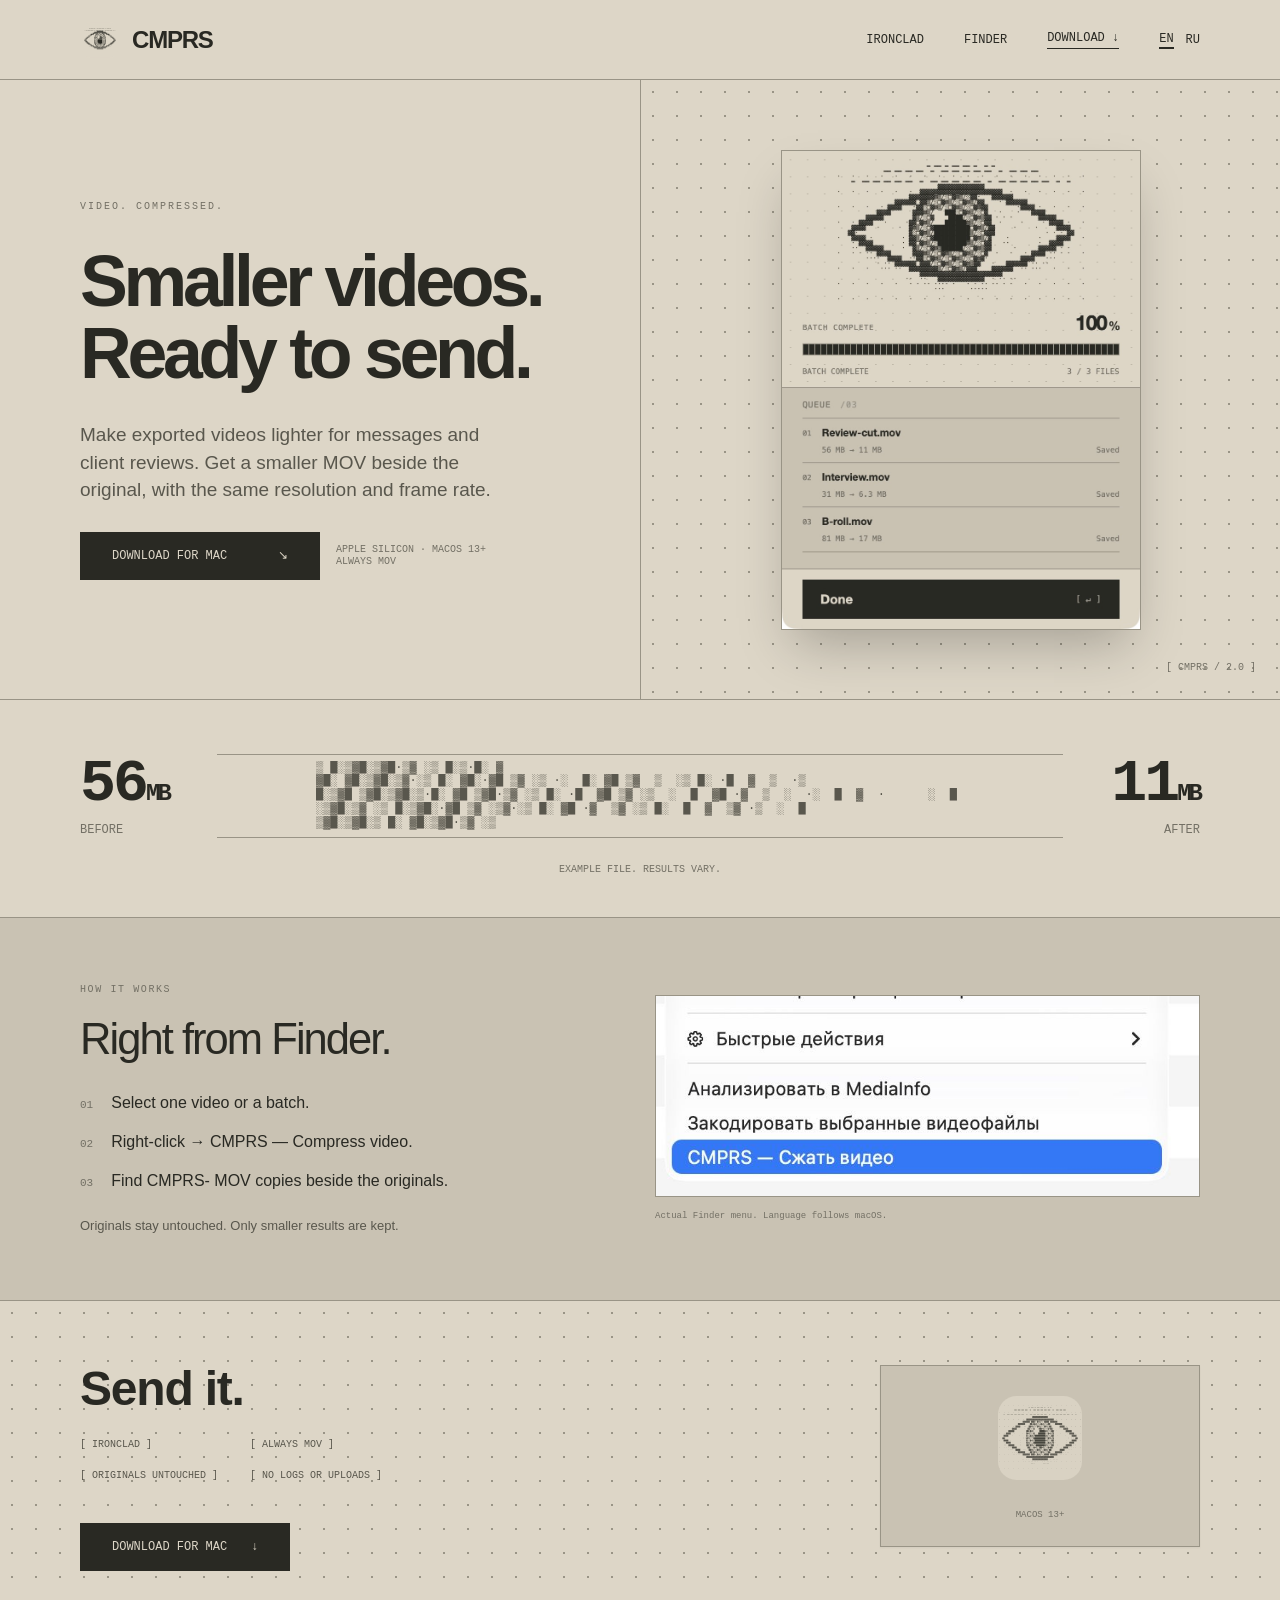
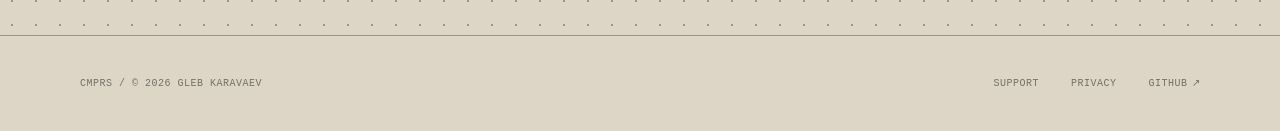
==== commit 0f1caf3c: "Publish visual CMPRS landing with clear explanation, Finder guide and React ASCII" ====
--- a/cmprs/index.html
+++ b/cmprs/index.html
@@ -1 +1 @@
-<!doctype html><html lang="en"><head><meta charset="UTF-8"><meta name="viewport" content="width=device-width,initial-scale=1"><meta name="color-scheme" content="light"><title>CMPRS — Smaller videos. Same story.</title><meta name="description" content="Finder-first video compression. Ironclad H.264, always MOV. A compact ASCII eye, batch queue and no logs."><link rel="canonical" href="https://gleb.day/cmprs/"><link rel="icon" type="image/svg+xml" href="/cmprs/assets/eye-v2.svg"><meta property="og:title" content="CMPRS — Smaller videos. Same story."><meta property="og:description" content="Finder-first video compression. Ironclad H.264, always MOV. A compact ASCII eye, batch queue and no logs."><meta property="og:image" content="https://gleb.day/cmprs/assets/share-compact.png"><meta property="og:type" content="website"><meta property="og:url" content="https://gleb.day/cmprs/"><meta name="twitter:card" content="summary"><link rel="stylesheet" href="/cmprs/style.css?v=3"><script src="/cmprs/site.js?v=3" defer></script></head><body data-page="home"><div class="site"><header class="top"><a class="brand" href="/cmprs/"><img src="/cmprs/assets/eye-v2.svg" alt="CMPRS eye">CMPRS</a><nav><a class="desktop" href="/cmprs/#compression">Ironclad</a><a class="desktop" href="/cmprs/#finder">Finder</a><a href="/cmprs/#download"><span data-en="Download ↓" data-ru="Скачать ↓">Download ↓</span></a><div class="lang" role="group" aria-label="Language"><button data-language="en" aria-pressed="true">EN</button><button data-language="ru" aria-pressed="false">RU</button></div></nav></header><main><section class="hero"><div><p class="label">CMPRS / <span data-en="FINDER-FIRST VIDEO COMPRESSION" data-ru="СЖАТИЕ ВИДЕО ИЗ FINDER">FINDER-FIRST VIDEO COMPRESSION</span></p><h1><span data-en="Smaller videos.&lt;br&gt;Same story." data-ru="Видео легче.&lt;br&gt;Всё на месте.">Smaller videos.<br>Same story.</span></h1><p class="lead"><span data-en="Select in Finder.&lt;br&gt;Let Ironclad do the rest." data-ru="Выделите в Finder.&lt;br&gt;Остальное сделает Ironclad.">Select in Finder.<br>Let Ironclad do the rest.</span></p><a class="button" href="https://github.com/uralsocket/CMPRS/releases/download/v2.0.0/CMPRS-2.0.0-AppleSilicon.dmg"><span data-en="Download CMPRS 2.0" data-ru="Скачать CMPRS 2.0">Download CMPRS 2.0</span> <span>↘</span></a><p class="fine"><span data-en="APPLE SILICON · macOS 13+ · ALWAYS MOV" data-ru="APPLE SILICON · macOS 13+ · ВСЕГДА MOV">APPLE SILICON · macOS 13+ · ALWAYS MOV</span></p></div><div class="hero-eye"><div class="mono"><span>CMPRS / 002</span><span><span data-en="LOCAL PROCESSING" data-ru="ОБРАБОТКА НА MAC">LOCAL PROCESSING</span></span></div><pre id="eye" class="eye" role="img" aria-label="Animated ASCII eye" data-label-en="Animated ASCII eye" data-label-ru="Моргающий ASCII-глаз"></pre><div class="eye-caption"><span><span data-en="KEEP THE FRAME. KEEP THE STORY." data-ru="ТОТ ЖЕ КАДР. ТА ЖЕ ИСТОРИЯ.">KEEP THE FRAME. KEEP THE STORY.</span></span><span>[ ◉ ]</span></div></div></section><div class="strip"><span><span data-en="ONE FINDER ACTION" data-ru="ОДНО ДЕЙСТВИЕ FINDER">ONE FINDER ACTION</span></span><span><span data-en="A WHOLE BATCH" data-ru="ЦЕЛАЯ ОЧЕРЕДЬ">A WHOLE BATCH</span></span><span><span data-en="ORIGINALS UNTOUCHED" data-ru="ОРИГИНАЛЫ НЕТРОНУТЫ">ORIGINALS UNTOUCHED</span></span><span><span data-en="NO LOGS. NO UPLOADS." data-ru="БЕЗ ЖУРНАЛОВ И ЗАГРУЗОК В СЕТЬ.">NO LOGS. NO UPLOADS.</span></span></div><section id="compression"><div class="intro"><h2><span data-en="Less weight.&lt;br&gt;Less to think about." data-ru="Меньше вес.&lt;br&gt;Меньше настроек.">Less weight.<br>Less to think about.</span></h2><p><span data-en="One compression profile. No codec menus. Lightweight copies for sharing, with the original frame size and timing." data-ru="Один профиль сжатия, без меню кодеков. Лёгкие копии для пересылки с исходным размером и таймингом кадров.">One compression profile. No codec menus. Lightweight copies for sharing, with the original frame size and timing.</span></p></div><div class="modes"><article class="mode"><div class="mono"><span>01 / IRONCLAD</span><span>■</span></div><h3>Ironclad<small>H.264 / MOV</small></h3><p><span data-en="Software x264 compression using the Ironclad quality-100 preset. CMPRS keeps the result only when it is smaller. Originals and earlier results are never overwritten." data-ru="Программное сжатие x264 с настройками Ironclad quality 100. CMPRS сохраняет результат, только если он стал меньше. Оригиналы и предыдущие копии не перезаписываются.">Software x264 compression using the Ironclad quality-100 preset. CMPRS keeps the result only when it is smaller. Originals and earlier results are never overwritten.</span></p></article><article class="mode"><div class="mono"><span>02 / SHARE</span><span>□</span></div><h3><span data-en="Ready to share." data-ru="Готово к отправке.">Ready to share.</span><small>Mac / iPhone / Windows</small></h3><p><span data-en="Compatible SDR H.264 in 8-bit 4:2:0, for playback in compatible players on modern devices. Reducing 10/12-bit video requires your permission. HDR and transparency are skipped unchanged." data-ru="Совместимый SDR H.264, 8 бит 4:2:0 — для подходящих плееров на современных устройствах. Перевод 10/12 бит требует разрешения. HDR и прозрачность пропускаются без изменения.">Compatible SDR H.264 in 8-bit 4:2:0, for playback in compatible players on modern devices. Reducing 10/12-bit video requires your permission. HDR and transparency are skipped unchanged.</span></p></article></div></section><section class="section product-section"><div class="section-head"><div><p class="label"><span data-en="ONE LITTLE WINDOW" data-ru="ОДНО МАЛЕНЬКОЕ ОКНО">ONE LITTLE WINDOW</span></p><h2><span data-en="Watch it&lt;br&gt;get lighter." data-ru="На глазах&lt;br&gt;становится легче.">Watch it<br>get lighter.</span></h2></div><p><span data-en="A blinking eye follows real progress. Below it: your queue and the size of every result. Cancel while it works; Done when it finishes. The app follows your macOS language automatically." data-ru="Моргающий глаз следит за реальным прогрессом. Под ним — очередь и размер каждого результата. «Отмена» во время работы, «Готово» после. Язык приложения автоматически выбирается по macOS.">A blinking eye follows real progress. Below it: your queue and the size of every result. Cancel while it works; Done when it finishes. The app follows your macOS language automatically.</span></p></div><figure><div class="product compact-product"><div class="capture"><img src="/cmprs/assets/app-compact-en.png" alt="CMPRS 2.0: completed batch with three separate MOV results" width="840" height="1184" loading="lazy"></div></div><figcaption class="product-caption"><span data-en="REAL APP CAPTURE / SYNTHETIC TEST FILES · Results vary with the source. Compression is lossy." data-ru="НАСТОЯЩИЙ СНИМОК ПРИЛОЖЕНИЯ / ТЕСТОВЫЕ ФАЙЛЫ · Результат зависит от исходника. Сжатие с потерями.">REAL APP CAPTURE / SYNTHETIC TEST FILES · Results vary with the source. Compression is lossy.</span></figcaption></figure></section><section id="finder" class="section"><div class="finder"><div><p class="label"><span data-en="RIGHT WHERE YOUR FILES ARE" data-ru="ТАМ, ГДЕ ВАШИ ФАЙЛЫ">RIGHT WHERE YOUR FILES ARE</span></p><h2><span data-en="One action.&lt;br&gt;Right in Finder." data-ru="Одно действие.&lt;br&gt;Прямо в Finder.">One action.<br>Right in Finder.</span></h2><p><span data-en="Install the app and its Finder action together. Select one video or a whole batch, right-click, and start compression. No need to choose a mode." data-ru="Приложение и действие Finder устанавливаются вместе. Выделите один ролик или целую пачку, нажмите правую кнопку и запустите сжатие. Режим выбирать не нужно.">Install the app and its Finder action together. Select one video or a whole batch, right-click, and start compression. No need to choose a mode.</span></p><p class="fine"><span data-en="macOS controls menu placement and may group the action under Services." data-ru="macOS управляет расположением пункта и может поместить его в подменю «Службы».">macOS controls menu placement and may group the action under Services.</span></p></div><div class="finder-card"><p class="label">FINDER / <span data-en="CONTEXT MENU" data-ru="КОНТЕКСТНОЕ МЕНЮ">CONTEXT MENU</span></p><div class="finder-action"><span data-en="CMPRS — Compress video" data-ru="CMPRS — Сжать видео">CMPRS — Compress video</span> <span>↗</span></div><p class="fine"><span data-en="ONE CLICK. THE WHOLE QUEUE." data-ru="ОДИН КЛИК. ВСЯ ОЧЕРЕДЬ.">ONE CLICK. THE WHOLE QUEUE.</span></p></div></div><div class="steps"><article class="step"><span class="mono">01 / INSTALL</span><h3><span data-en="App + one action." data-ru="Приложение + действие.">App + one action.</span></h3><p><span data-en="Open the DMG and run Install CMPRS. The installer registers the Finder service for your account." data-ru="Откройте DMG и запустите Install CMPRS. Установщик зарегистрирует службу Finder для вашего аккаунта.">Open the DMG and run Install CMPRS. The installer registers the Finder service for your account.</span></p></article><article class="step"><span class="mono">02 / SELECT</span><h3><span data-en="One clip or a batch." data-ru="Один ролик или пачка.">One clip or a batch.</span></h3><p><span data-en="Select videos in Finder → CMPRS — Compress video. Allow the source folder when macOS asks." data-ru="Выберите видео в Finder → CMPRS — Сжать видео. Разрешите папку исходников при запросе macOS.">Select videos in Finder → CMPRS — Compress video. Allow the source folder when macOS asks.</span></p></article><article class="step"><span class="mono">03 / SAVE</span><h3><span data-en="A smaller MOV." data-ru="Более компактный MOV.">A smaller MOV.</span></h3><p><span data-en="Find CMPRS-[name].mov beside the source. Name collisions receive a number. A result that is not smaller is discarded." data-ru="Найдите CMPRS-[имя].mov рядом с исходником. При совпадении имён добавляется номер. Результат без экономии места не сохраняется.">Find CMPRS-[name].mov beside the source. Name collisions receive a number. A result that is not smaller is discarded.</span></p></article></div></section><section class="download" id="download"><p class="label"><span data-en="ALL ON YOUR MAC / NO ACCOUNT / NO LOGS" data-ru="ВСЁ НА MAC / БЕЗ АККАУНТА / БЕЗ ЖУРНАЛОВ">ALL ON YOUR MAC / NO ACCOUNT / NO LOGS</span></p><div class="download-top"><div><h2><span data-en="Make room&lt;br&gt;for your next story." data-ru="Место для&lt;br&gt;следующей истории.">Make room<br>for your next story.</span></h2><p><span data-en="CMPRS 2.0 for Apple Silicon (M1 or newer), macOS 13+. English and Russian follow your macOS app language." data-ru="CMPRS 2.0 для Apple Silicon (M1 и новее), macOS 13+. Английский или русский — по языку приложения в macOS.">CMPRS 2.0 for Apple Silicon (M1 or newer), macOS 13+. English and Russian follow your macOS app language.</span></p></div><img src="/cmprs/assets/eye-v2.svg" width="112" height="112" alt="CMPRS ASCII eye"></div><div class="download-panel"><div><p class="label">2.0 / IRONCLAD</p><strong><span data-en="Small app. Lighter videos." data-ru="Маленькое приложение. Лёгкие видео.">Small app. Lighter videos.</span></strong><p><span data-en="App and installer are Developer ID signed and notarized by Apple. DMG download: about 25 MB. This build is for Apple Silicon; it does not run on Intel Macs." data-ru="Приложение и установщик подписаны Developer ID и прошли нотарификацию Apple. DMG — около 25 МБ. Эта сборка для Apple Silicon и не запускается на Intel Mac.">App and installer are Developer ID signed and notarized by Apple. DMG download: about 25 MB. This build is for Apple Silicon; it does not run on Intel Macs.</span></p></div><a class="button" href="https://github.com/uralsocket/CMPRS/releases/download/v2.0.0/CMPRS-2.0.0-AppleSilicon.dmg"><span data-en="Download for Mac ↓" data-ru="Скачать для Mac ↓">Download for Mac ↓</span></a></div><p class="fine"><a class="text-link" href="https://github.com/uralsocket/CMPRS/releases/download/v2.0.0/CMPRS-Source-2.0.0.zip"><span data-en="Full source + engine sources" data-ru="Полные исходники + исходники кодировщика">Full source + engine sources</span></a> · <a class="text-link" href="https://github.com/uralsocket/CMPRS/releases/tag/v2.0.0"><span data-en="Release notes and checksums" data-ru="Изменения и контрольные суммы">Release notes and checksums</span></a></p><p class="fine"><span data-en="Always MOV. No resizing or frame-rate changes. AAC audio is copied; other audio is converted to AAC without deliberately changing sample rate or channel count. Unsupported inputs or tracks are skipped with a short explanation. Playback depends on the player." data-ru="Всегда MOV. Без изменения разрешения и частоты кадров. AAC копируется, остальное аудио переводится в AAC без намеренного изменения частоты дискретизации и числа каналов. Неподдерживаемые файлы и дорожки пропускаются с кратким объяснением. Воспроизведение зависит от плеера.">Always MOV. No resizing or frame-rate changes. AAC audio is copied; other audio is converted to AAC without deliberately changing sample rate or channel count. Unsupported inputs or tracks are skipped with a short explanation. Playback depends on the player.</span></p></section></main><footer class="footer"><span>CMPRS / © 2026 Gleb Karavaev</span><nav><a href="/cmprs/support/"><span data-en="Support" data-ru="Поддержка">Support</span></a><a href="/cmprs/privacy/"><span data-en="Privacy" data-ru="Конфиденциальность">Privacy</span></a><a href="https://github.com/uralsocket/CMPRS">GitHub ↗</a></nav></footer></div></body></html>+<!DOCTYPE html><html lang="en"><head><meta charset="UTF-8"><meta name="viewport" content="width=device-width, initial-scale=1"><meta name="view-transition" content="same-origin"><title>CMPRS — Smaller videos. Ready to send.</title><meta name="description" content="Finder-first video compression. Ironclad H.264, always MOV. Compact, local, and private."><link rel="canonical" href="https://gleb.day/cmprs/"><link rel="icon" type="image/svg+xml" href="assets/eye-v2.svg"><meta property="og:title" content="CMPRS — Smaller videos. Ready to send."><meta property="og:description" content="Smaller MOV copies for sharing, right from Finder. Same resolution and frame rate. Originals untouched."><meta property="og:image" content="https://gleb.day/cmprs/assets/share-compact.png"><meta name="twitter:card" content="summary"><link rel="stylesheet" href="promo.css?v=4"><script defer src="site.js?v=4"></script><script defer src="assets/ascii-react.js?v=4"></script></head><body data-page="home"><div class="min-h-screen site-container"><header class="top-0 z-40 flex items-center justify-between h-20 px-6 border-b border-[#999486] md:px-14 lg:px-20 bg-[#ddd6c7]"><a id="brand-logo" href="https://gleb.day/cmprs/" class="flex items-center gap-3 text-2xl font-bold tracking-tighter transition-opacity hover:opacity-80"><img src="assets/eye-v2.svg" alt="CMPRS" class="w-10 h-10"><span>CMPRS</span></a><nav class="flex items-center gap-6 md:gap-10"><a id="nav-ironclad" href="#proof" class="hidden text-xs uppercase mono md:block">Ironclad</a><a id="nav-finder" href="#finder-strip" class="hidden text-xs uppercase mono md:block">Finder</a><a id="nav-download-top" href="https://github.com/uralsocket/CMPRS/releases/download/v2.0.0/CMPRS-2.0.0-AppleSilicon.dmg" class="text-xs uppercase mono border-b border-[#292923] pb-0.5"><span data-en="Download ↓" data-ru="Скачать ↓">Download ↓</span></a><div class="flex gap-3 text-xs mono lang-toggle"><button id="lang-en" data-language="en" aria-pressed="true" class="hover:opacity-70">EN</button><button id="lang-ru" data-language="ru" aria-pressed="false" class="hover:opacity-70">RU</button></div></nav></header><main><section id="hero" class="grid grid-cols-1 lg:grid-cols-2 min-h-[720px] items-center border-b border-[#999486]"><div class="px-6 py-16 md:px-14 lg:px-20 order-1"><p class="mb-8 text-[10px] tracking-[0.2em] uppercase mono text-[#737065]"><span data-en="VIDEO. COMPRESSED." data-ru="ВИДЕО. ЛЕГЧЕ.">VIDEO. COMPRESSED.</span></p><h1 class="text-6xl md:text-7xl lg:text-8xl font-semibold tracking-[-0.06em] leading-[0.95] mb-8"><span data-en="Smaller videos.<br>Ready to send." data-ru="Видео легче.<br>Готово к отправке.">Smaller videos.<br>Ready to send.</span></h1><p class="text-xl md:text-2xl text-[#59574d] max-w-sm mb-10 leading-snug"><span data-en="Make exported videos lighter for messages and client reviews. Get a smaller MOV beside the original, with the same resolution and frame rate." data-ru="Сжимайте готовые ролики для мессенджеров и отправки клиентам. Получайте лёгкую MOV-копию рядом с оригиналом — с тем же разрешением и частотой кадров.">Make exported videos lighter for messages and client reviews. Get a smaller MOV beside the original, with the same resolution and frame rate.</span></p><div class="flex flex-col gap-4 sm:flex-row sm:items-center"><a id="hero-cta-download" href="https://github.com/uralsocket/CMPRS/releases/download/v2.0.0/CMPRS-2.0.0-AppleSilicon.dmg" class="btn-primary px-8 py-4 mono text-xs uppercase flex items-center justify-between min-w-[240px]"><span data-en="Download for Mac" data-ru="Скачать для Mac">Download for Mac</span><span aria-hidden="true">↘</span></a><p class="text-[10px] mono text-[#737065] uppercase leading-tight"><span data-en="Apple Silicon · macOS 13+<br>Always MOV" data-ru="Apple Silicon · macOS 13+<br>Всегда MOV">Apple Silicon · macOS 13+<br>Always MOV</span></p></div></div><div class="relative flex items-center justify-center p-12 order-2 dot-bg h-full min-h-[500px] border-b lg:border-b-0 lg:border-l border-[#999486]"><div class="w-full max-w-[360px] app-crop shadow-2xl"><img src="assets/app-compact-en.png" alt="CMPRS App Interface"></div><div class="absolute bottom-6 right-6 text-[10px] mono text-[#737065]">[ CMPRS / 2.0 ]</div></div></section><section id="proof" class="px-6 py-20 md:px-14 lg:px-20 border-b border-[#999486]"><div class="flex flex-col md:flex-row items-center justify-between gap-12 mb-16"><div class="text-center md:text-left"><div class="text-4xl md:text-6xl font-bold mono tracking-tighter mb-2">56<span class="text-2xl">MB</span></div><div class="text-xs mono uppercase text-[#737065]"><span data-en="Before" data-ru="До">Before</span></div></div><div id="ascii-stream" role="img" aria-label="ASCII compression animation" data-label-en="ASCII compression animation" data-label-ru="ASCII-анимация сжатия" class="ascii-stream flex-1 relative overflow-hidden"><div class="absolute inset-0 flex items-center justify-around text-[13px] mono opacity-70 animate-pulse"><span>{ 0110 }</span><span>>></span><span>{ 1001 }</span><span>>></span><span>{ 0011 }</span></div></div><div class="text-center md:text-right"><div class="text-4xl md:text-6xl font-bold mono tracking-tighter mb-2">11<span class="text-2xl">MB</span></div><div class="text-xs mono uppercase text-[#737065]"><span data-en="After" data-ru="После">After</span></div></div></div><p class="text-center text-[10px] mono text-[#737065] uppercase"><span data-en="Example file. Results vary." data-ru="Пример. Результат зависит от файла.">Example file. Results vary.</span></p></section><section id="finder-strip" class="finder-guide"><div><p class="guide-label mono"><span data-en="HOW IT WORKS" data-ru="КАК ЭТО РАБОТАЕТ">HOW IT WORKS</span></p><h2><span data-en="Right from Finder." data-ru="Прямо из Finder.">Right from Finder.</span></h2><ol><li><span class="mono">01</span><p><span data-en="Select one video or a batch." data-ru="Выделите один ролик или пачку.">Select one video or a batch.</span></p></li><li><span class="mono">02</span><p><span data-en="Right-click → CMPRS — Compress video." data-ru="Правая кнопка → CMPRS — Сжать видео.">Right-click → CMPRS — Compress video.</span></p></li><li><span class="mono">03</span><p><span data-en="Find CMPRS- MOV copies beside the originals." data-ru="Найдите MOV-копии с CMPRS- рядом с оригиналами.">Find CMPRS- MOV copies beside the originals.</span></p></li></ol><p class="guide-note"><span data-en="Originals stay untouched. Only smaller results are kept." data-ru="Оригиналы не меняются. Сохраняются только результаты меньше исходника.">Originals stay untouched. Only smaller results are kept.</span></p></div><figure><img src="assets/finder-action.png" alt="Actual Finder menu with CMPRS compression action highlighted" data-label-en="Actual Finder menu with CMPRS compression action highlighted" data-label-ru="Настоящее меню Finder с выделенной командой CMPRS" width="760" height="280"><figcaption class="mono"><span data-en="Actual Finder menu. Language follows macOS." data-ru="Настоящее меню Finder. Язык выбирается по macOS.">Actual Finder menu. Language follows macOS.</span></figcaption></figure></section><section id="download-footer" class="px-6 py-24 md:px-14 lg:px-20 dot-bg"><div class="flex flex-col md:flex-row justify-between items-start gap-12 max-w-6xl mx-auto"><div class="max-w-md"><h2 class="text-4xl md:text-5xl font-semibold tracking-tight leading-none mb-6"><span data-en="Send it." data-ru="Отправляйте.">Send it.</span></h2><div class="grid grid-cols-2 gap-y-4 gap-x-8 text-[10px] mono uppercase text-[#59574d] mb-10"><div><span data-en="[ Ironclad ]" data-ru="[ Ironclad ]">[ Ironclad ]</span></div><div><span data-en="[ Always MOV ]" data-ru="[ Всегда MOV ]">[ Always MOV ]</span></div><div><span data-en="[ Originals untouched ]" data-ru="[ Оригиналы нетронуты ]">[ Originals untouched ]</span></div><div><span data-en="[ No logs or uploads ]" data-ru="[ Без журналов и загрузок ]">[ No logs or uploads ]</span></div></div><a id="footer-cta-download" href="https://github.com/uralsocket/CMPRS/releases/download/v2.0.0/CMPRS-2.0.0-AppleSilicon.dmg" class="btn-primary px-8 py-4 mono text-xs uppercase inline-flex items-center gap-6"><span data-en="Download for Mac" data-ru="Скачать для Mac">Download for Mac</span><span aria-hidden="true">↓</span></a></div><div class="ascii-box p-6 w-full md:w-80 flex flex-col items-center gap-6 shadow-sm"><img src="assets/eye-v2.svg" alt="CMPRS Eye" class="w-24 h-24 opacity-80"><p class="text-[9px] mono text-center text-[#737065] leading-tight uppercase"><span data-en="macOS 13+" data-ru="macOS 13+">macOS 13+</span></p></div></div></section></main><footer class="px-6 py-10 md:px-14 lg:px-20 border-t border-[#999486] flex flex-col md:flex-row justify-between items-center gap-6 text-[10px] mono uppercase tracking-wider text-[#737065]"><div>CMPRS / © 2026 Gleb Karavaev</div><nav class="flex gap-8"><a id="footer-support" href="https://gleb.day/cmprs/support/" class="hover:text-[#292923]"><span data-en="Support" data-ru="Поддержка">Support</span></a><a id="footer-privacy" href="https://gleb.day/cmprs/privacy/" class="hover:text-[#292923]"><span data-en="Privacy" data-ru="Конфиденциальность">Privacy</span></a><a id="footer-github" href="https://github.com/uralsocket/CMPRS" class="flex items-center gap-1 hover:text-[#292923]">GitHub <span aria-hidden="true">↗</span></a></nav></footer></div></body></html>
--- a/cmprs/promo.css
+++ b/cmprs/promo.css
@@ -0,0 +1,3 @@
+*, ::before, ::after{--tw-border-spacing-x:0;--tw-border-spacing-y:0;--tw-translate-x:0;--tw-translate-y:0;--tw-rotate:0;--tw-skew-x:0;--tw-skew-y:0;--tw-scale-x:1;--tw-scale-y:1;--tw-pan-x: ;--tw-pan-y: ;--tw-pinch-zoom: ;--tw-scroll-snap-strictness:proximity;--tw-gradient-from-position: ;--tw-gradient-via-position: ;--tw-gradient-to-position: ;--tw-ordinal: ;--tw-slashed-zero: ;--tw-numeric-figure: ;--tw-numeric-spacing: ;--tw-numeric-fraction: ;--tw-ring-inset: ;--tw-ring-offset-width:0px;--tw-ring-offset-color:#fff;--tw-ring-color:rgb(59 130 246 / 0.5);--tw-ring-offset-shadow:0 0 #0000;--tw-ring-shadow:0 0 #0000;--tw-shadow:0 0 #0000;--tw-shadow-colored:0 0 #0000;--tw-blur: ;--tw-brightness: ;--tw-contrast: ;--tw-grayscale: ;--tw-hue-rotate: ;--tw-invert: ;--tw-saturate: ;--tw-sepia: ;--tw-drop-shadow: ;--tw-backdrop-blur: ;--tw-backdrop-brightness: ;--tw-backdrop-contrast: ;--tw-backdrop-grayscale: ;--tw-backdrop-hue-rotate: ;--tw-backdrop-invert: ;--tw-backdrop-opacity: ;--tw-backdrop-saturate: ;--tw-backdrop-sepia: ;--tw-contain-size: ;--tw-contain-layout: ;--tw-contain-paint: ;--tw-contain-style: }::backdrop{--tw-border-spacing-x:0;--tw-border-spacing-y:0;--tw-translate-x:0;--tw-translate-y:0;--tw-rotate:0;--tw-skew-x:0;--tw-skew-y:0;--tw-scale-x:1;--tw-scale-y:1;--tw-pan-x: ;--tw-pan-y: ;--tw-pinch-zoom: ;--tw-scroll-snap-strictness:proximity;--tw-gradient-from-position: ;--tw-gradient-via-position: ;--tw-gradient-to-position: ;--tw-ordinal: ;--tw-slashed-zero: ;--tw-numeric-figure: ;--tw-numeric-spacing: ;--tw-numeric-fraction: ;--tw-ring-inset: ;--tw-ring-offset-width:0px;--tw-ring-offset-color:#fff;--tw-ring-color:rgb(59 130 246 / 0.5);--tw-ring-offset-shadow:0 0 #0000;--tw-ring-shadow:0 0 #0000;--tw-shadow:0 0 #0000;--tw-shadow-colored:0 0 #0000;--tw-blur: ;--tw-brightness: ;--tw-contrast: ;--tw-grayscale: ;--tw-hue-rotate: ;--tw-invert: ;--tw-saturate: ;--tw-sepia: ;--tw-drop-shadow: ;--tw-backdrop-blur: ;--tw-backdrop-brightness: ;--tw-backdrop-contrast: ;--tw-backdrop-grayscale: ;--tw-backdrop-hue-rotate: ;--tw-backdrop-invert: ;--tw-backdrop-opacity: ;--tw-backdrop-saturate: ;--tw-backdrop-sepia: ;--tw-contain-size: ;--tw-contain-layout: ;--tw-contain-paint: ;--tw-contain-style: }/* ! tailwindcss v3.4.17 | MIT License | https://tailwindcss.com */*,::after,::before{box-sizing:border-box;border-width:0;border-style:solid;border-color:#e5e7eb}::after,::before{--tw-content:''}:host,html{line-height:1.5;-webkit-text-size-adjust:100%;-moz-tab-size:4;tab-size:4;font-family:ui-sans-serif, system-ui, sans-serif, "Apple Color Emoji", "Segoe UI Emoji", "Segoe UI Symbol", "Noto Color Emoji";font-feature-settings:normal;font-variation-settings:normal;-webkit-tap-highlight-color:transparent}body{margin:0;line-height:inherit}hr{height:0;color:inherit;border-top-width:1px}abbr:where([title]){-webkit-text-decoration:underline dotted;text-decoration:underline dotted}h1,h2,h3,h4,h5,h6{font-size:inherit;font-weight:inherit}a{color:inherit;text-decoration:inherit}b,strong{font-weight:bolder}code,kbd,pre,samp{font-family:ui-monospace, SFMono-Regular, Menlo, Monaco, Consolas, "Liberation Mono", "Courier New", monospace;font-feature-settings:normal;font-variation-settings:normal;font-size:1em}small{font-size:80%}sub,sup{font-size:75%;line-height:0;position:relative;vertical-align:baseline}sub{bottom:-.25em}sup{top:-.5em}table{text-indent:0;border-color:inherit;border-collapse:collapse}button,input,optgroup,select,textarea{font-family:inherit;font-feature-settings:inherit;font-variation-settings:inherit;font-size:100%;font-weight:inherit;line-height:inherit;letter-spacing:inherit;color:inherit;margin:0;padding:0}button,select{text-transform:none}button,input:where([type=button]),input:where([type=reset]),input:where([type=submit]){-webkit-appearance:button;background-color:transparent;background-image:none}:-moz-focusring{outline:auto}:-moz-ui-invalid{box-shadow:none}progress{vertical-align:baseline}::-webkit-inner-spin-button,::-webkit-outer-spin-button{height:auto}[type=search]{-webkit-appearance:textfield;outline-offset:-2px}::-webkit-search-decoration{-webkit-appearance:none}::-webkit-file-upload-button{-webkit-appearance:button;font:inherit}summary{display:list-item}blockquote,dd,dl,figure,h1,h2,h3,h4,h5,h6,hr,p,pre{margin:0}fieldset{margin:0;padding:0}legend{padding:0}menu,ol,ul{list-style:none;margin:0;padding:0}dialog{padding:0}textarea{resize:vertical}input::placeholder,textarea::placeholder{opacity:1;color:#9ca3af}[role=button],button{cursor:pointer}:disabled{cursor:default}audio,canvas,embed,iframe,img,object,svg,video{display:block;vertical-align:middle}img,video{max-width:100%;height:auto}[hidden]:where(:not([hidden=until-found])){display:none}.absolute{position:absolute}.relative{position:relative}.inset-0{inset:0px}.top-0{top:0px}.bottom-6{bottom:1.5rem}.right-6{right:1.5rem}.z-40{z-index:40}.order-1{order:1}.order-2{order:2}.mx-auto{margin-left:auto;margin-right:auto}.mb-10{margin-bottom:2.5rem}.mb-8{margin-bottom:2rem}.mb-16{margin-bottom:4rem}.mb-2{margin-bottom:0.5rem}.mb-6{margin-bottom:1.5rem}.flex{display:flex}.inline-flex{display:inline-flex}.grid{display:grid}.hidden{display:none}.h-10{height:2.5rem}.h-20{height:5rem}.h-full{height:100%}.h-24{height:6rem}.min-h-\[720px\]{min-height:720px}.min-h-screen{min-height:100vh}.min-h-\[500px\]{min-height:500px}.w-10{width:2.5rem}.w-full{width:100%}.w-24{width:6rem}.min-w-\[240px\]{min-width:240px}.max-w-sm{max-width:24rem}.max-w-6xl{max-width:72rem}.max-w-\[360px\]{max-width:360px}.max-w-md{max-width:28rem}.flex-1{flex:1 1 0%}@keyframes pulse{50%{opacity:.5}}.animate-pulse{animation:pulse 2s cubic-bezier(0.4, 0, 0.6, 1) infinite}.grid-cols-1{grid-template-columns:repeat(1, minmax(0, 1fr))}.grid-cols-2{grid-template-columns:repeat(2, minmax(0, 1fr))}.flex-col{flex-direction:column}.items-start{align-items:flex-start}.items-center{align-items:center}.justify-center{justify-content:center}.justify-between{justify-content:space-between}.justify-around{justify-content:space-around}.gap-3{gap:0.75rem}.gap-4{gap:1rem}.gap-6{gap:1.5rem}.gap-12{gap:3rem}.gap-1{gap:0.25rem}.gap-8{gap:2rem}.gap-x-8{column-gap:2rem}.gap-y-4{row-gap:1rem}.overflow-hidden{overflow:hidden}.border-b{border-bottom-width:1px}.border-t{border-top-width:1px}.border-\[\#292923\]{--tw-border-opacity:1;border-color:rgb(41 41 35 / var(--tw-border-opacity, 1))}.border-\[\#999486\]{--tw-border-opacity:1;border-color:rgb(153 148 134 / var(--tw-border-opacity, 1))}.bg-\[\#ddd6c7\]{--tw-bg-opacity:1;background-color:rgb(221 214 199 / var(--tw-bg-opacity, 1))}.p-12{padding:3rem}.p-6{padding:1.5rem}.px-6{padding-left:1.5rem;padding-right:1.5rem}.px-8{padding-left:2rem;padding-right:2rem}.py-16{padding-top:4rem;padding-bottom:4rem}.py-4{padding-top:1rem;padding-bottom:1rem}.py-20{padding-top:5rem;padding-bottom:5rem}.py-24{padding-top:6rem;padding-bottom:6rem}.py-10{padding-top:2.5rem;padding-bottom:2.5rem}.pb-0\.5{padding-bottom:0.125rem}.text-center{text-align:center}.text-2xl{font-size:1.5rem;line-height:2rem}.text-6xl{font-size:3.75rem;line-height:1}.text-\[10px\]{font-size:10px}.text-xl{font-size:1.25rem;line-height:1.75rem}.text-xs{font-size:0.75rem;line-height:1rem}.text-lg{font-size:1.125rem;line-height:1.75rem}.text-4xl{font-size:2.25rem;line-height:2.5rem}.text-\[13px\]{font-size:13px}.text-\[9px\]{font-size:9px}.text-\[8px\]{font-size:8px}.font-bold{font-weight:700}.font-semibold{font-weight:600}.uppercase{text-transform:uppercase}.leading-\[0\.95\]{line-height:0.95}.leading-snug{line-height:1.375}.leading-none{line-height:1}.leading-tight{line-height:1.25}.tracking-\[-0\.06em\]{letter-spacing:-0.06em}.tracking-\[0\.2em\]{letter-spacing:0.2em}.tracking-tighter{letter-spacing:-0.05em}.tracking-tight{letter-spacing:-0.025em}.tracking-wider{letter-spacing:0.05em}.text-\[\#59574d\]{--tw-text-opacity:1;color:rgb(89 87 77 / var(--tw-text-opacity, 1))}.text-\[\#737065\]{--tw-text-opacity:1;color:rgb(115 112 101 / var(--tw-text-opacity, 1))}.opacity-70{opacity:0.7}.opacity-80{opacity:0.8}.shadow-2xl{--tw-shadow:0 25px 50px -12px rgb(0 0 0 / 0.25);--tw-shadow-colored:0 25px 50px -12px var(--tw-shadow-color);box-shadow:var(--tw-ring-offset-shadow, 0 0 #0000), var(--tw-ring-shadow, 0 0 #0000), var(--tw-shadow)}.shadow-sm{--tw-shadow:0 1px 2px 0 rgb(0 0 0 / 0.05);--tw-shadow-colored:0 1px 2px 0 var(--tw-shadow-color);box-shadow:var(--tw-ring-offset-shadow, 0 0 #0000), var(--tw-ring-shadow, 0 0 #0000), var(--tw-shadow)}.transition-opacity{transition-property:opacity;transition-timing-function:cubic-bezier(0.4, 0, 0.2, 1);transition-duration:150ms}.hover\:text-\[\#292923\]:hover{--tw-text-opacity:1;color:rgb(41 41 35 / var(--tw-text-opacity, 1))}.hover\:opacity-70:hover{opacity:0.7}.hover\:opacity-80:hover{opacity:0.8}@media (min-width: 640px){.sm\:flex-row{flex-direction:row}.sm\:items-center{align-items:center}}@media (min-width: 768px){.md\:block{display:block}.md\:w-80{width:20rem}.md\:flex-row{flex-direction:row}.md\:gap-10{gap:2.5rem}.md\:px-14{padding-left:3.5rem;padding-right:3.5rem}.md\:text-left{text-align:left}.md\:text-right{text-align:right}.md\:text-2xl{font-size:1.5rem;line-height:2rem}.md\:text-7xl{font-size:4.5rem;line-height:1}.md\:text-5xl{font-size:3rem;line-height:1}.md\:text-6xl{font-size:3.75rem;line-height:1}}@media (min-width: 1024px){.lg\:grid-cols-2{grid-template-columns:repeat(2, minmax(0, 1fr))}.lg\:border-b-0{border-bottom-width:0px}.lg\:border-l{border-left-width:1px}.lg\:px-20{padding-left:5rem;padding-right:5rem}.lg\:text-8xl{font-size:6rem;line-height:1}}
+@keyframes fade-out{from{opacity:1;transform:scale(1)}to{opacity:0;transform:scale(0.98)}}@keyframes fade-in{from{opacity:0;transform:scale(1.02)}to{opacity:1;transform:scale(1)}}body{margin:0;color:#292923;background:#ddd6c7;-webkit-font-smoothing:antialiased;font-family:'Helvetica Neue',Helvetica,Arial,sans-serif}.mono{font-family:Menlo,Monaco,Consolas,monospace}.dot-bg{background-image:radial-gradient(#999486 0.75px,transparent 0.75px);background-size:24px 24px}.app-crop{aspect-ratio:3/4;overflow:hidden;border:1px solid #999486}.app-crop img{width:100%;height:100%;object-fit:cover;object-position:bottom}.nav-link{font-size:12px;text-transform:uppercase;letter-spacing:0.05em}.btn-primary{background:#292923;color:#ddd6c7;transition:all 0.2s ease}.btn-primary:hover{background:#424238;transform:translateY(-1px)}.ascii-box{border:1px solid #999486;background:#c9c2b3}#ascii-eye{font-size:6px;line-height:1;white-space:pre;text-align:center}.lang-toggle button[aria-pressed="true"]{border-bottom:2px solid #292923}#hero{min-height:620px}#hero h1{font-size:clamp(48px,5.6vw,78px)}#hero>div:first-child{padding-top:40px;padding-bottom:40px}.ascii-stream{height:84px;min-width:180px;border-block:1px solid #999486;align-self:center}#proof{padding-top:54px;padding-bottom:40px}#proof>div{margin-bottom:24px}#download-footer{padding-top:64px;padding-bottom:64px}@media(max-width:1023px){#hero>div:first-child{padding-top:32px;padding-bottom:32px}#hero>div:last-child{padding:24px;min-height:0}#hero h1{font-size:clamp(46px,8vw,72px)}#hero .app-crop{max-width:320px}#hero p{margin-bottom:24px}}@media(prefers-reduced-motion:reduce){*,*::before,*::after{animation:none!important;transition:none!important}}.finder-guide{display:grid;grid-template-columns:1fr 1.05fr;gap:56px;align-items:center;padding:64px 6.25%;border-bottom:1px solid #999486;background:#c9c2b3}.guide-label{font-size:10px;letter-spacing:.16em;color:#737065;margin:0 0 20px}.finder-guide h2{font-size:clamp(32px,3.4vw,48px);letter-spacing:-.045em;line-height:1.05;margin:0 0 28px}.finder-guide ol{list-style:none;margin:0;padding:0}.finder-guide li{display:flex;gap:18px;align-items:baseline;margin:16px 0}.finder-guide li>span{font-size:11px;color:#737065}.finder-guide li p{font-size:16px;line-height:1.45;margin:0}.guide-note{font-size:13px;line-height:1.55;color:#59574d;max-width:400px;margin:24px 0 0}.finder-guide figure{margin:0;min-width:0}.finder-guide img{display:block;width:100%;height:auto;border:1px solid #999486}.finder-guide figcaption{font-size:9px;line-height:1.6;color:#737065;margin-top:12px}#hero>div:first-child>p:nth-of-type(2){font-size:19px;max-width:440px;margin-bottom:28px;line-height:1.45}@media(max-width:800px){.finder-guide{grid-template-columns:1fr;gap:28px;padding:42px 24px}.finder-guide h2{font-size:36px}.finder-guide li p{font-size:15px}}
+.compression-art{font:12px/1.15 Menlo,monospace;letter-spacing:0;margin:0;white-space:pre;color:#59574d;user-select:none}.ascii-stream{display:flex;align-items:center;justify-content:center}button:focus-visible,a:focus-visible{outline:2px solid #292923;outline-offset:5px}@media(max-width:767px){.ascii-stream{width:100%;flex:auto;min-width:0}.compression-art{font-size:10px}}
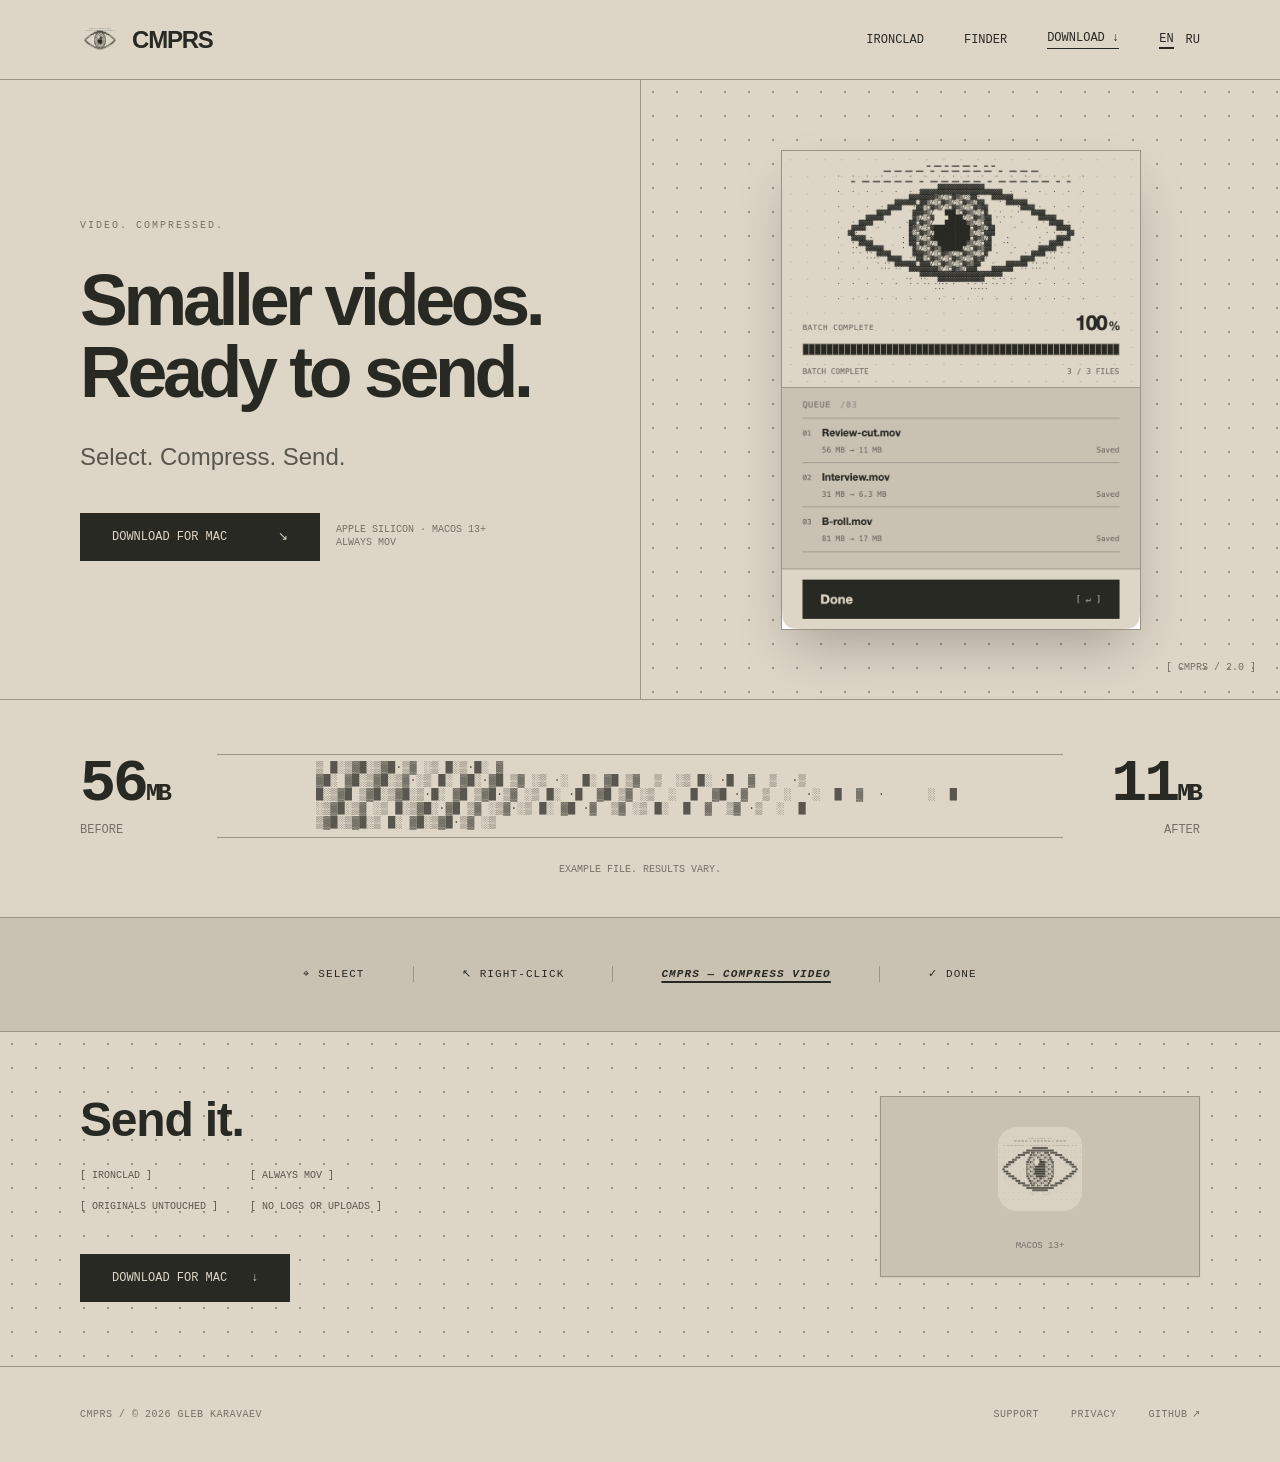
==== commit f793edfb: "Restore the compact CMPRS promo layout" ====
--- a/cmprs/index.html
+++ b/cmprs/index.html
@@ -1 +1 @@
-<!DOCTYPE html><html lang="en"><head><meta charset="UTF-8"><meta name="viewport" content="width=device-width, initial-scale=1"><meta name="view-transition" content="same-origin"><title>CMPRS — Smaller videos. Ready to send.</title><meta name="description" content="Finder-first video compression. Ironclad H.264, always MOV. Compact, local, and private."><link rel="canonical" href="https://gleb.day/cmprs/"><link rel="icon" type="image/svg+xml" href="assets/eye-v2.svg"><meta property="og:title" content="CMPRS — Smaller videos. Ready to send."><meta property="og:description" content="Smaller MOV copies for sharing, right from Finder. Same resolution and frame rate. Originals untouched."><meta property="og:image" content="https://gleb.day/cmprs/assets/share-compact.png"><meta name="twitter:card" content="summary"><link rel="stylesheet" href="promo.css?v=4"><script defer src="site.js?v=4"></script><script defer src="assets/ascii-react.js?v=4"></script></head><body data-page="home"><div class="min-h-screen site-container"><header class="top-0 z-40 flex items-center justify-between h-20 px-6 border-b border-[#999486] md:px-14 lg:px-20 bg-[#ddd6c7]"><a id="brand-logo" href="https://gleb.day/cmprs/" class="flex items-center gap-3 text-2xl font-bold tracking-tighter transition-opacity hover:opacity-80"><img src="assets/eye-v2.svg" alt="CMPRS" class="w-10 h-10"><span>CMPRS</span></a><nav class="flex items-center gap-6 md:gap-10"><a id="nav-ironclad" href="#proof" class="hidden text-xs uppercase mono md:block">Ironclad</a><a id="nav-finder" href="#finder-strip" class="hidden text-xs uppercase mono md:block">Finder</a><a id="nav-download-top" href="https://github.com/uralsocket/CMPRS/releases/download/v2.0.0/CMPRS-2.0.0-AppleSilicon.dmg" class="text-xs uppercase mono border-b border-[#292923] pb-0.5"><span data-en="Download ↓" data-ru="Скачать ↓">Download ↓</span></a><div class="flex gap-3 text-xs mono lang-toggle"><button id="lang-en" data-language="en" aria-pressed="true" class="hover:opacity-70">EN</button><button id="lang-ru" data-language="ru" aria-pressed="false" class="hover:opacity-70">RU</button></div></nav></header><main><section id="hero" class="grid grid-cols-1 lg:grid-cols-2 min-h-[720px] items-center border-b border-[#999486]"><div class="px-6 py-16 md:px-14 lg:px-20 order-1"><p class="mb-8 text-[10px] tracking-[0.2em] uppercase mono text-[#737065]"><span data-en="VIDEO. COMPRESSED." data-ru="ВИДЕО. ЛЕГЧЕ.">VIDEO. COMPRESSED.</span></p><h1 class="text-6xl md:text-7xl lg:text-8xl font-semibold tracking-[-0.06em] leading-[0.95] mb-8"><span data-en="Smaller videos.<br>Ready to send." data-ru="Видео легче.<br>Готово к отправке.">Smaller videos.<br>Ready to send.</span></h1><p class="text-xl md:text-2xl text-[#59574d] max-w-sm mb-10 leading-snug"><span data-en="Make exported videos lighter for messages and client reviews. Get a smaller MOV beside the original, with the same resolution and frame rate." data-ru="Сжимайте готовые ролики для мессенджеров и отправки клиентам. Получайте лёгкую MOV-копию рядом с оригиналом — с тем же разрешением и частотой кадров.">Make exported videos lighter for messages and client reviews. Get a smaller MOV beside the original, with the same resolution and frame rate.</span></p><div class="flex flex-col gap-4 sm:flex-row sm:items-center"><a id="hero-cta-download" href="https://github.com/uralsocket/CMPRS/releases/download/v2.0.0/CMPRS-2.0.0-AppleSilicon.dmg" class="btn-primary px-8 py-4 mono text-xs uppercase flex items-center justify-between min-w-[240px]"><span data-en="Download for Mac" data-ru="Скачать для Mac">Download for Mac</span><span aria-hidden="true">↘</span></a><p class="text-[10px] mono text-[#737065] uppercase leading-tight"><span data-en="Apple Silicon · macOS 13+<br>Always MOV" data-ru="Apple Silicon · macOS 13+<br>Всегда MOV">Apple Silicon · macOS 13+<br>Always MOV</span></p></div></div><div class="relative flex items-center justify-center p-12 order-2 dot-bg h-full min-h-[500px] border-b lg:border-b-0 lg:border-l border-[#999486]"><div class="w-full max-w-[360px] app-crop shadow-2xl"><img src="assets/app-compact-en.png" alt="CMPRS App Interface"></div><div class="absolute bottom-6 right-6 text-[10px] mono text-[#737065]">[ CMPRS / 2.0 ]</div></div></section><section id="proof" class="px-6 py-20 md:px-14 lg:px-20 border-b border-[#999486]"><div class="flex flex-col md:flex-row items-center justify-between gap-12 mb-16"><div class="text-center md:text-left"><div class="text-4xl md:text-6xl font-bold mono tracking-tighter mb-2">56<span class="text-2xl">MB</span></div><div class="text-xs mono uppercase text-[#737065]"><span data-en="Before" data-ru="До">Before</span></div></div><div id="ascii-stream" role="img" aria-label="ASCII compression animation" data-label-en="ASCII compression animation" data-label-ru="ASCII-анимация сжатия" class="ascii-stream flex-1 relative overflow-hidden"><div class="absolute inset-0 flex items-center justify-around text-[13px] mono opacity-70 animate-pulse"><span>{ 0110 }</span><span>>></span><span>{ 1001 }</span><span>>></span><span>{ 0011 }</span></div></div><div class="text-center md:text-right"><div class="text-4xl md:text-6xl font-bold mono tracking-tighter mb-2">11<span class="text-2xl">MB</span></div><div class="text-xs mono uppercase text-[#737065]"><span data-en="After" data-ru="После">After</span></div></div></div><p class="text-center text-[10px] mono text-[#737065] uppercase"><span data-en="Example file. Results vary." data-ru="Пример. Результат зависит от файла.">Example file. Results vary.</span></p></section><section id="finder-strip" class="finder-guide"><div><p class="guide-label mono"><span data-en="HOW IT WORKS" data-ru="КАК ЭТО РАБОТАЕТ">HOW IT WORKS</span></p><h2><span data-en="Right from Finder." data-ru="Прямо из Finder.">Right from Finder.</span></h2><ol><li><span class="mono">01</span><p><span data-en="Select one video or a batch." data-ru="Выделите один ролик или пачку.">Select one video or a batch.</span></p></li><li><span class="mono">02</span><p><span data-en="Right-click → CMPRS — Compress video." data-ru="Правая кнопка → CMPRS — Сжать видео.">Right-click → CMPRS — Compress video.</span></p></li><li><span class="mono">03</span><p><span data-en="Find CMPRS- MOV copies beside the originals." data-ru="Найдите MOV-копии с CMPRS- рядом с оригиналами.">Find CMPRS- MOV copies beside the originals.</span></p></li></ol><p class="guide-note"><span data-en="Originals stay untouched. Only smaller results are kept." data-ru="Оригиналы не меняются. Сохраняются только результаты меньше исходника.">Originals stay untouched. Only smaller results are kept.</span></p></div><figure><img src="assets/finder-action.png" alt="Actual Finder menu with CMPRS compression action highlighted" data-label-en="Actual Finder menu with CMPRS compression action highlighted" data-label-ru="Настоящее меню Finder с выделенной командой CMPRS" width="760" height="280"><figcaption class="mono"><span data-en="Actual Finder menu. Language follows macOS." data-ru="Настоящее меню Finder. Язык выбирается по macOS.">Actual Finder menu. Language follows macOS.</span></figcaption></figure></section><section id="download-footer" class="px-6 py-24 md:px-14 lg:px-20 dot-bg"><div class="flex flex-col md:flex-row justify-between items-start gap-12 max-w-6xl mx-auto"><div class="max-w-md"><h2 class="text-4xl md:text-5xl font-semibold tracking-tight leading-none mb-6"><span data-en="Send it." data-ru="Отправляйте.">Send it.</span></h2><div class="grid grid-cols-2 gap-y-4 gap-x-8 text-[10px] mono uppercase text-[#59574d] mb-10"><div><span data-en="[ Ironclad ]" data-ru="[ Ironclad ]">[ Ironclad ]</span></div><div><span data-en="[ Always MOV ]" data-ru="[ Всегда MOV ]">[ Always MOV ]</span></div><div><span data-en="[ Originals untouched ]" data-ru="[ Оригиналы нетронуты ]">[ Originals untouched ]</span></div><div><span data-en="[ No logs or uploads ]" data-ru="[ Без журналов и загрузок ]">[ No logs or uploads ]</span></div></div><a id="footer-cta-download" href="https://github.com/uralsocket/CMPRS/releases/download/v2.0.0/CMPRS-2.0.0-AppleSilicon.dmg" class="btn-primary px-8 py-4 mono text-xs uppercase inline-flex items-center gap-6"><span data-en="Download for Mac" data-ru="Скачать для Mac">Download for Mac</span><span aria-hidden="true">↓</span></a></div><div class="ascii-box p-6 w-full md:w-80 flex flex-col items-center gap-6 shadow-sm"><img src="assets/eye-v2.svg" alt="CMPRS Eye" class="w-24 h-24 opacity-80"><p class="text-[9px] mono text-center text-[#737065] leading-tight uppercase"><span data-en="macOS 13+" data-ru="macOS 13+">macOS 13+</span></p></div></div></section></main><footer class="px-6 py-10 md:px-14 lg:px-20 border-t border-[#999486] flex flex-col md:flex-row justify-between items-center gap-6 text-[10px] mono uppercase tracking-wider text-[#737065]"><div>CMPRS / © 2026 Gleb Karavaev</div><nav class="flex gap-8"><a id="footer-support" href="https://gleb.day/cmprs/support/" class="hover:text-[#292923]"><span data-en="Support" data-ru="Поддержка">Support</span></a><a id="footer-privacy" href="https://gleb.day/cmprs/privacy/" class="hover:text-[#292923]"><span data-en="Privacy" data-ru="Конфиденциальность">Privacy</span></a><a id="footer-github" href="https://github.com/uralsocket/CMPRS" class="flex items-center gap-1 hover:text-[#292923]">GitHub <span aria-hidden="true">↗</span></a></nav></footer></div></body></html>+<!DOCTYPE html><html lang="en"><head><meta charset="UTF-8"><meta name="viewport" content="width=device-width, initial-scale=1"><meta name="view-transition" content="same-origin"><title>CMPRS — Smaller videos. Ready to send.</title><meta name="description" content="Finder-first video compression. Ironclad H.264, always MOV. Compact, local, and private."><link rel="canonical" href="https://gleb.day/cmprs/"><link rel="icon" type="image/svg+xml" href="assets/eye-v2.svg"><meta property="og:title" content="CMPRS — Smaller videos. Ready to send."><meta property="og:description" content="Smaller MOV copies for sharing, right from Finder. Same resolution and frame rate. Originals untouched."><meta property="og:image" content="https://gleb.day/cmprs/assets/share-compact.png"><meta name="twitter:card" content="summary"><link rel="stylesheet" href="promo.css?v=5"><script defer src="site.js?v=4"></script><script defer src="assets/ascii-react.js?v=4"></script></head><body data-page="home"><div class="min-h-screen site-container"><header class="top-0 z-40 flex items-center justify-between h-20 px-6 border-b border-[#999486] md:px-14 lg:px-20 bg-[#ddd6c7]"><a id="brand-logo" href="https://gleb.day/cmprs/" class="flex items-center gap-3 text-2xl font-bold tracking-tighter transition-opacity hover:opacity-80"><img src="assets/eye-v2.svg" alt="CMPRS" class="w-10 h-10"><span>CMPRS</span></a><nav class="flex items-center gap-6 md:gap-10"><a id="nav-ironclad" href="#proof" class="hidden text-xs uppercase mono md:block">Ironclad</a><a id="nav-finder" href="#finder-strip" class="hidden text-xs uppercase mono md:block">Finder</a><a id="nav-download-top" href="https://github.com/uralsocket/CMPRS/releases/download/v2.0.0/CMPRS-2.0.0-AppleSilicon.dmg" class="text-xs uppercase mono border-b border-[#292923] pb-0.5"><span data-en="Download ↓" data-ru="Скачать ↓">Download ↓</span></a><div class="flex gap-3 text-xs mono lang-toggle"><button id="lang-en" data-language="en" aria-pressed="true" class="hover:opacity-70">EN</button><button id="lang-ru" data-language="ru" aria-pressed="false" class="hover:opacity-70">RU</button></div></nav></header><main><section id="hero" class="grid grid-cols-1 lg:grid-cols-2 min-h-[720px] items-center border-b border-[#999486]"><div class="px-6 py-16 md:px-14 lg:px-20 order-1"><p class="mb-8 text-[10px] tracking-[0.2em] uppercase mono text-[#737065]"><span data-en="VIDEO. COMPRESSED." data-ru="ВИДЕО. ЛЕГЧЕ.">VIDEO. COMPRESSED.</span></p><h1 class="text-6xl md:text-7xl lg:text-8xl font-semibold tracking-[-0.06em] leading-[0.95] mb-8"><span data-en="Smaller videos.<br>Ready to send." data-ru="Видео легче.<br>Готово к отправке.">Smaller videos.<br>Ready to send.</span></h1><p class="text-xl md:text-2xl text-[#59574d] max-w-sm mb-10 leading-snug"><span data-en="Select. Compress. Send." data-ru="Выделите. Сожмите. Отправьте.">Select. Compress. Send.</span></p><div class="flex flex-col gap-4 sm:flex-row sm:items-center"><a id="hero-cta-download" href="https://github.com/uralsocket/CMPRS/releases/download/v2.0.0/CMPRS-2.0.0-AppleSilicon.dmg" class="btn-primary px-8 py-4 mono text-xs uppercase flex items-center justify-between min-w-[240px]"><span data-en="Download for Mac" data-ru="Скачать для Mac">Download for Mac</span><span aria-hidden="true">↘</span></a><p class="text-[10px] mono text-[#737065] uppercase leading-tight"><span data-en="Apple Silicon · macOS 13+<br>Always MOV" data-ru="Apple Silicon · macOS 13+<br>Всегда MOV">Apple Silicon · macOS 13+<br>Always MOV</span></p></div></div><div class="relative flex items-center justify-center p-12 order-2 dot-bg h-full min-h-[500px] border-b lg:border-b-0 lg:border-l border-[#999486]"><div class="w-full max-w-[360px] app-crop shadow-2xl"><img src="assets/app-compact-en.png" alt="CMPRS App Interface"></div><div class="absolute bottom-6 right-6 text-[10px] mono text-[#737065]">[ CMPRS / 2.0 ]</div></div></section><section id="proof" class="px-6 py-20 md:px-14 lg:px-20 border-b border-[#999486]"><div class="flex flex-col md:flex-row items-center justify-between gap-12 mb-16"><div class="text-center md:text-left"><div class="text-4xl md:text-6xl font-bold mono tracking-tighter mb-2">56<span class="text-2xl">MB</span></div><div class="text-xs mono uppercase text-[#737065]"><span data-en="Before" data-ru="До">Before</span></div></div><div id="ascii-stream" role="img" aria-label="ASCII compression animation" data-label-en="ASCII compression animation" data-label-ru="ASCII-анимация сжатия" class="ascii-stream flex-1 relative overflow-hidden"><div class="absolute inset-0 flex items-center justify-around text-[13px] mono opacity-70 animate-pulse"><span>{ 0110 }</span><span>>></span><span>{ 1001 }</span><span>>></span><span>{ 0011 }</span></div></div><div class="text-center md:text-right"><div class="text-4xl md:text-6xl font-bold mono tracking-tighter mb-2">11<span class="text-2xl">MB</span></div><div class="text-xs mono uppercase text-[#737065]"><span data-en="After" data-ru="После">After</span></div></div></div><p class="text-center text-[10px] mono text-[#737065] uppercase"><span data-en="Example file. Results vary." data-ru="Пример. Результат зависит от файла.">Example file. Results vary.</span></p></section><section id="finder-strip" class="px-6 py-12 md:px-14 lg:px-20 bg-[#c9c2b3] border-b border-[#999486] flex flex-wrap items-center justify-center gap-x-12 gap-y-6 text-[11px] mono uppercase tracking-widest text-[#292923]"><div class="flex items-center gap-2"><span aria-hidden="true">⌖</span><span><span data-en="Select" data-ru="Выберите">Select</span></span></div><div class="h-4 w-px bg-[#999486]"></div><div class="flex items-center gap-2"><span aria-hidden="true">↖</span><span><span data-en="Right-click" data-ru="Правый клик">Right-click</span></span></div><div class="h-4 w-px bg-[#999486]"></div><div class="flex items-center gap-2 font-bold underline decoration-2 underline-offset-4 italic"><span data-en="CMPRS — Compress video" data-ru="CMPRS — Сжать видео">CMPRS — Compress video</span></div><div class="h-4 w-px bg-[#999486]"></div><div class="flex items-center gap-2"><span aria-hidden="true">✓</span><span><span data-en="Done" data-ru="Готово">Done</span></span></div></section><section id="download-footer" class="px-6 py-24 md:px-14 lg:px-20 dot-bg"><div class="flex flex-col md:flex-row justify-between items-start gap-12 max-w-6xl mx-auto"><div class="max-w-md"><h2 class="text-4xl md:text-5xl font-semibold tracking-tight leading-none mb-6"><span data-en="Send it." data-ru="Отправляйте.">Send it.</span></h2><div class="grid grid-cols-2 gap-y-4 gap-x-8 text-[10px] mono uppercase text-[#59574d] mb-10"><div><span data-en="[ Ironclad ]" data-ru="[ Ironclad ]">[ Ironclad ]</span></div><div><span data-en="[ Always MOV ]" data-ru="[ Всегда MOV ]">[ Always MOV ]</span></div><div><span data-en="[ Originals untouched ]" data-ru="[ Оригиналы нетронуты ]">[ Originals untouched ]</span></div><div><span data-en="[ No logs or uploads ]" data-ru="[ Без журналов и загрузок ]">[ No logs or uploads ]</span></div></div><a id="footer-cta-download" href="https://github.com/uralsocket/CMPRS/releases/download/v2.0.0/CMPRS-2.0.0-AppleSilicon.dmg" class="btn-primary px-8 py-4 mono text-xs uppercase inline-flex items-center gap-6"><span data-en="Download for Mac" data-ru="Скачать для Mac">Download for Mac</span><span aria-hidden="true">↓</span></a></div><div class="ascii-box p-6 w-full md:w-80 flex flex-col items-center gap-6 shadow-sm"><img src="assets/eye-v2.svg" alt="CMPRS Eye" class="w-24 h-24 opacity-80"><p class="text-[9px] mono text-center text-[#737065] leading-tight uppercase"><span data-en="macOS 13+" data-ru="macOS 13+">macOS 13+</span></p></div></div></section></main><footer class="px-6 py-10 md:px-14 lg:px-20 border-t border-[#999486] flex flex-col md:flex-row justify-between items-center gap-6 text-[10px] mono uppercase tracking-wider text-[#737065]"><div>CMPRS / © 2026 Gleb Karavaev</div><nav class="flex gap-8"><a id="footer-support" href="https://gleb.day/cmprs/support/" class="hover:text-[#292923]"><span data-en="Support" data-ru="Поддержка">Support</span></a><a id="footer-privacy" href="https://gleb.day/cmprs/privacy/" class="hover:text-[#292923]"><span data-en="Privacy" data-ru="Конфиденциальность">Privacy</span></a><a id="footer-github" href="https://github.com/uralsocket/CMPRS" class="flex items-center gap-1 hover:text-[#292923]">GitHub <span aria-hidden="true">↗</span></a></nav></footer></div></body></html>
--- a/cmprs/promo.css
+++ b/cmprs/promo.css
@@ -1,3 +1,5 @@
 *, ::before, ::after{--tw-border-spacing-x:0;--tw-border-spacing-y:0;--tw-translate-x:0;--tw-translate-y:0;--tw-rotate:0;--tw-skew-x:0;--tw-skew-y:0;--tw-scale-x:1;--tw-scale-y:1;--tw-pan-x: ;--tw-pan-y: ;--tw-pinch-zoom: ;--tw-scroll-snap-strictness:proximity;--tw-gradient-from-position: ;--tw-gradient-via-position: ;--tw-gradient-to-position: ;--tw-ordinal: ;--tw-slashed-zero: ;--tw-numeric-figure: ;--tw-numeric-spacing: ;--tw-numeric-fraction: ;--tw-ring-inset: ;--tw-ring-offset-width:0px;--tw-ring-offset-color:#fff;--tw-ring-color:rgb(59 130 246 / 0.5);--tw-ring-offset-shadow:0 0 #0000;--tw-ring-shadow:0 0 #0000;--tw-shadow:0 0 #0000;--tw-shadow-colored:0 0 #0000;--tw-blur: ;--tw-brightness: ;--tw-contrast: ;--tw-grayscale: ;--tw-hue-rotate: ;--tw-invert: ;--tw-saturate: ;--tw-sepia: ;--tw-drop-shadow: ;--tw-backdrop-blur: ;--tw-backdrop-brightness: ;--tw-backdrop-contrast: ;--tw-backdrop-grayscale: ;--tw-backdrop-hue-rotate: ;--tw-backdrop-invert: ;--tw-backdrop-opacity: ;--tw-backdrop-saturate: ;--tw-backdrop-sepia: ;--tw-contain-size: ;--tw-contain-layout: ;--tw-contain-paint: ;--tw-contain-style: }::backdrop{--tw-border-spacing-x:0;--tw-border-spacing-y:0;--tw-translate-x:0;--tw-translate-y:0;--tw-rotate:0;--tw-skew-x:0;--tw-skew-y:0;--tw-scale-x:1;--tw-scale-y:1;--tw-pan-x: ;--tw-pan-y: ;--tw-pinch-zoom: ;--tw-scroll-snap-strictness:proximity;--tw-gradient-from-position: ;--tw-gradient-via-position: ;--tw-gradient-to-position: ;--tw-ordinal: ;--tw-slashed-zero: ;--tw-numeric-figure: ;--tw-numeric-spacing: ;--tw-numeric-fraction: ;--tw-ring-inset: ;--tw-ring-offset-width:0px;--tw-ring-offset-color:#fff;--tw-ring-color:rgb(59 130 246 / 0.5);--tw-ring-offset-shadow:0 0 #0000;--tw-ring-shadow:0 0 #0000;--tw-shadow:0 0 #0000;--tw-shadow-colored:0 0 #0000;--tw-blur: ;--tw-brightness: ;--tw-contrast: ;--tw-grayscale: ;--tw-hue-rotate: ;--tw-invert: ;--tw-saturate: ;--tw-sepia: ;--tw-drop-shadow: ;--tw-backdrop-blur: ;--tw-backdrop-brightness: ;--tw-backdrop-contrast: ;--tw-backdrop-grayscale: ;--tw-backdrop-hue-rotate: ;--tw-backdrop-invert: ;--tw-backdrop-opacity: ;--tw-backdrop-saturate: ;--tw-backdrop-sepia: ;--tw-contain-size: ;--tw-contain-layout: ;--tw-contain-paint: ;--tw-contain-style: }/* ! tailwindcss v3.4.17 | MIT License | https://tailwindcss.com */*,::after,::before{box-sizing:border-box;border-width:0;border-style:solid;border-color:#e5e7eb}::after,::before{--tw-content:''}:host,html{line-height:1.5;-webkit-text-size-adjust:100%;-moz-tab-size:4;tab-size:4;font-family:ui-sans-serif, system-ui, sans-serif, "Apple Color Emoji", "Segoe UI Emoji", "Segoe UI Symbol", "Noto Color Emoji";font-feature-settings:normal;font-variation-settings:normal;-webkit-tap-highlight-color:transparent}body{margin:0;line-height:inherit}hr{height:0;color:inherit;border-top-width:1px}abbr:where([title]){-webkit-text-decoration:underline dotted;text-decoration:underline dotted}h1,h2,h3,h4,h5,h6{font-size:inherit;font-weight:inherit}a{color:inherit;text-decoration:inherit}b,strong{font-weight:bolder}code,kbd,pre,samp{font-family:ui-monospace, SFMono-Regular, Menlo, Monaco, Consolas, "Liberation Mono", "Courier New", monospace;font-feature-settings:normal;font-variation-settings:normal;font-size:1em}small{font-size:80%}sub,sup{font-size:75%;line-height:0;position:relative;vertical-align:baseline}sub{bottom:-.25em}sup{top:-.5em}table{text-indent:0;border-color:inherit;border-collapse:collapse}button,input,optgroup,select,textarea{font-family:inherit;font-feature-settings:inherit;font-variation-settings:inherit;font-size:100%;font-weight:inherit;line-height:inherit;letter-spacing:inherit;color:inherit;margin:0;padding:0}button,select{text-transform:none}button,input:where([type=button]),input:where([type=reset]),input:where([type=submit]){-webkit-appearance:button;background-color:transparent;background-image:none}:-moz-focusring{outline:auto}:-moz-ui-invalid{box-shadow:none}progress{vertical-align:baseline}::-webkit-inner-spin-button,::-webkit-outer-spin-button{height:auto}[type=search]{-webkit-appearance:textfield;outline-offset:-2px}::-webkit-search-decoration{-webkit-appearance:none}::-webkit-file-upload-button{-webkit-appearance:button;font:inherit}summary{display:list-item}blockquote,dd,dl,figure,h1,h2,h3,h4,h5,h6,hr,p,pre{margin:0}fieldset{margin:0;padding:0}legend{padding:0}menu,ol,ul{list-style:none;margin:0;padding:0}dialog{padding:0}textarea{resize:vertical}input::placeholder,textarea::placeholder{opacity:1;color:#9ca3af}[role=button],button{cursor:pointer}:disabled{cursor:default}audio,canvas,embed,iframe,img,object,svg,video{display:block;vertical-align:middle}img,video{max-width:100%;height:auto}[hidden]:where(:not([hidden=until-found])){display:none}.absolute{position:absolute}.relative{position:relative}.inset-0{inset:0px}.top-0{top:0px}.bottom-6{bottom:1.5rem}.right-6{right:1.5rem}.z-40{z-index:40}.order-1{order:1}.order-2{order:2}.mx-auto{margin-left:auto;margin-right:auto}.mb-10{margin-bottom:2.5rem}.mb-8{margin-bottom:2rem}.mb-16{margin-bottom:4rem}.mb-2{margin-bottom:0.5rem}.mb-6{margin-bottom:1.5rem}.flex{display:flex}.inline-flex{display:inline-flex}.grid{display:grid}.hidden{display:none}.h-10{height:2.5rem}.h-20{height:5rem}.h-full{height:100%}.h-24{height:6rem}.min-h-\[720px\]{min-height:720px}.min-h-screen{min-height:100vh}.min-h-\[500px\]{min-height:500px}.w-10{width:2.5rem}.w-full{width:100%}.w-24{width:6rem}.min-w-\[240px\]{min-width:240px}.max-w-sm{max-width:24rem}.max-w-6xl{max-width:72rem}.max-w-\[360px\]{max-width:360px}.max-w-md{max-width:28rem}.flex-1{flex:1 1 0%}@keyframes pulse{50%{opacity:.5}}.animate-pulse{animation:pulse 2s cubic-bezier(0.4, 0, 0.6, 1) infinite}.grid-cols-1{grid-template-columns:repeat(1, minmax(0, 1fr))}.grid-cols-2{grid-template-columns:repeat(2, minmax(0, 1fr))}.flex-col{flex-direction:column}.items-start{align-items:flex-start}.items-center{align-items:center}.justify-center{justify-content:center}.justify-between{justify-content:space-between}.justify-around{justify-content:space-around}.gap-3{gap:0.75rem}.gap-4{gap:1rem}.gap-6{gap:1.5rem}.gap-12{gap:3rem}.gap-1{gap:0.25rem}.gap-8{gap:2rem}.gap-x-8{column-gap:2rem}.gap-y-4{row-gap:1rem}.overflow-hidden{overflow:hidden}.border-b{border-bottom-width:1px}.border-t{border-top-width:1px}.border-\[\#292923\]{--tw-border-opacity:1;border-color:rgb(41 41 35 / var(--tw-border-opacity, 1))}.border-\[\#999486\]{--tw-border-opacity:1;border-color:rgb(153 148 134 / var(--tw-border-opacity, 1))}.bg-\[\#ddd6c7\]{--tw-bg-opacity:1;background-color:rgb(221 214 199 / var(--tw-bg-opacity, 1))}.p-12{padding:3rem}.p-6{padding:1.5rem}.px-6{padding-left:1.5rem;padding-right:1.5rem}.px-8{padding-left:2rem;padding-right:2rem}.py-16{padding-top:4rem;padding-bottom:4rem}.py-4{padding-top:1rem;padding-bottom:1rem}.py-20{padding-top:5rem;padding-bottom:5rem}.py-24{padding-top:6rem;padding-bottom:6rem}.py-10{padding-top:2.5rem;padding-bottom:2.5rem}.pb-0\.5{padding-bottom:0.125rem}.text-center{text-align:center}.text-2xl{font-size:1.5rem;line-height:2rem}.text-6xl{font-size:3.75rem;line-height:1}.text-\[10px\]{font-size:10px}.text-xl{font-size:1.25rem;line-height:1.75rem}.text-xs{font-size:0.75rem;line-height:1rem}.text-lg{font-size:1.125rem;line-height:1.75rem}.text-4xl{font-size:2.25rem;line-height:2.5rem}.text-\[13px\]{font-size:13px}.text-\[9px\]{font-size:9px}.text-\[8px\]{font-size:8px}.font-bold{font-weight:700}.font-semibold{font-weight:600}.uppercase{text-transform:uppercase}.leading-\[0\.95\]{line-height:0.95}.leading-snug{line-height:1.375}.leading-none{line-height:1}.leading-tight{line-height:1.25}.tracking-\[-0\.06em\]{letter-spacing:-0.06em}.tracking-\[0\.2em\]{letter-spacing:0.2em}.tracking-tighter{letter-spacing:-0.05em}.tracking-tight{letter-spacing:-0.025em}.tracking-wider{letter-spacing:0.05em}.text-\[\#59574d\]{--tw-text-opacity:1;color:rgb(89 87 77 / var(--tw-text-opacity, 1))}.text-\[\#737065\]{--tw-text-opacity:1;color:rgb(115 112 101 / var(--tw-text-opacity, 1))}.opacity-70{opacity:0.7}.opacity-80{opacity:0.8}.shadow-2xl{--tw-shadow:0 25px 50px -12px rgb(0 0 0 / 0.25);--tw-shadow-colored:0 25px 50px -12px var(--tw-shadow-color);box-shadow:var(--tw-ring-offset-shadow, 0 0 #0000), var(--tw-ring-shadow, 0 0 #0000), var(--tw-shadow)}.shadow-sm{--tw-shadow:0 1px 2px 0 rgb(0 0 0 / 0.05);--tw-shadow-colored:0 1px 2px 0 var(--tw-shadow-color);box-shadow:var(--tw-ring-offset-shadow, 0 0 #0000), var(--tw-ring-shadow, 0 0 #0000), var(--tw-shadow)}.transition-opacity{transition-property:opacity;transition-timing-function:cubic-bezier(0.4, 0, 0.2, 1);transition-duration:150ms}.hover\:text-\[\#292923\]:hover{--tw-text-opacity:1;color:rgb(41 41 35 / var(--tw-text-opacity, 1))}.hover\:opacity-70:hover{opacity:0.7}.hover\:opacity-80:hover{opacity:0.8}@media (min-width: 640px){.sm\:flex-row{flex-direction:row}.sm\:items-center{align-items:center}}@media (min-width: 768px){.md\:block{display:block}.md\:w-80{width:20rem}.md\:flex-row{flex-direction:row}.md\:gap-10{gap:2.5rem}.md\:px-14{padding-left:3.5rem;padding-right:3.5rem}.md\:text-left{text-align:left}.md\:text-right{text-align:right}.md\:text-2xl{font-size:1.5rem;line-height:2rem}.md\:text-7xl{font-size:4.5rem;line-height:1}.md\:text-5xl{font-size:3rem;line-height:1}.md\:text-6xl{font-size:3.75rem;line-height:1}}@media (min-width: 1024px){.lg\:grid-cols-2{grid-template-columns:repeat(2, minmax(0, 1fr))}.lg\:border-b-0{border-bottom-width:0px}.lg\:border-l{border-left-width:1px}.lg\:px-20{padding-left:5rem;padding-right:5rem}.lg\:text-8xl{font-size:6rem;line-height:1}}
-@keyframes fade-out{from{opacity:1;transform:scale(1)}to{opacity:0;transform:scale(0.98)}}@keyframes fade-in{from{opacity:0;transform:scale(1.02)}to{opacity:1;transform:scale(1)}}body{margin:0;color:#292923;background:#ddd6c7;-webkit-font-smoothing:antialiased;font-family:'Helvetica Neue',Helvetica,Arial,sans-serif}.mono{font-family:Menlo,Monaco,Consolas,monospace}.dot-bg{background-image:radial-gradient(#999486 0.75px,transparent 0.75px);background-size:24px 24px}.app-crop{aspect-ratio:3/4;overflow:hidden;border:1px solid #999486}.app-crop img{width:100%;height:100%;object-fit:cover;object-position:bottom}.nav-link{font-size:12px;text-transform:uppercase;letter-spacing:0.05em}.btn-primary{background:#292923;color:#ddd6c7;transition:all 0.2s ease}.btn-primary:hover{background:#424238;transform:translateY(-1px)}.ascii-box{border:1px solid #999486;background:#c9c2b3}#ascii-eye{font-size:6px;line-height:1;white-space:pre;text-align:center}.lang-toggle button[aria-pressed="true"]{border-bottom:2px solid #292923}#hero{min-height:620px}#hero h1{font-size:clamp(48px,5.6vw,78px)}#hero>div:first-child{padding-top:40px;padding-bottom:40px}.ascii-stream{height:84px;min-width:180px;border-block:1px solid #999486;align-self:center}#proof{padding-top:54px;padding-bottom:40px}#proof>div{margin-bottom:24px}#download-footer{padding-top:64px;padding-bottom:64px}@media(max-width:1023px){#hero>div:first-child{padding-top:32px;padding-bottom:32px}#hero>div:last-child{padding:24px;min-height:0}#hero h1{font-size:clamp(46px,8vw,72px)}#hero .app-crop{max-width:320px}#hero p{margin-bottom:24px}}@media(prefers-reduced-motion:reduce){*,*::before,*::after{animation:none!important;transition:none!important}}.finder-guide{display:grid;grid-template-columns:1fr 1.05fr;gap:56px;align-items:center;padding:64px 6.25%;border-bottom:1px solid #999486;background:#c9c2b3}.guide-label{font-size:10px;letter-spacing:.16em;color:#737065;margin:0 0 20px}.finder-guide h2{font-size:clamp(32px,3.4vw,48px);letter-spacing:-.045em;line-height:1.05;margin:0 0 28px}.finder-guide ol{list-style:none;margin:0;padding:0}.finder-guide li{display:flex;gap:18px;align-items:baseline;margin:16px 0}.finder-guide li>span{font-size:11px;color:#737065}.finder-guide li p{font-size:16px;line-height:1.45;margin:0}.guide-note{font-size:13px;line-height:1.55;color:#59574d;max-width:400px;margin:24px 0 0}.finder-guide figure{margin:0;min-width:0}.finder-guide img{display:block;width:100%;height:auto;border:1px solid #999486}.finder-guide figcaption{font-size:9px;line-height:1.6;color:#737065;margin-top:12px}#hero>div:first-child>p:nth-of-type(2){font-size:19px;max-width:440px;margin-bottom:28px;line-height:1.45}@media(max-width:800px){.finder-guide{grid-template-columns:1fr;gap:28px;padding:42px 24px}.finder-guide h2{font-size:36px}.finder-guide li p{font-size:15px}}
+@keyframes fade-out{from{opacity:1;transform:scale(1)}to{opacity:0;transform:scale(0.98)}}@keyframes fade-in{from{opacity:0;transform:scale(1.02)}to{opacity:1;transform:scale(1)}}body{margin:0;color:#292923;background:#ddd6c7;-webkit-font-smoothing:antialiased;font-family:'Helvetica Neue',Helvetica,Arial,sans-serif}.mono{font-family:Menlo,Monaco,Consolas,monospace}.dot-bg{background-image:radial-gradient(#999486 0.75px,transparent 0.75px);background-size:24px 24px}.app-crop{aspect-ratio:3/4;overflow:hidden;border:1px solid #999486}.app-crop img{width:100%;height:100%;object-fit:cover;object-position:bottom}.nav-link{font-size:12px;text-transform:uppercase;letter-spacing:0.05em}.btn-primary{background:#292923;color:#ddd6c7;transition:all 0.2s ease}.btn-primary:hover{background:#424238;transform:translateY(-1px)}.ascii-box{border:1px solid #999486;background:#c9c2b3}#ascii-eye{font-size:6px;line-height:1;white-space:pre;text-align:center}.lang-toggle button[aria-pressed="true"]{border-bottom:2px solid #292923}#hero{min-height:620px}#hero h1{font-size:clamp(48px,5.6vw,78px)}#hero>div:first-child{padding-top:40px;padding-bottom:40px}.ascii-stream{height:84px;min-width:180px;border-block:1px solid #999486;align-self:center}#proof{padding-top:54px;padding-bottom:40px}#proof>div{margin-bottom:24px}#download-footer{padding-top:64px;padding-bottom:64px}@media(max-width:1023px){#hero>div:first-child{padding-top:32px;padding-bottom:32px}#hero>div:last-child{padding:24px;min-height:0}#hero h1{font-size:clamp(46px,8vw,72px)}#hero .app-crop{max-width:320px}#hero p{margin-bottom:24px}}@media(prefers-reduced-motion:reduce){*,*::before,*::after{animation:none!important;transition:none!important}}
 .compression-art{font:12px/1.15 Menlo,monospace;letter-spacing:0;margin:0;white-space:pre;color:#59574d;user-select:none}.ascii-stream{display:flex;align-items:center;justify-content:center}button:focus-visible,a:focus-visible{outline:2px solid #292923;outline-offset:5px}@media(max-width:767px){.ascii-stream{width:100%;flex:auto;min-width:0}.compression-art{font-size:10px}}
+
+#finder-strip{padding:48px 6.25%;background:#c9c2b3;border-bottom:1px solid #999486;display:flex;flex-wrap:wrap;align-items:center;justify-content:center;column-gap:48px;row-gap:24px;font-size:11px;letter-spacing:.1em;text-transform:uppercase}#finder-strip>.flex{display:flex;align-items:center;gap:8px}#finder-strip>.h-4{width:1px;height:16px;background:#999486}#finder-strip>.font-bold{font-weight:700;text-decoration:underline;text-decoration-thickness:2px;text-underline-offset:4px;font-style:italic}@media(max-width:767px){#finder-strip{padding:40px 24px;column-gap:24px}}
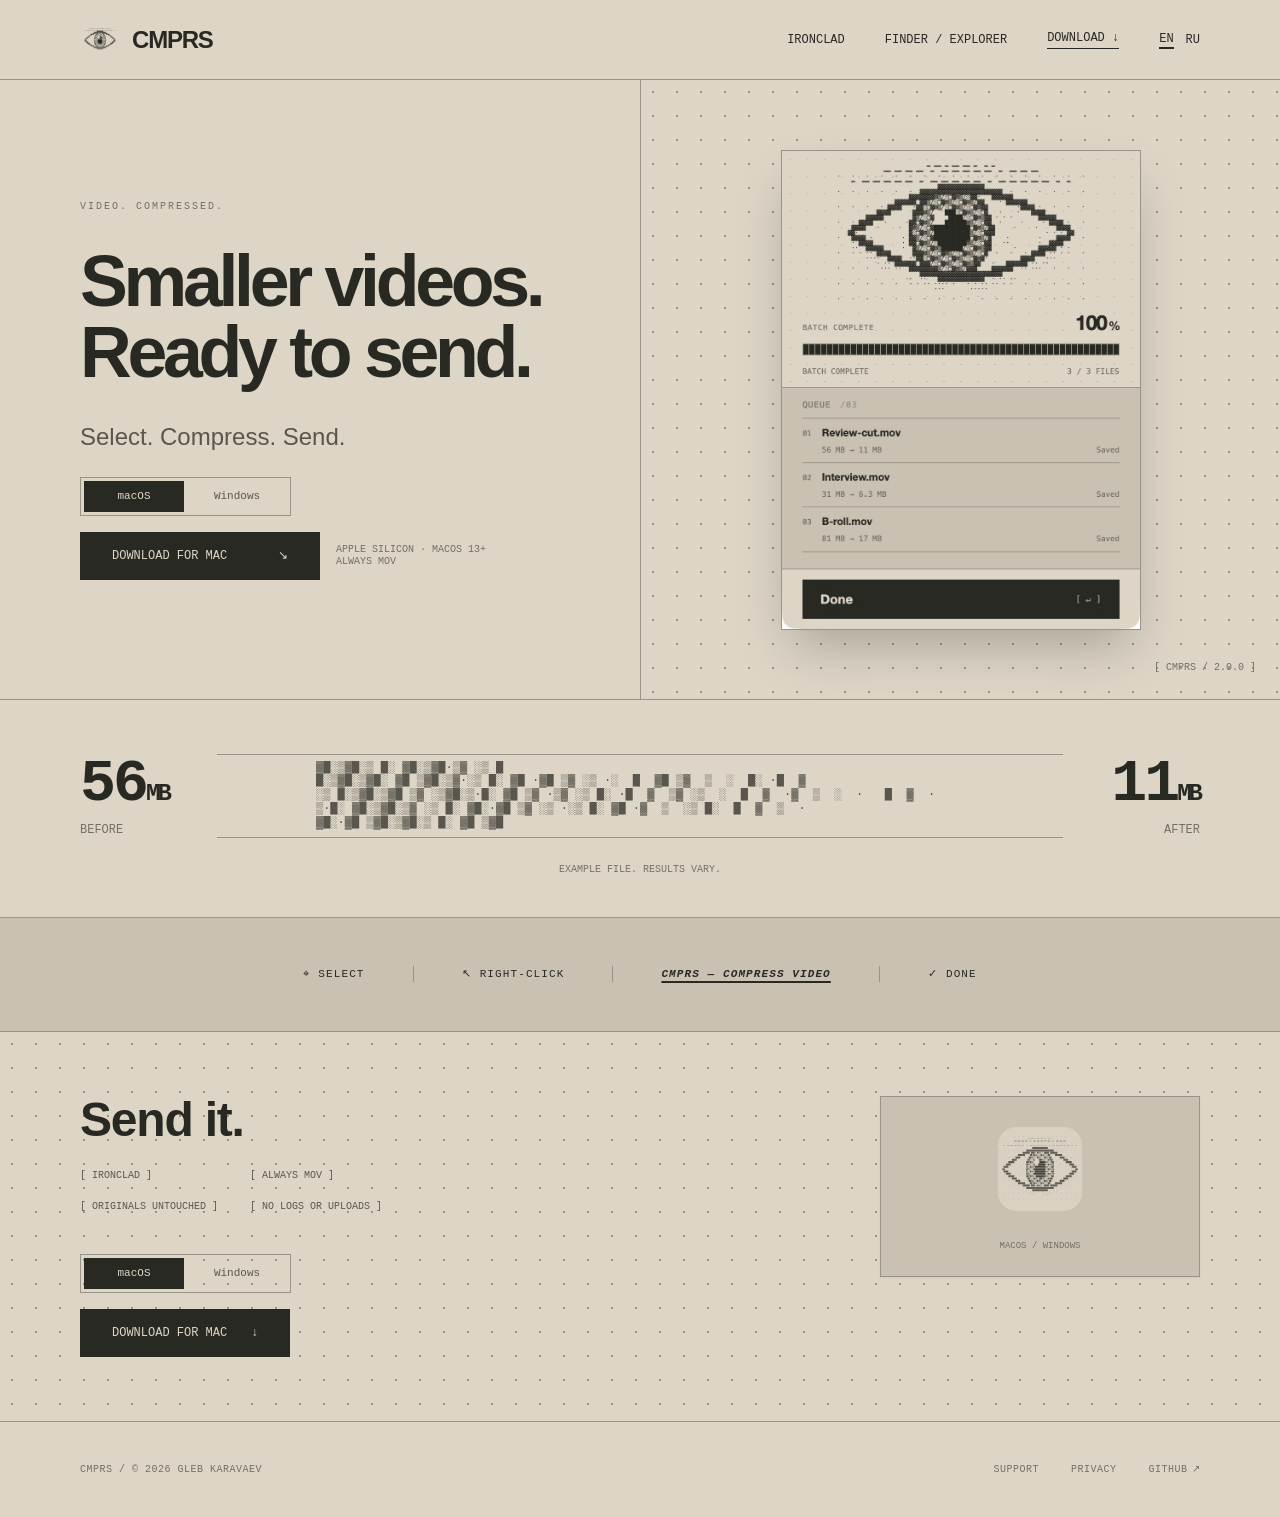
==== commit ff195e4e: "Add macOS and Windows download selector to CMPRS" ====
--- a/cmprs/index.html
+++ b/cmprs/index.html
@@ -1 +1 @@
-<!DOCTYPE html><html lang="en"><head><meta charset="UTF-8"><meta name="viewport" content="width=device-width, initial-scale=1"><meta name="view-transition" content="same-origin"><title>CMPRS — Smaller videos. Ready to send.</title><meta name="description" content="Finder-first video compression. Ironclad H.264, always MOV. Compact, local, and private."><link rel="canonical" href="https://gleb.day/cmprs/"><link rel="icon" type="image/svg+xml" href="assets/eye-v2.svg"><meta property="og:title" content="CMPRS — Smaller videos. Ready to send."><meta property="og:description" content="Smaller MOV copies for sharing, right from Finder. Same resolution and frame rate. Originals untouched."><meta property="og:image" content="https://gleb.day/cmprs/assets/share-compact.png"><meta name="twitter:card" content="summary"><link rel="stylesheet" href="promo.css?v=5"><script defer src="site.js?v=4"></script><script defer src="assets/ascii-react.js?v=4"></script></head><body data-page="home"><div class="min-h-screen site-container"><header class="top-0 z-40 flex items-center justify-between h-20 px-6 border-b border-[#999486] md:px-14 lg:px-20 bg-[#ddd6c7]"><a id="brand-logo" href="https://gleb.day/cmprs/" class="flex items-center gap-3 text-2xl font-bold tracking-tighter transition-opacity hover:opacity-80"><img src="assets/eye-v2.svg" alt="CMPRS" class="w-10 h-10"><span>CMPRS</span></a><nav class="flex items-center gap-6 md:gap-10"><a id="nav-ironclad" href="#proof" class="hidden text-xs uppercase mono md:block">Ironclad</a><a id="nav-finder" href="#finder-strip" class="hidden text-xs uppercase mono md:block">Finder</a><a id="nav-download-top" href="https://github.com/uralsocket/CMPRS/releases/download/v2.0.0/CMPRS-2.0.0-AppleSilicon.dmg" class="text-xs uppercase mono border-b border-[#292923] pb-0.5"><span data-en="Download ↓" data-ru="Скачать ↓">Download ↓</span></a><div class="flex gap-3 text-xs mono lang-toggle"><button id="lang-en" data-language="en" aria-pressed="true" class="hover:opacity-70">EN</button><button id="lang-ru" data-language="ru" aria-pressed="false" class="hover:opacity-70">RU</button></div></nav></header><main><section id="hero" class="grid grid-cols-1 lg:grid-cols-2 min-h-[720px] items-center border-b border-[#999486]"><div class="px-6 py-16 md:px-14 lg:px-20 order-1"><p class="mb-8 text-[10px] tracking-[0.2em] uppercase mono text-[#737065]"><span data-en="VIDEO. COMPRESSED." data-ru="ВИДЕО. ЛЕГЧЕ.">VIDEO. COMPRESSED.</span></p><h1 class="text-6xl md:text-7xl lg:text-8xl font-semibold tracking-[-0.06em] leading-[0.95] mb-8"><span data-en="Smaller videos.<br>Ready to send." data-ru="Видео легче.<br>Готово к отправке.">Smaller videos.<br>Ready to send.</span></h1><p class="text-xl md:text-2xl text-[#59574d] max-w-sm mb-10 leading-snug"><span data-en="Select. Compress. Send." data-ru="Выделите. Сожмите. Отправьте.">Select. Compress. Send.</span></p><div class="flex flex-col gap-4 sm:flex-row sm:items-center"><a id="hero-cta-download" href="https://github.com/uralsocket/CMPRS/releases/download/v2.0.0/CMPRS-2.0.0-AppleSilicon.dmg" class="btn-primary px-8 py-4 mono text-xs uppercase flex items-center justify-between min-w-[240px]"><span data-en="Download for Mac" data-ru="Скачать для Mac">Download for Mac</span><span aria-hidden="true">↘</span></a><p class="text-[10px] mono text-[#737065] uppercase leading-tight"><span data-en="Apple Silicon · macOS 13+<br>Always MOV" data-ru="Apple Silicon · macOS 13+<br>Всегда MOV">Apple Silicon · macOS 13+<br>Always MOV</span></p></div></div><div class="relative flex items-center justify-center p-12 order-2 dot-bg h-full min-h-[500px] border-b lg:border-b-0 lg:border-l border-[#999486]"><div class="w-full max-w-[360px] app-crop shadow-2xl"><img src="assets/app-compact-en.png" alt="CMPRS App Interface"></div><div class="absolute bottom-6 right-6 text-[10px] mono text-[#737065]">[ CMPRS / 2.0 ]</div></div></section><section id="proof" class="px-6 py-20 md:px-14 lg:px-20 border-b border-[#999486]"><div class="flex flex-col md:flex-row items-center justify-between gap-12 mb-16"><div class="text-center md:text-left"><div class="text-4xl md:text-6xl font-bold mono tracking-tighter mb-2">56<span class="text-2xl">MB</span></div><div class="text-xs mono uppercase text-[#737065]"><span data-en="Before" data-ru="До">Before</span></div></div><div id="ascii-stream" role="img" aria-label="ASCII compression animation" data-label-en="ASCII compression animation" data-label-ru="ASCII-анимация сжатия" class="ascii-stream flex-1 relative overflow-hidden"><div class="absolute inset-0 flex items-center justify-around text-[13px] mono opacity-70 animate-pulse"><span>{ 0110 }</span><span>>></span><span>{ 1001 }</span><span>>></span><span>{ 0011 }</span></div></div><div class="text-center md:text-right"><div class="text-4xl md:text-6xl font-bold mono tracking-tighter mb-2">11<span class="text-2xl">MB</span></div><div class="text-xs mono uppercase text-[#737065]"><span data-en="After" data-ru="После">After</span></div></div></div><p class="text-center text-[10px] mono text-[#737065] uppercase"><span data-en="Example file. Results vary." data-ru="Пример. Результат зависит от файла.">Example file. Results vary.</span></p></section><section id="finder-strip" class="px-6 py-12 md:px-14 lg:px-20 bg-[#c9c2b3] border-b border-[#999486] flex flex-wrap items-center justify-center gap-x-12 gap-y-6 text-[11px] mono uppercase tracking-widest text-[#292923]"><div class="flex items-center gap-2"><span aria-hidden="true">⌖</span><span><span data-en="Select" data-ru="Выберите">Select</span></span></div><div class="h-4 w-px bg-[#999486]"></div><div class="flex items-center gap-2"><span aria-hidden="true">↖</span><span><span data-en="Right-click" data-ru="Правый клик">Right-click</span></span></div><div class="h-4 w-px bg-[#999486]"></div><div class="flex items-center gap-2 font-bold underline decoration-2 underline-offset-4 italic"><span data-en="CMPRS — Compress video" data-ru="CMPRS — Сжать видео">CMPRS — Compress video</span></div><div class="h-4 w-px bg-[#999486]"></div><div class="flex items-center gap-2"><span aria-hidden="true">✓</span><span><span data-en="Done" data-ru="Готово">Done</span></span></div></section><section id="download-footer" class="px-6 py-24 md:px-14 lg:px-20 dot-bg"><div class="flex flex-col md:flex-row justify-between items-start gap-12 max-w-6xl mx-auto"><div class="max-w-md"><h2 class="text-4xl md:text-5xl font-semibold tracking-tight leading-none mb-6"><span data-en="Send it." data-ru="Отправляйте.">Send it.</span></h2><div class="grid grid-cols-2 gap-y-4 gap-x-8 text-[10px] mono uppercase text-[#59574d] mb-10"><div><span data-en="[ Ironclad ]" data-ru="[ Ironclad ]">[ Ironclad ]</span></div><div><span data-en="[ Always MOV ]" data-ru="[ Всегда MOV ]">[ Always MOV ]</span></div><div><span data-en="[ Originals untouched ]" data-ru="[ Оригиналы нетронуты ]">[ Originals untouched ]</span></div><div><span data-en="[ No logs or uploads ]" data-ru="[ Без журналов и загрузок ]">[ No logs or uploads ]</span></div></div><a id="footer-cta-download" href="https://github.com/uralsocket/CMPRS/releases/download/v2.0.0/CMPRS-2.0.0-AppleSilicon.dmg" class="btn-primary px-8 py-4 mono text-xs uppercase inline-flex items-center gap-6"><span data-en="Download for Mac" data-ru="Скачать для Mac">Download for Mac</span><span aria-hidden="true">↓</span></a></div><div class="ascii-box p-6 w-full md:w-80 flex flex-col items-center gap-6 shadow-sm"><img src="assets/eye-v2.svg" alt="CMPRS Eye" class="w-24 h-24 opacity-80"><p class="text-[9px] mono text-center text-[#737065] leading-tight uppercase"><span data-en="macOS 13+" data-ru="macOS 13+">macOS 13+</span></p></div></div></section></main><footer class="px-6 py-10 md:px-14 lg:px-20 border-t border-[#999486] flex flex-col md:flex-row justify-between items-center gap-6 text-[10px] mono uppercase tracking-wider text-[#737065]"><div>CMPRS / © 2026 Gleb Karavaev</div><nav class="flex gap-8"><a id="footer-support" href="https://gleb.day/cmprs/support/" class="hover:text-[#292923]"><span data-en="Support" data-ru="Поддержка">Support</span></a><a id="footer-privacy" href="https://gleb.day/cmprs/privacy/" class="hover:text-[#292923]"><span data-en="Privacy" data-ru="Конфиденциальность">Privacy</span></a><a id="footer-github" href="https://github.com/uralsocket/CMPRS" class="flex items-center gap-1 hover:text-[#292923]">GitHub <span aria-hidden="true">↗</span></a></nav></footer></div></body></html>+<!DOCTYPE html><html lang="en"><head><meta charset="UTF-8"><meta name="viewport" content="width=device-width, initial-scale=1"><meta name="view-transition" content="same-origin"><title>CMPRS — Smaller videos. Ready to send.</title><meta name="description" content="Video compression for macOS and Windows. Ironclad H.264, always MOV. Compact, local, and private."><link rel="canonical" href="https://gleb.day/cmprs/"><link rel="icon" type="image/svg+xml" href="assets/eye-v2.svg"><meta property="og:title" content="CMPRS — Smaller videos. Ready to send."><meta property="og:description" content="Smaller MOV copies for sharing, right from Finder or File Explorer. Same resolution and frame rate. Originals untouched."><meta property="og:image" content="https://gleb.day/cmprs/assets/share-compact.png"><meta name="twitter:card" content="summary"><link rel="stylesheet" href="promo.css?v=6"><script defer src="site.js?v=6"></script><script defer src="assets/ascii-react.js?v=4"></script></head><body data-page="home"><div class="min-h-screen site-container"><header class="top-0 z-40 flex items-center justify-between h-20 px-6 border-b border-[#999486] md:px-14 lg:px-20 bg-[#ddd6c7]"><a id="brand-logo" href="https://gleb.day/cmprs/" class="flex items-center gap-3 text-2xl font-bold tracking-tighter transition-opacity hover:opacity-80"><img src="assets/eye-v2.svg" alt="CMPRS" class="w-10 h-10"><span>CMPRS</span></a><nav class="flex items-center gap-6 md:gap-10"><a id="nav-ironclad" href="#proof" class="hidden text-xs uppercase mono md:block">Ironclad</a><a id="nav-finder" href="#finder-strip" class="hidden text-xs uppercase mono md:block">Finder / Explorer</a><a id="nav-download-top" data-download href="https://github.com/uralsocket/CMPRS/releases/download/v2.0.0/CMPRS-2.0.0-AppleSilicon.dmg" class="text-xs uppercase mono border-b border-[#292923] pb-0.5"><span data-en="Download ↓" data-ru="Скачать ↓">Download ↓</span></a><div class="flex gap-3 text-xs mono lang-toggle"><button id="lang-en" data-language="en" aria-pressed="true" class="hover:opacity-70">EN</button><button id="lang-ru" data-language="ru" aria-pressed="false" class="hover:opacity-70">RU</button></div></nav></header><main><section id="hero" class="grid grid-cols-1 lg:grid-cols-2 min-h-[720px] items-center border-b border-[#999486]"><div class="px-6 py-16 md:px-14 lg:px-20 order-1"><p class="mb-8 text-[10px] tracking-[0.2em] uppercase mono text-[#737065]"><span data-en="VIDEO. COMPRESSED." data-ru="ВИДЕО. ЛЕГЧЕ.">VIDEO. COMPRESSED.</span></p><h1 class="text-6xl md:text-7xl lg:text-8xl font-semibold tracking-[-0.06em] leading-[0.95] mb-8"><span data-en="Smaller videos.<br>Ready to send." data-ru="Видео легче.<br>Готово к отправке.">Smaller videos.<br>Ready to send.</span></h1><p class="text-xl md:text-2xl text-[#59574d] max-w-sm mb-10 leading-snug"><span data-en="Select. Compress. Send." data-ru="Выделите. Сожмите. Отправьте.">Select. Compress. Send.</span></p><div id="os-selector"><div class="os-choice mono" role="group" aria-label="Operating system" data-label-en="Operating system" data-label-ru="Операционная система"><button type="button" data-os="mac" aria-pressed="true">macOS</button><button type="button" data-os="windows" aria-pressed="false">Windows</button></div><div class="flex flex-col gap-4 sm:flex-row sm:items-center"><a id="hero-cta-download" data-download href="https://github.com/uralsocket/CMPRS/releases/download/v2.0.0/CMPRS-2.0.0-AppleSilicon.dmg" class="btn-primary px-8 py-4 mono text-xs uppercase flex items-center justify-between min-w-[240px]"><span data-download-label data-en="Download for Mac" data-ru="Скачать для Mac">Download for Mac</span><span aria-hidden="true">↘</span></a><p class="text-[10px] mono text-[#737065] uppercase leading-tight"><span data-requirements data-en="Apple Silicon · macOS 13+<br>Always MOV" data-ru="Apple Silicon · macOS 13+<br>Всегда MOV">Apple Silicon · macOS 13+<br>Always MOV</span></p></div></div></div><div class="relative flex items-center justify-center p-12 order-2 dot-bg h-full min-h-[500px] border-b lg:border-b-0 lg:border-l border-[#999486]"><div class="w-full max-w-[360px] app-crop shadow-2xl"><img data-platform-image src="assets/app-compact-en.png" alt="CMPRS macOS interface" width="420" height="560"></div><div class="absolute bottom-6 right-6 text-[10px] mono text-[#737065]" data-platform-version>[ CMPRS / 2.0.0 ]</div></div></section><section id="proof" class="px-6 py-20 md:px-14 lg:px-20 border-b border-[#999486]"><div class="flex flex-col md:flex-row items-center justify-between gap-12 mb-16"><div class="text-center md:text-left"><div class="text-4xl md:text-6xl font-bold mono tracking-tighter mb-2">56<span class="text-2xl">MB</span></div><div class="text-xs mono uppercase text-[#737065]"><span data-en="Before" data-ru="До">Before</span></div></div><div id="ascii-stream" role="img" aria-label="ASCII compression animation" data-label-en="ASCII compression animation" data-label-ru="ASCII-анимация сжатия" class="ascii-stream flex-1 relative overflow-hidden"><div class="absolute inset-0 flex items-center justify-around text-[13px] mono opacity-70 animate-pulse"><span>{ 0110 }</span><span>>></span><span>{ 1001 }</span><span>>></span><span>{ 0011 }</span></div></div><div class="text-center md:text-right"><div class="text-4xl md:text-6xl font-bold mono tracking-tighter mb-2">11<span class="text-2xl">MB</span></div><div class="text-xs mono uppercase text-[#737065]"><span data-en="After" data-ru="После">After</span></div></div></div><p class="text-center text-[10px] mono text-[#737065] uppercase"><span data-en="Example file. Results vary." data-ru="Пример. Результат зависит от файла.">Example file. Results vary.</span></p></section><section id="finder-strip" class="px-6 py-12 md:px-14 lg:px-20 bg-[#c9c2b3] border-b border-[#999486] flex flex-wrap items-center justify-center gap-x-12 gap-y-6 text-[11px] mono uppercase tracking-widest text-[#292923]"><div class="flex items-center gap-2"><span aria-hidden="true">⌖</span><span><span data-en="Select" data-ru="Выберите">Select</span></span></div><div class="h-4 w-px bg-[#999486]"></div><div class="flex items-center gap-2"><span aria-hidden="true">↖</span><span><span data-en="Right-click" data-ru="Правый клик">Right-click</span></span></div><div class="h-4 w-px bg-[#999486]"></div><div class="flex items-center gap-2 font-bold underline decoration-2 underline-offset-4 italic"><span data-en="CMPRS — Compress video" data-ru="CMPRS — Сжать видео">CMPRS — Compress video</span></div><div class="h-4 w-px bg-[#999486]"></div><div class="flex items-center gap-2"><span aria-hidden="true">✓</span><span><span data-en="Done" data-ru="Готово">Done</span></span></div></section><section id="download-footer" class="px-6 py-24 md:px-14 lg:px-20 dot-bg"><div class="flex flex-col md:flex-row justify-between items-start gap-12 max-w-6xl mx-auto"><div class="max-w-md"><h2 class="text-4xl md:text-5xl font-semibold tracking-tight leading-none mb-6"><span data-en="Send it." data-ru="Отправляйте.">Send it.</span></h2><div class="grid grid-cols-2 gap-y-4 gap-x-8 text-[10px] mono uppercase text-[#59574d] mb-10"><div><span data-en="[ Ironclad ]" data-ru="[ Ironclad ]">[ Ironclad ]</span></div><div><span data-en="[ Always MOV ]" data-ru="[ Всегда MOV ]">[ Always MOV ]</span></div><div><span data-en="[ Originals untouched ]" data-ru="[ Оригиналы нетронуты ]">[ Originals untouched ]</span></div><div><span data-en="[ No logs or uploads ]" data-ru="[ Без журналов и загрузок ]">[ No logs or uploads ]</span></div></div><div class="os-choice mono" role="group" aria-label="Operating system" data-label-en="Operating system" data-label-ru="Операционная система"><button type="button" data-os="mac" aria-pressed="true">macOS</button><button type="button" data-os="windows" aria-pressed="false">Windows</button></div><a id="footer-cta-download" data-download href="https://github.com/uralsocket/CMPRS/releases/download/v2.0.0/CMPRS-2.0.0-AppleSilicon.dmg" class="btn-primary px-8 py-4 mono text-xs uppercase inline-flex items-center gap-6"><span data-download-label data-en="Download for Mac" data-ru="Скачать для Mac">Download for Mac</span><span aria-hidden="true">↓</span></a></div><div class="ascii-box p-6 w-full md:w-80 flex flex-col items-center gap-6 shadow-sm"><img src="assets/eye-v2.svg" alt="CMPRS Eye" class="w-24 h-24 opacity-80"><p class="text-[9px] mono text-center text-[#737065] leading-tight uppercase"><span>macOS / Windows</span></p></div></div></section><noscript><p class="download-fallback"><a href="https://github.com/uralsocket/CMPRS/releases/download/v2.0.0/CMPRS-2.0.0-AppleSilicon.dmg">macOS installer</a> · <a href="https://github.com/uralsocket/CMPRS/releases/download/v2.0.1/CMPRS-2.0.1-Windows-x64-Setup.exe">Windows installer</a></p></noscript></main><footer class="px-6 py-10 md:px-14 lg:px-20 border-t border-[#999486] flex flex-col md:flex-row justify-between items-center gap-6 text-[10px] mono uppercase tracking-wider text-[#737065]"><div>CMPRS / © 2026 Gleb Karavaev</div><nav class="flex gap-8"><a id="footer-support" href="https://gleb.day/cmprs/support/" class="hover:text-[#292923]"><span data-en="Support" data-ru="Поддержка">Support</span></a><a id="footer-privacy" href="https://gleb.day/cmprs/privacy/" class="hover:text-[#292923]"><span data-en="Privacy" data-ru="Конфиденциальность">Privacy</span></a><a id="footer-github" href="https://github.com/uralsocket/CMPRS" class="flex items-center gap-1 hover:text-[#292923]">GitHub <span aria-hidden="true">↗</span></a></nav></footer></div></body></html>
--- a/cmprs/promo.css
+++ b/cmprs/promo.css
@@ -3,3 +3,5 @@
 .compression-art{font:12px/1.15 Menlo,monospace;letter-spacing:0;margin:0;white-space:pre;color:#59574d;user-select:none}.ascii-stream{display:flex;align-items:center;justify-content:center}button:focus-visible,a:focus-visible{outline:2px solid #292923;outline-offset:5px}@media(max-width:767px){.ascii-stream{width:100%;flex:auto;min-width:0}.compression-art{font-size:10px}}
 
 #finder-strip{padding:48px 6.25%;background:#c9c2b3;border-bottom:1px solid #999486;display:flex;flex-wrap:wrap;align-items:center;justify-content:center;column-gap:48px;row-gap:24px;font-size:11px;letter-spacing:.1em;text-transform:uppercase}#finder-strip>.flex{display:flex;align-items:center;gap:8px}#finder-strip>.h-4{width:1px;height:16px;background:#999486}#finder-strip>.font-bold{font-weight:700;text-decoration:underline;text-decoration-thickness:2px;text-underline-offset:4px;font-style:italic}@media(max-width:767px){#finder-strip{padding:40px 24px;column-gap:24px}}
+
+.os-choice{display:flex;width:max-content;border:1px solid #999486;padding:3px;margin:0 0 16px;gap:3px;font-size:11px;line-height:1.4}.os-choice button{background:transparent;border:0;padding:8px 18px;min-width:100px;cursor:pointer;color:#59574d}.os-choice button[aria-pressed="true"]{background:#292923;color:#ddd6c7}.os-choice button:hover[aria-pressed="false"]{background:#c9c2b3}.download-fallback{padding:24px;text-align:center}#hero>div:first-child>p:nth-of-type(2){margin-bottom:24px}#hero>div:first-child{padding-top:32px;padding-bottom:32px}
